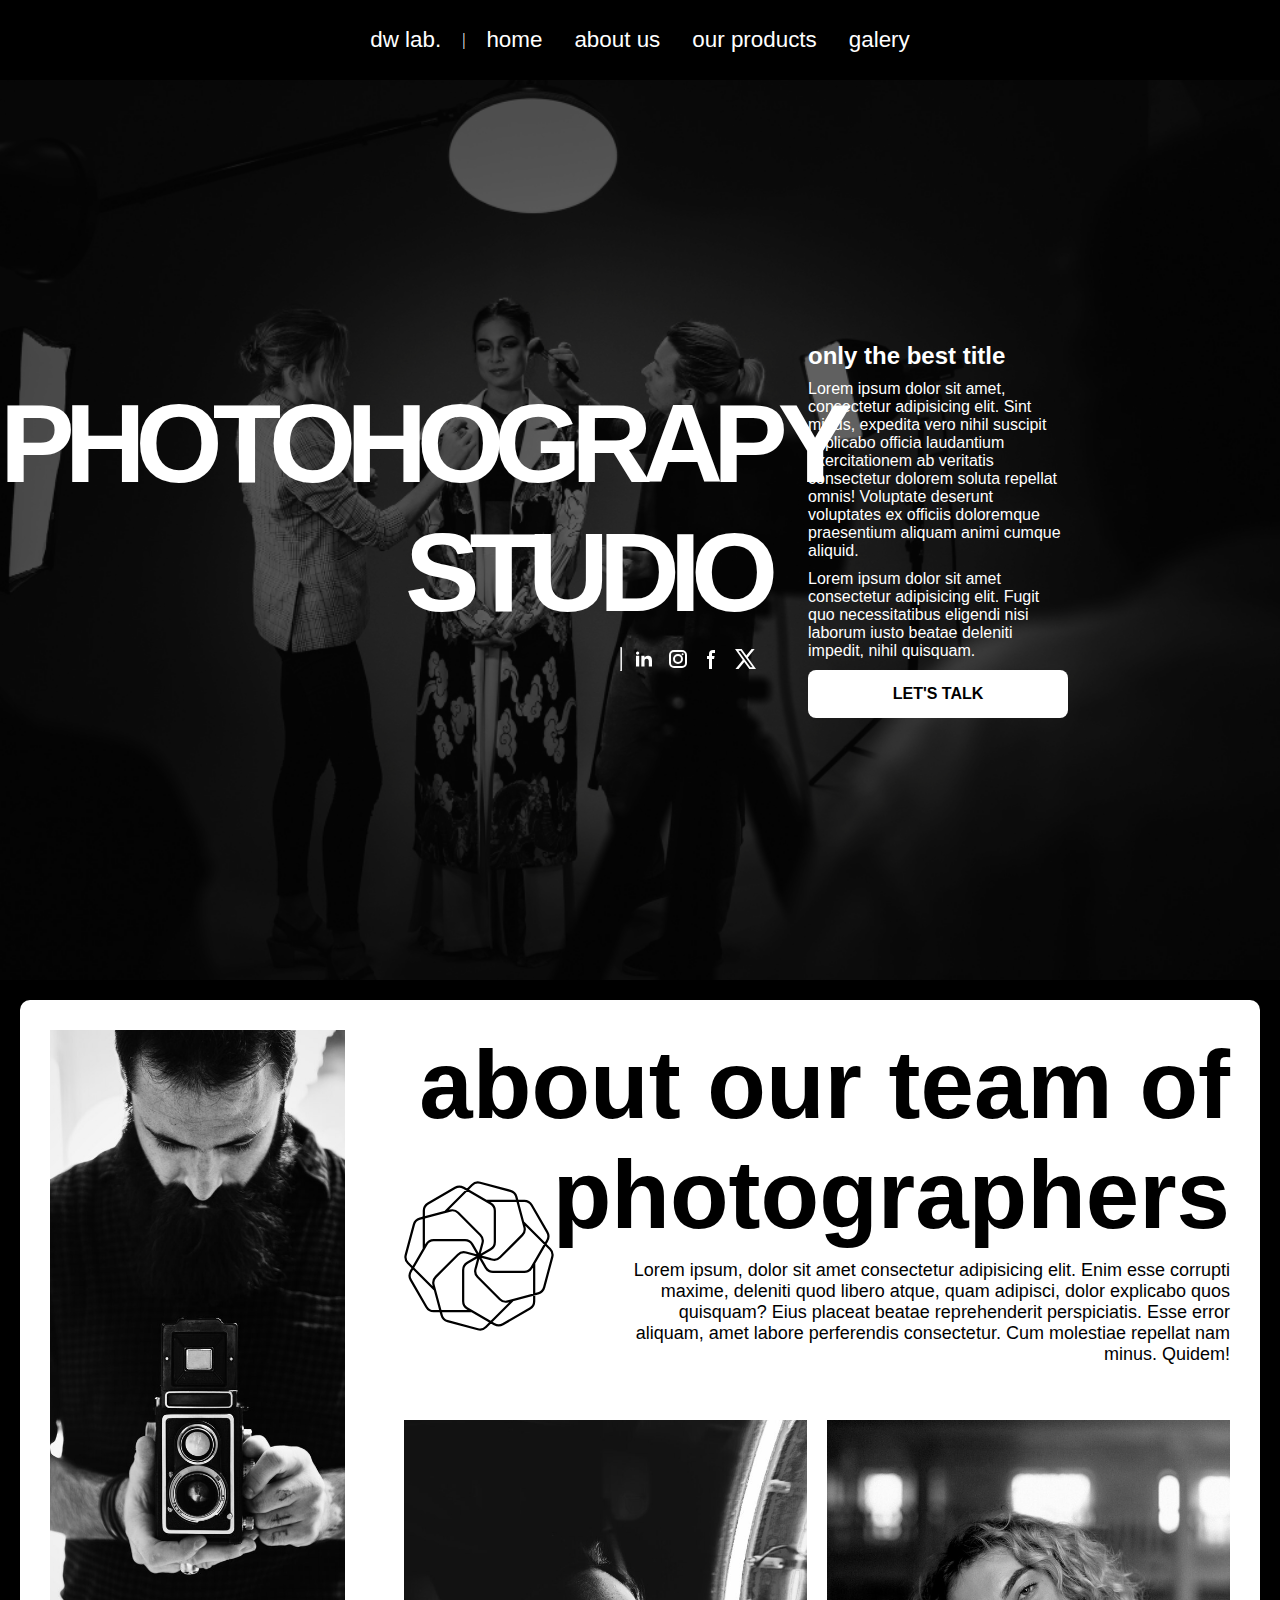
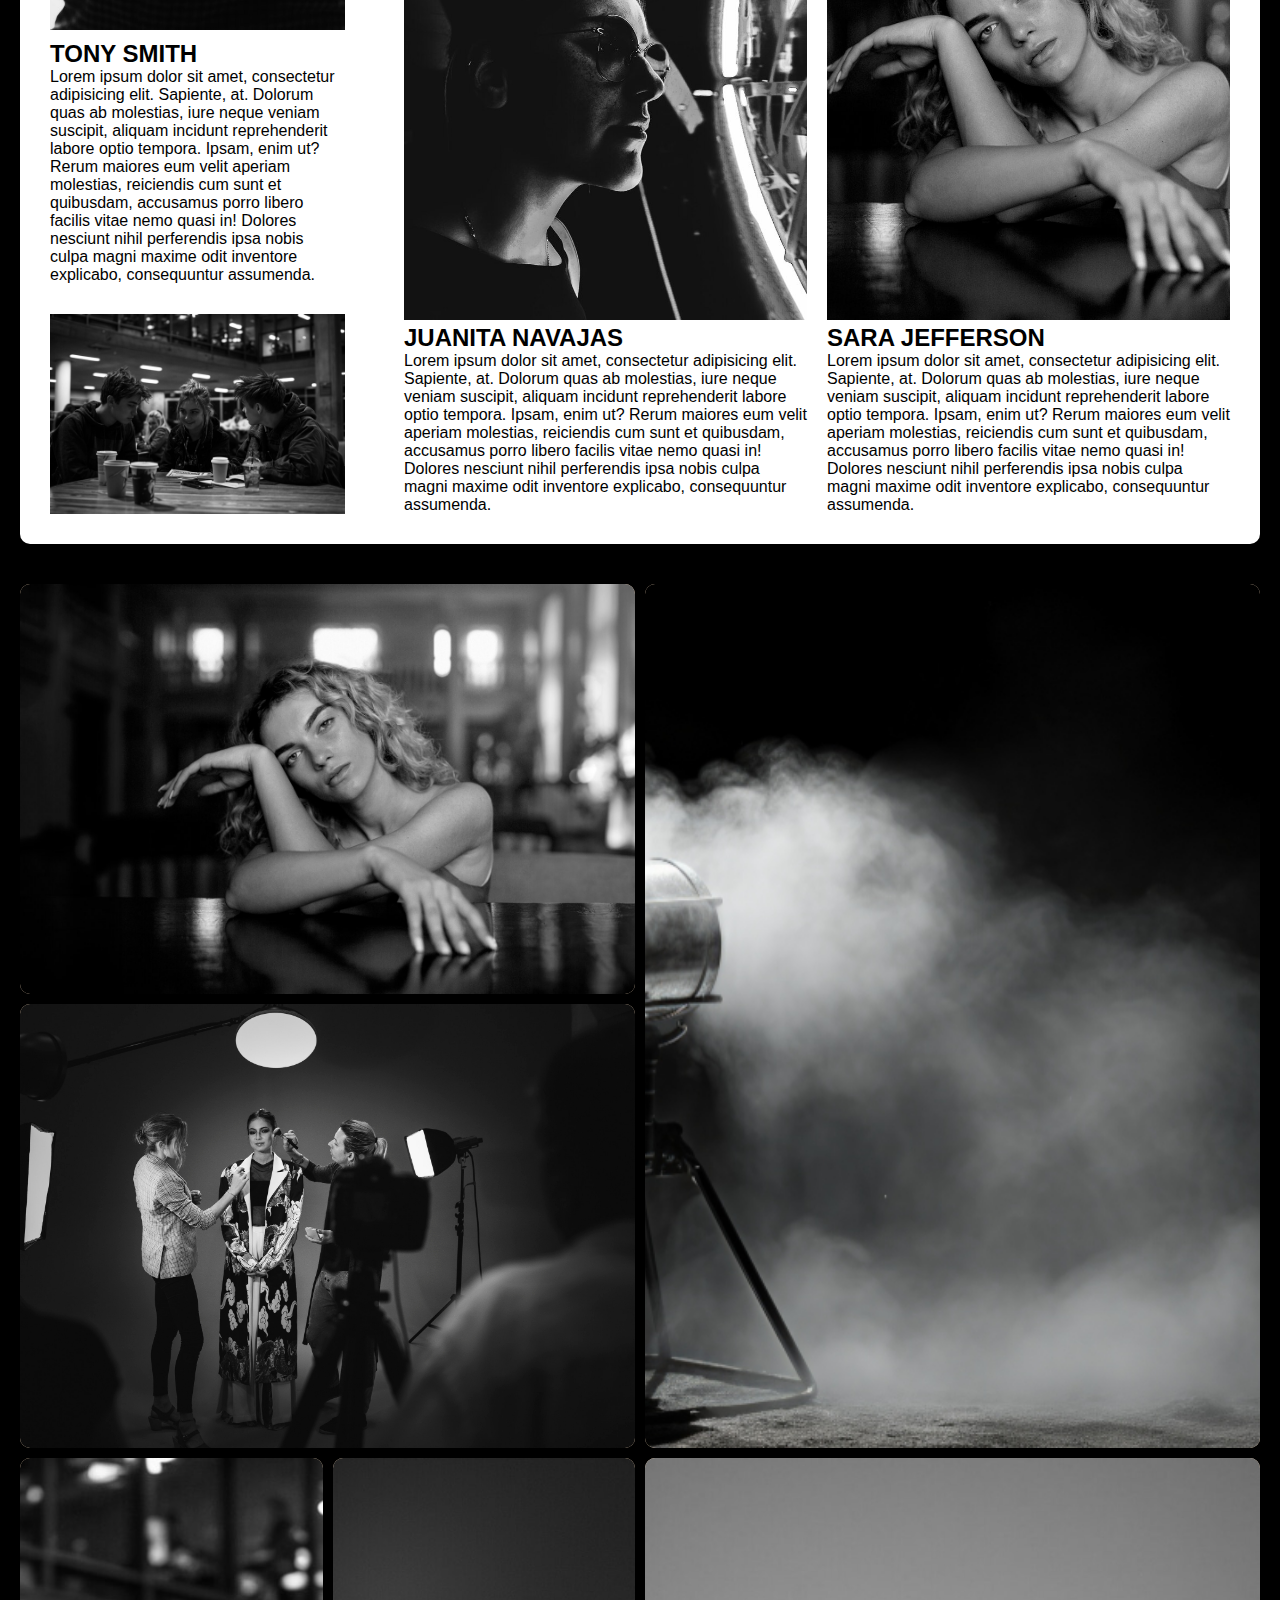
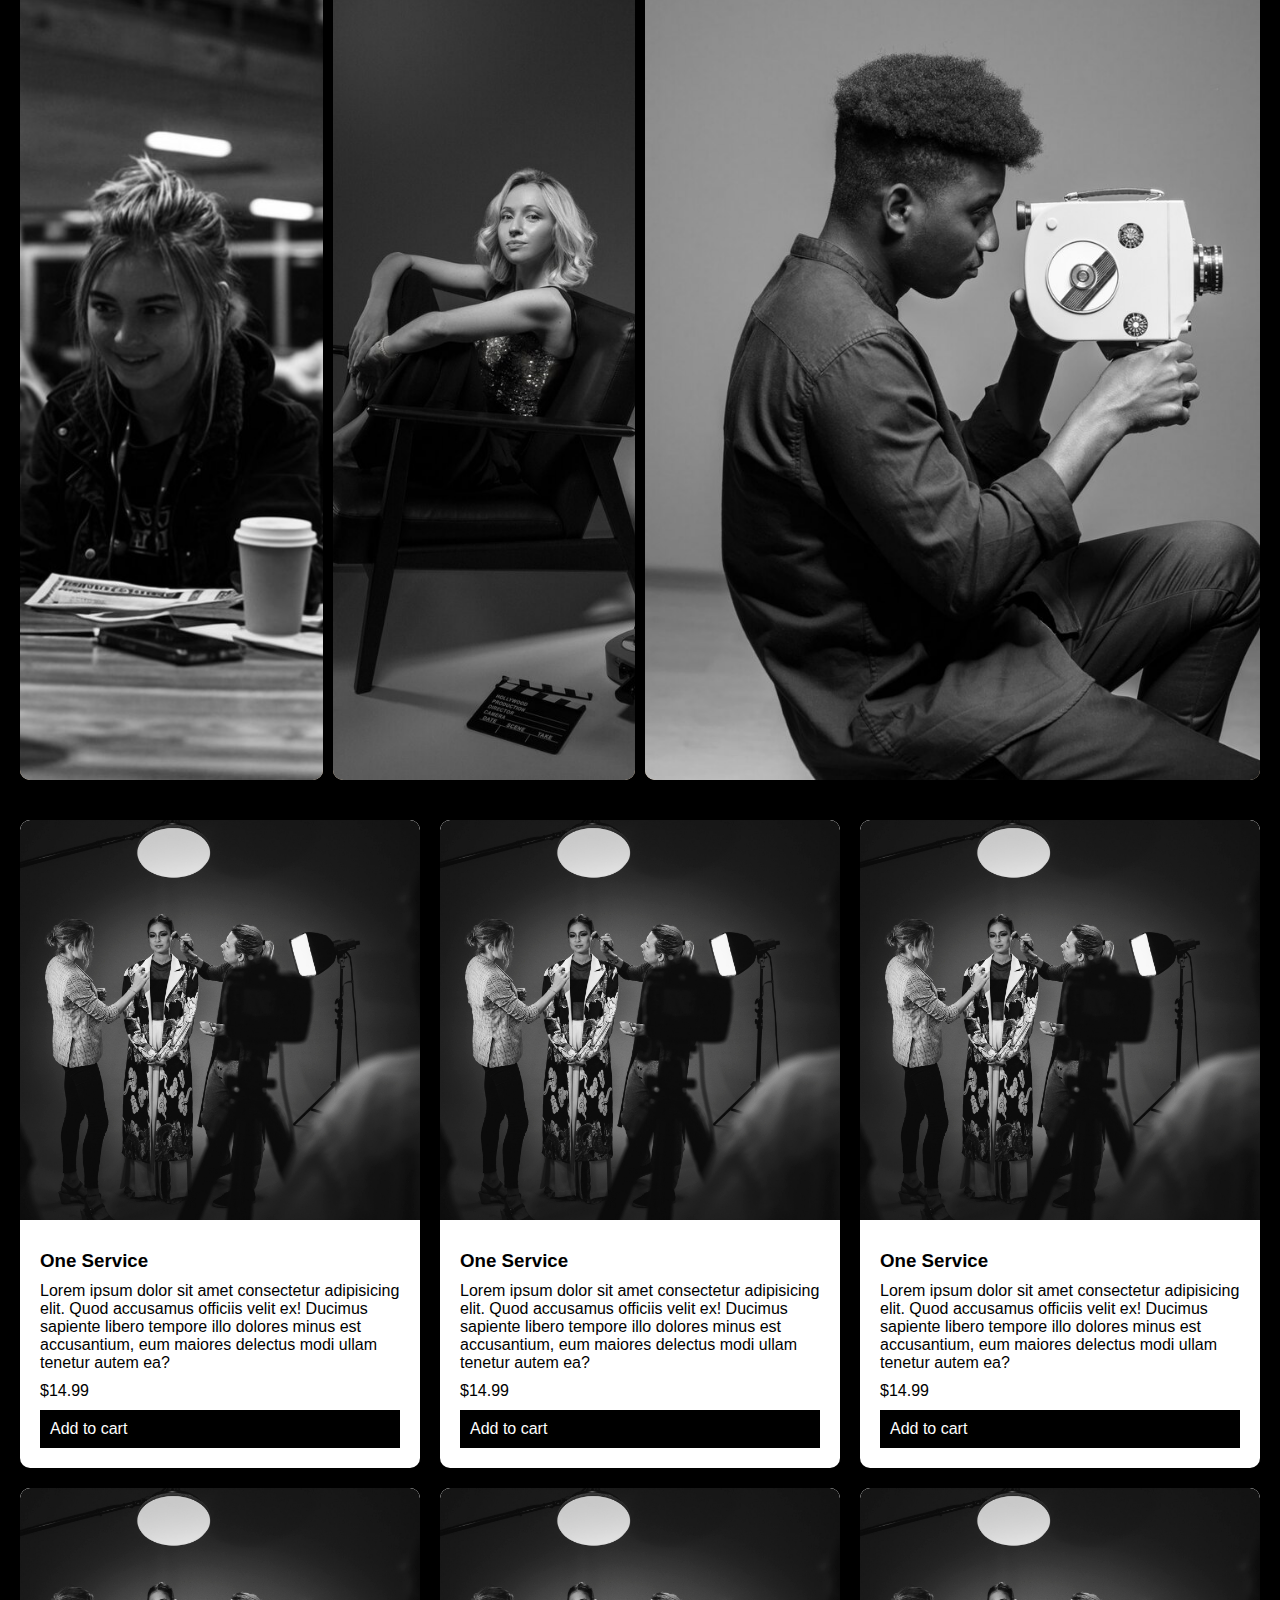
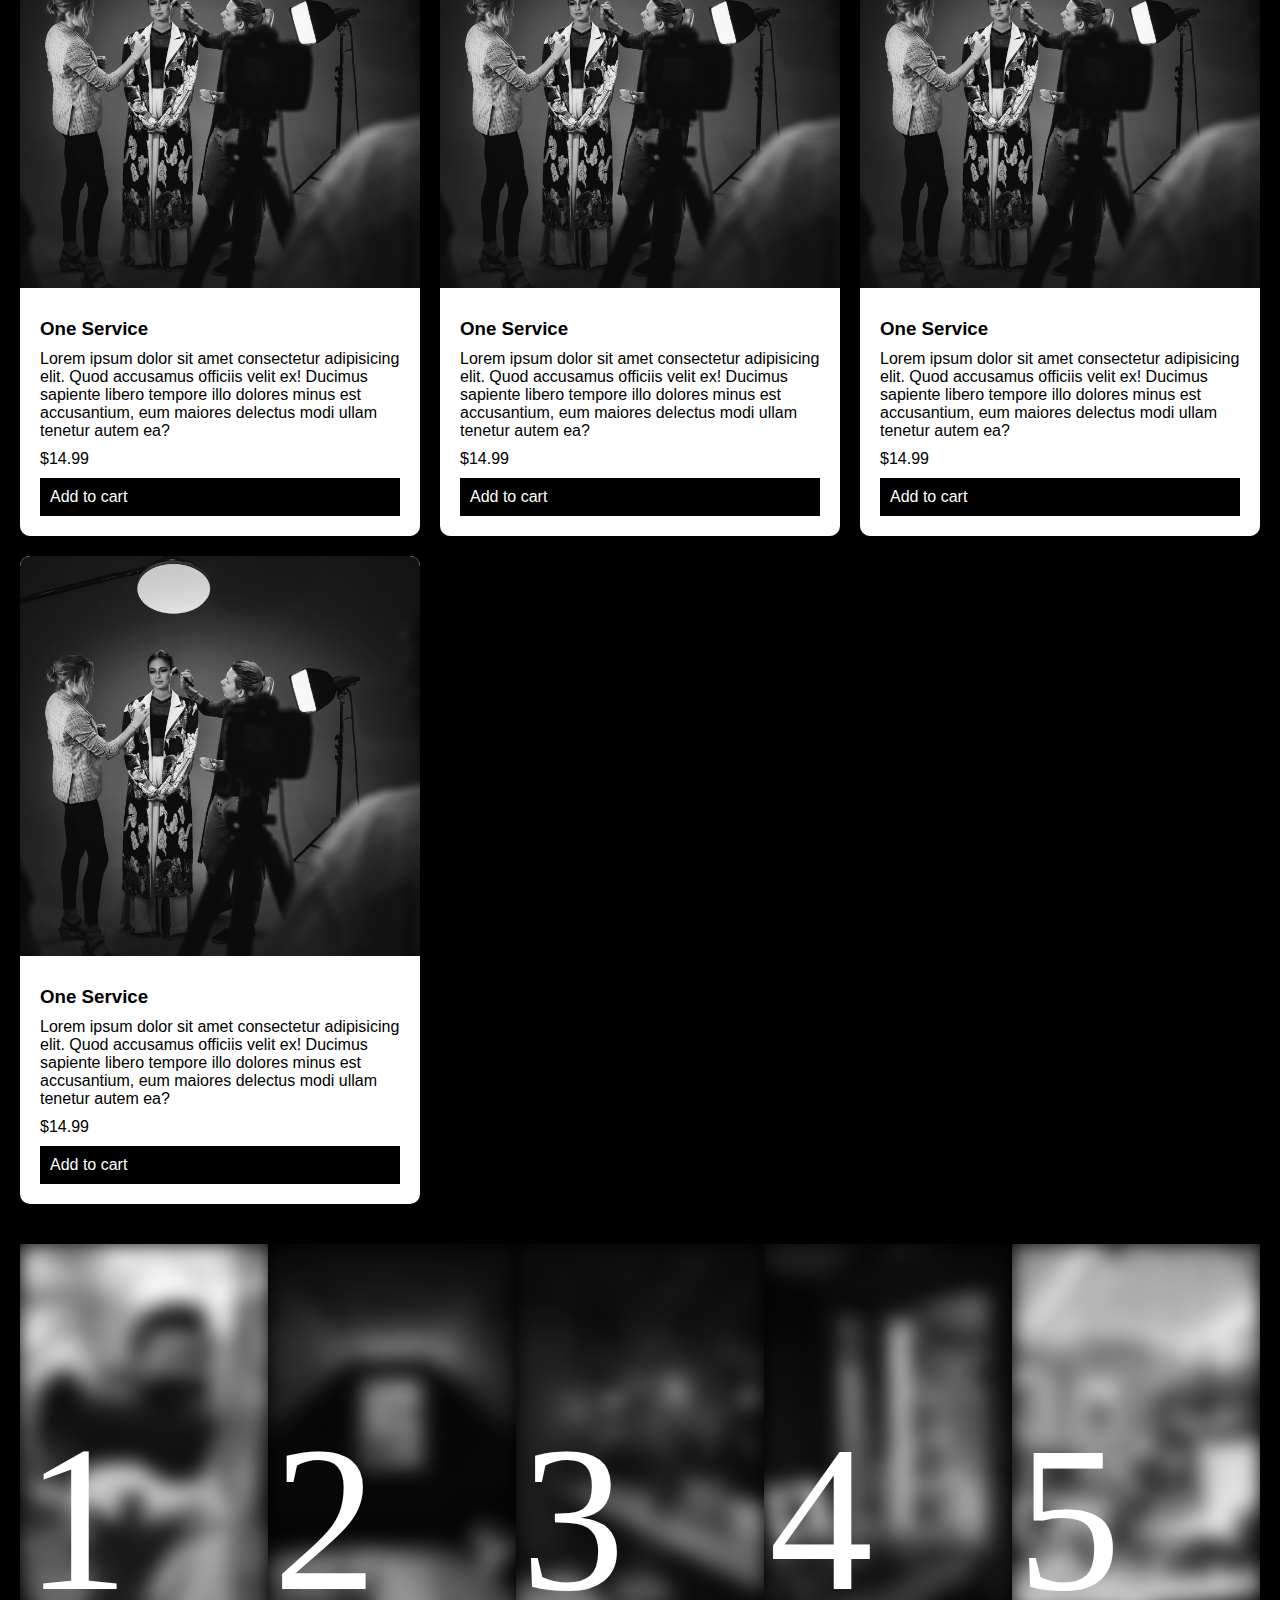
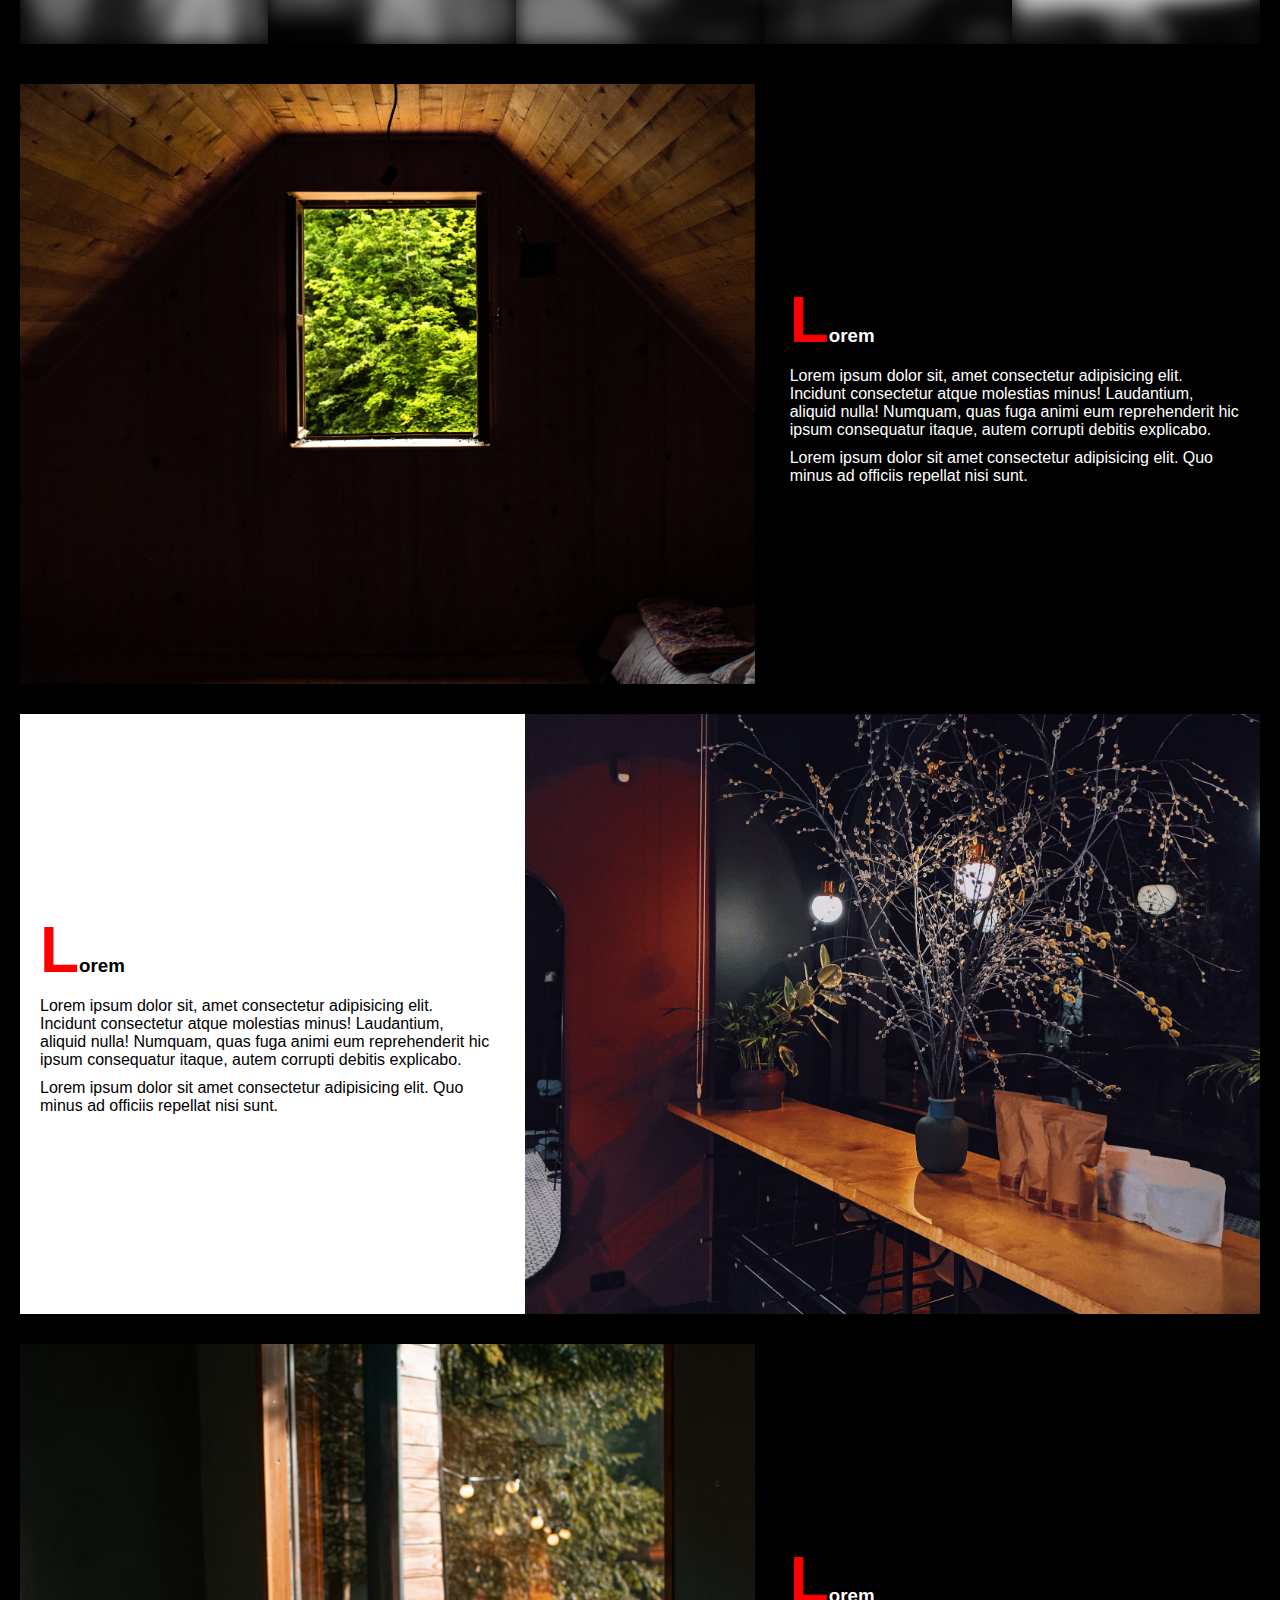
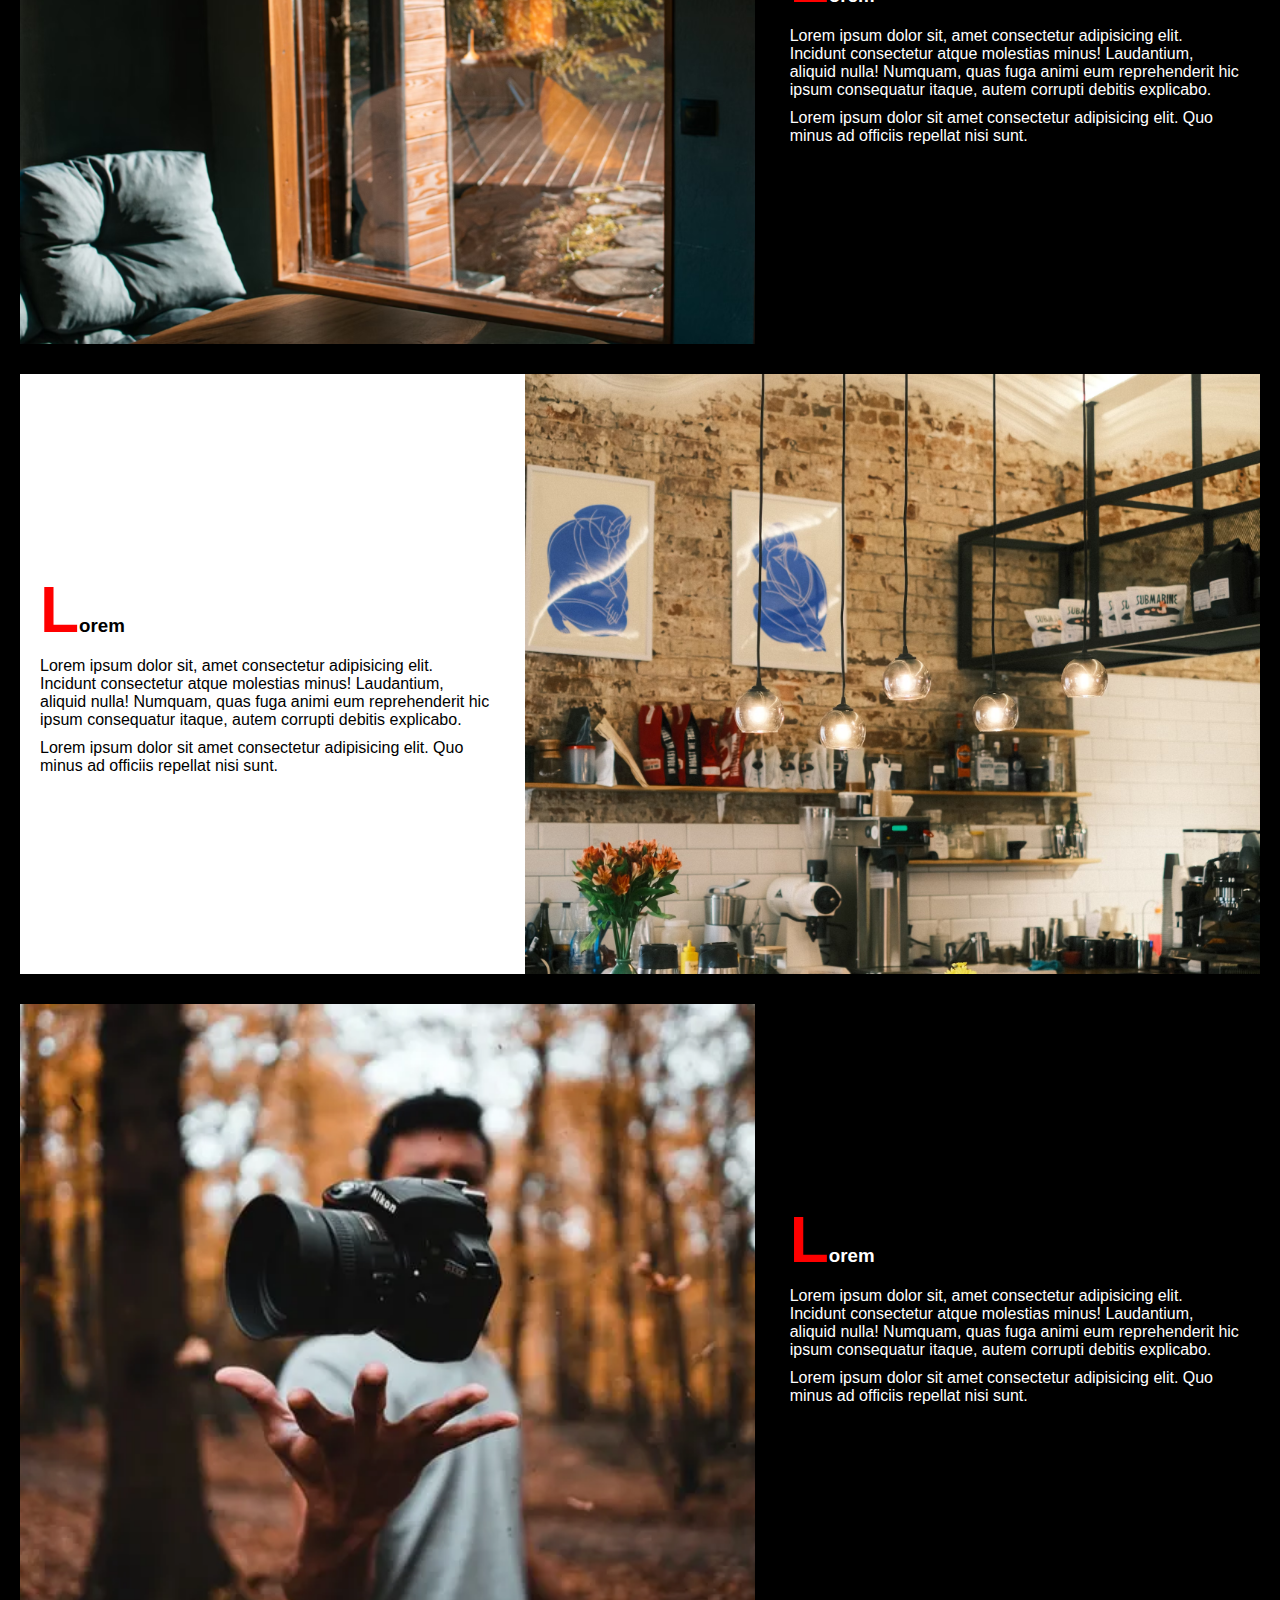
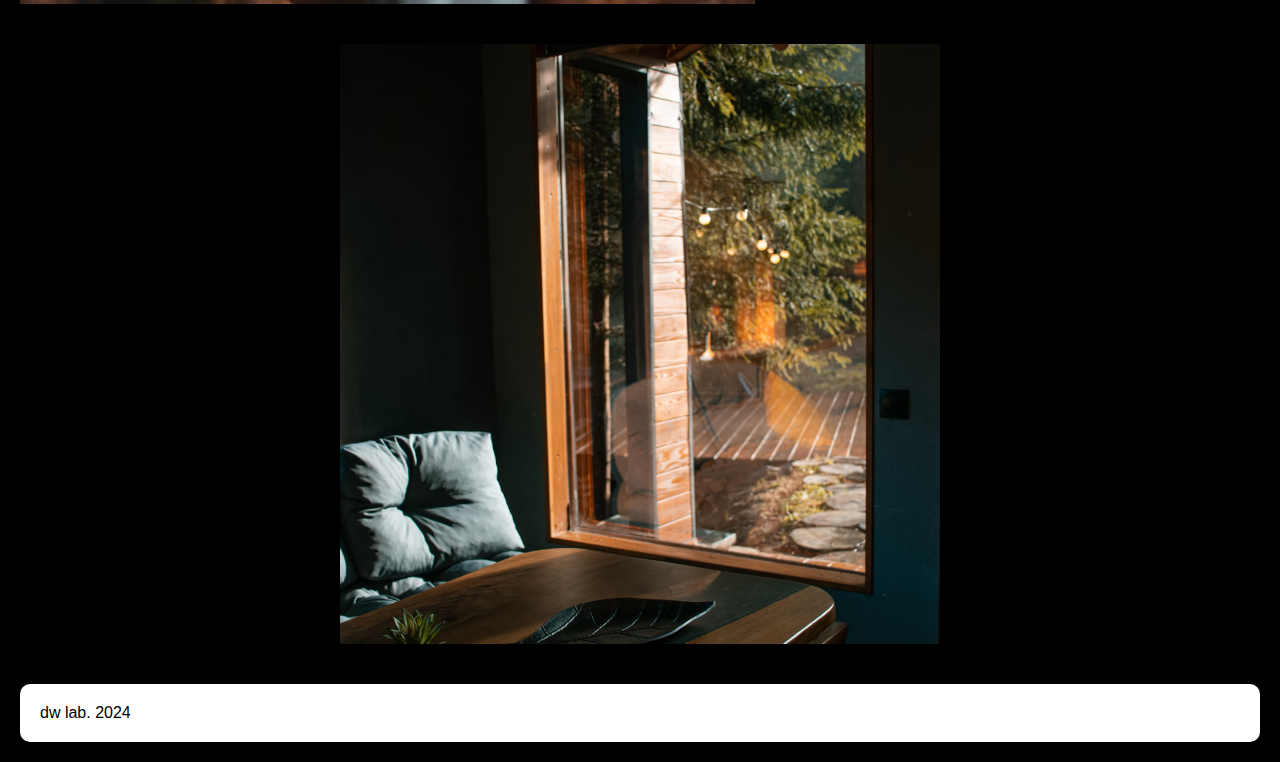
==== index.html @ c6468af7 "inicialice git en mi proyecto" ====
<!DOCTYPE html>
<html lang="en">

<head>
  <meta charset="UTF-8">
  <meta name="viewport" content="width=device-width, initial-scale=1.0">
  <!-- favicon va en el head -->
  <link rel="shortcut icon" href="images/tony.jpg" type="image/x-icon">
  <!-- link css -->
  <link rel="stylesheet" href="css/style.css">
  <title>Clase 8</title>
</head>

<body>

  <header id="top">
    <nav>
      <!-- lista desordenada -->
      <ul class="nav-list">
        <li>
          <a href="index.html" class="nav-link">dw lab.</a>
        </li>
        <li>|</li>
        <li>
          <a href="index.html" class="nav-link">home</a>
        </li>
        <li>
          <a href="#about-us" class="nav-link">about us</a>
        </li>
        <li>
          <a href="#footer" class="nav-link">our products</a>
        </li>
        <li>
          <a href="pages/galery.html" class="nav-link">galery</a>
        </li>
      </ul>
    </nav>
  </header>

  <main>

    <section id="home" class="hero">
      <article class="hero_container">

        <article id="about-us" class="hero_section">
          <h1>PHOTOHOGRAPY STUDIO</h1>
          <div class="hero_social_icons">
            <hr>
            <svg aria-hidden="true" xmlns="http://www.w3.org/2000/svg" width="24" height="24" fill="currentColor"
              viewBox="0 0 24 24">
              <path fill-rule="evenodd"
                d="M12.51 8.796v1.697a3.738 3.738 0 0 1 3.288-1.684c3.455 0 4.202 2.16 4.202 4.97V19.5h-3.2v-5.072c0-1.21-.244-2.766-2.128-2.766-1.827 0-2.139 1.317-2.139 2.676V19.5h-3.19V8.796h3.168ZM7.2 6.106a1.61 1.61 0 0 1-.988 1.483 1.595 1.595 0 0 1-1.743-.348A1.607 1.607 0 0 1 5.6 4.5a1.601 1.601 0 0 1 1.6 1.606Z"
                clip-rule="evenodd" />
              <path d="M7.2 8.809H4V19.5h3.2V8.809Z" />
            </svg>
            <svg aria-hidden="true" xmlns="http://www.w3.org/2000/svg" width="24" height="24" fill="none"
              viewBox="0 0 24 24">
              <path fill="currentColor" fill-rule="evenodd"
                d="M3 8a5 5 0 0 1 5-5h8a5 5 0 0 1 5 5v8a5 5 0 0 1-5 5H8a5 5 0 0 1-5-5V8Zm5-3a3 3 0 0 0-3 3v8a3 3 0 0 0 3 3h8a3 3 0 0 0 3-3V8a3 3 0 0 0-3-3H8Zm7.597 2.214a1 1 0 0 1 1-1h.01a1 1 0 1 1 0 2h-.01a1 1 0 0 1-1-1ZM12 9a3 3 0 1 0 0 6 3 3 0 0 0 0-6Zm-5 3a5 5 0 1 1 10 0 5 5 0 0 1-10 0Z"
                clip-rule="evenodd" />
            </svg>
            <svg aria-hidden="true" xmlns="http://www.w3.org/2000/svg" width="24" height="24" fill="currentColor"
              viewBox="0 0 24 24">
              <path fill-rule="evenodd"
                d="M13.135 6H15V3h-1.865a4.147 4.147 0 0 0-4.142 4.142V9H7v3h2v9.938h3V12h2.021l.592-3H12V6.591A.6.6 0 0 1 12.592 6h.543Z"
                clip-rule="evenodd" />
            </svg>
            <svg aria-hidden="true" xmlns="http://www.w3.org/2000/svg" width="24" height="24" fill="currentColor"
              viewBox="0 0 24 24">
              <path
                d="M13.795 10.533 20.68 2h-3.073l-5.255 6.517L7.69 2H1l7.806 10.91L1.47 22h3.074l5.705-7.07L15.31 22H22l-8.205-11.467Zm-2.38 2.95L9.97 11.464 4.36 3.627h2.31l4.528 6.317 1.443 2.02 6.018 8.409h-2.31l-4.934-6.89Z" />
            </svg>
          </div>
        </article>

        <article class="hero_about">
          <h2>only the best title</h2>
          <p>Lorem ipsum dolor sit amet, consectetur adipisicing elit. Sint minus, expedita vero nihil suscipit
            explicabo officia laudantium exercitationem ab veritatis consectetur dolorem soluta repellat omnis!
            Voluptate deserunt voluptates ex officiis doloremque praesentium aliquam animi cumque aliquid.
          </p>
          <p>Lorem ipsum dolor sit amet consectetur adipisicing elit. Fugit quo necessitatibus eligendi nisi laborum
            iusto beatae deleniti impedit, nihil quisquam.</p>
          <a href="">Let's Talk</a>
        </article>
      </article>
    </section>

    <section class="about-container">

      <article class="about-left">
        <div class="about-left-content">
          <img src="images/tony.jpg" alt="" class="about-left-img">
          <div class="about-left-text">
            <h3 class="about-subtitle">Tony Smith</h3>
            <p>Lorem ipsum dolor sit amet, consectetur adipisicing elit. Sapiente, at. Dolorum quas ab molestias, iure
              neque veniam suscipit, aliquam incidunt reprehenderit labore optio tempora. Ipsam, enim ut? Rerum maiores
              eum velit aperiam molestias, reiciendis cum sunt et quibusdam, accusamus porro libero facilis vitae nemo
              quasi in! Dolores nesciunt nihil perferendis ipsa nobis culpa magni maxime odit inventore explicabo,
              consequuntur assumenda.</p>
          </div>
        </div>

        <img src="images/team.jpg" alt="" class="about-left-team-img">
      </article>

      <article class="about-right">
        <div class="about-right-title">
          <svg fill="none" viewBox="0 0 101 101">
            <path
              d="M49.835 50.868l-7.178 4.147a5.652 5.652 0 00-2.824 4.895v21.102a5.652 5.652 0 002.824 4.894L60.869 96.43l.049.028a5.644 5.644 0 005.647 0l18.262-10.552a5.652 5.652 0 002.823-4.895V55.494m-44.139-.948l14.832-8.561a5.652 5.652 0 002.824-4.895V19.988a5.652 5.652 0 00-2.824-4.894L40.131 4.57l-.05-.028a5.645 5.645 0 00-5.647 0l-18.26 10.552a5.652 5.652 0 00-2.825 4.894v25.517M50.29 51.23l-2.143 8.009a5.652 5.652 0 001.464 5.457l14.922 14.922a5.652 5.652 0 005.457 1.464l20.319-5.437.054-.015a5.644 5.644 0 003.993-3.994l5.452-20.373a5.653 5.653 0 00-1.464-5.458L80.479 27.94M48.42 58.303l4.434-16.542a5.652 5.652 0 00-1.464-5.457L36.467 21.382a5.652 5.652 0 00-5.457-1.464L10.69 25.356l-.054.014a5.644 5.644 0 00-3.993 3.994L1.192 49.737a5.652 5.652 0 001.464 5.458L20.521 73.06m30.347-21.894l4.147 7.178a5.652 5.652 0 004.895 2.824h21.102a5.652 5.652 0 004.894-2.824L96.43 40.131l.028-.049a5.645 5.645 0 000-5.648l-10.552-18.26a5.652 5.652 0 00-4.895-2.824H55.494m-.948 44.139l-8.561-14.832a5.652 5.652 0 00-4.895-2.824H19.988a5.652 5.652 0 00-4.894 2.824L4.57 60.869l-.028.05a5.644 5.644 0 000 5.647l10.552 18.26a5.651 5.651 0 004.894 2.825h25.517M51.23 50.71l8.009 2.143a5.652 5.652 0 005.457-1.464l14.922-14.922a5.652 5.652 0 001.464-5.457L75.644 10.69l-.014-.054a5.644 5.644 0 00-3.994-3.993L51.262 1.192a5.652 5.652 0 00-5.457 1.464L27.94 20.521m30.362 32.06L41.76 48.147a5.652 5.652 0 00-5.458 1.464L21.383 64.533a5.651 5.651 0 00-1.464 5.457l5.437 20.319.015.054a5.644 5.644 0 003.993 3.993l20.374 5.452a5.653 5.653 0 005.458-1.464L73.06 80.479"
              stroke="#000" stroke-width="1.5" stroke-linecap="round"></path>
          </svg>

          <h2>about our team of photographers</h2>
          <p>Lorem ipsum, dolor sit amet consectetur adipisicing elit. Enim esse corrupti maxime, deleniti quod libero
            atque, quam adipisci, dolor explicabo quos quisquam? Eius placeat beatae reprehenderit perspiciatis. Esse
            error aliquam, amet labore perferendis consectetur. Cum molestiae repellat nam minus. Quidem!</p>
        </div>

        <div class="about-right-cards">
          <div class="about-card">
            <img src="images/lisa.jpg" alt="">
            <h3 class="about-subtitle">Juanita Navajas</h3>
            <p>Lorem ipsum dolor sit amet, consectetur adipisicing elit. Sapiente, at. Dolorum quas ab molestias, iure
              neque veniam suscipit, aliquam incidunt reprehenderit labore optio tempora. Ipsam, enim ut? Rerum maiores
              eum velit aperiam molestias, reiciendis cum sunt et quibusdam, accusamus porro libero facilis vitae nemo
              quasi in! Dolores nesciunt nihil perferendis ipsa nobis culpa magni maxime odit inventore explicabo,
              consequuntur assumenda.</p>
          </div>

          <div class="about-card">
            <img src="images/fran.jpg" alt="">
            <h3 class="about-subtitle">Sara Jefferson</h3>
            <p>Lorem ipsum dolor sit amet, consectetur adipisicing elit. Sapiente, at. Dolorum quas ab molestias, iure
              neque veniam suscipit, aliquam incidunt reprehenderit labore optio tempora. Ipsam, enim ut? Rerum maiores
              eum velit aperiam molestias, reiciendis cum sunt et quibusdam, accusamus porro libero facilis vitae nemo
              quasi in! Dolores nesciunt nihil perferendis ipsa nobis culpa magni maxime odit inventore explicabo,
              consequuntur assumenda.</p>
          </div>
        </div>

      </article>

    </section>



    <section class="gallery">
      <article class="box c1">
        <img src="images/maria1.jpg" alt="">
      </article>
      <article class="box c2">
        <img src="images/camera.jpg" alt="">
      </article>
      <article class="box c3">
        <img src="images/fran.jpg" alt="">
      </article>
      <article class="box c4">
        <img src="images/hero.jpg" alt="">
      </article>
      <article class="box c5">
        <img src="images/team.jpg" alt="">
      </article>
      <article class="box c6">
        <img src="images/sofia.jpg" alt="">
      </article>
    </section>

    <section class="services-container">

      <article class="service">
        <img src="images/hero.jpg" alt="">
        <div>
          <h3>One Service</h3>
          <p>Lorem ipsum dolor sit amet consectetur adipisicing elit. Quod accusamus officiis velit ex! Ducimus sapiente
            libero tempore illo dolores minus est accusantium, eum maiores delectus modi ullam tenetur autem ea?</p>
          <p>$14.99</p>
          <a href="">Add to cart</a>
        </div>
      </article>

      <article class="service">
        <img src="images/hero.jpg" alt="">
        <div>
          <h3>One Service</h3>
          <p>Lorem ipsum dolor sit amet consectetur adipisicing elit. Quod accusamus officiis velit ex! Ducimus sapiente
            libero tempore illo dolores minus est accusantium, eum maiores delectus modi ullam tenetur autem ea?</p>
          <p>$14.99</p>
          <a href="">Add to cart</a>
        </div>
      </article>

      <article class="service">
        <img src="images/hero.jpg" alt="">
        <div>
          <h3>One Service</h3>
          <p>Lorem ipsum dolor sit amet consectetur adipisicing elit. Quod accusamus officiis velit ex! Ducimus sapiente
            libero tempore illo dolores minus est accusantium, eum maiores delectus modi ullam tenetur autem ea?</p>
          <p>$14.99</p>
          <a href="">Add to cart</a>
        </div>
      </article>

      <article class="service">
        <img src="images/hero.jpg" alt="">
        <div>
          <h3>One Service</h3>
          <p>Lorem ipsum dolor sit amet consectetur adipisicing elit. Quod accusamus officiis velit ex! Ducimus sapiente
            libero tempore illo dolores minus est accusantium, eum maiores delectus modi ullam tenetur autem ea?</p>
          <p>$14.99</p>
          <a href="">Add to cart</a>
        </div>
      </article>

      <article class="service">
        <img src="images/hero.jpg" alt="">
        <div>
          <h3>One Service</h3>
          <p>Lorem ipsum dolor sit amet consectetur adipisicing elit. Quod accusamus officiis velit ex! Ducimus sapiente
            libero tempore illo dolores minus est accusantium, eum maiores delectus modi ullam tenetur autem ea?</p>
          <p>$14.99</p>
          <a href="">Add to cart</a>
        </div>
      </article>

      <article class="service">
        <img src="images/hero.jpg" alt="">
        <div>
          <h3>One Service</h3>
          <p>Lorem ipsum dolor sit amet consectetur adipisicing elit. Quod accusamus officiis velit ex! Ducimus sapiente
            libero tempore illo dolores minus est accusantium, eum maiores delectus modi ullam tenetur autem ea?</p>
          <p>$14.99</p>
          <a href="">Add to cart</a>
        </div>
      </article>

      <article class="service">
        <img src="images/hero.jpg" alt="">
        <div>
          <h3>One Service</h3>
          <p>Lorem ipsum dolor sit amet consectetur adipisicing elit. Quod accusamus officiis velit ex! Ducimus sapiente
            libero tempore illo dolores minus est accusantium, eum maiores delectus modi ullam tenetur autem ea?</p>
          <p>$14.99</p>
          <a href="">Add to cart</a>
        </div>
      </article>
    </section>

    <section class="pseudo-container">
      <div class="pseudo-box">
        <img src="images/foto.webp" alt="">
        <span>1</span>
        <div class="pseudo-box-content">
          <h3>Foto ONE</h3>
          <p>Lorem ipsum, dolor sit amet consectetur adipisicing elit. Quis quia aspernatur architecto consequatur.
            Consequuntur praesentium eligendi, ad dolores eveniet neque illum facilis facere reprehenderit atque! Sed
            tempore ipsa suscipit mollitia.</p>
        </div>
      </div>

      <div class=" pseudo-box">
        <img src="images/foto-1.avif" alt="">
        <span>2</span>
        <div class="pseudo-box-content">
          <h3>Foto TWO</h3>
          <p>Lorem ipsum, dolor sit amet consectetur adipisicing elit. Quis quia aspernatur architecto consequatur.
            Consequuntur praesentium eligendi, ad dolores eveniet neque illum facilis facere reprehenderit atque! Sed
            tempore ipsa suscipit mollitia.</p>
        </div>
      </div>

      <div class=" pseudo-box">
        <img src="images/foto-2.avif" alt="">
        <span>3</span>
        <div class="pseudo-box-content">
          <h3>Foto THREE</h3>
          <p>Lorem ipsum, dolor sit amet consectetur adipisicing elit. Quis quia aspernatur architecto consequatur.
            Consequuntur praesentium eligendi, ad dolores eveniet neque illum facilis facere reprehenderit atque! Sed
            tempore ipsa suscipit mollitia.</p>
        </div>
      </div>

      <div class=" pseudo-box">
        <img src="images/foto-3.avif" alt="">
        <span>4</span>
        <div class="pseudo-box-content">
          <h3>Foto FOUR</h3>
          <p>Lorem ipsum, dolor sit amet consectetur adipisicing elit. Quis quia aspernatur architecto consequatur.
            Consequuntur praesentium eligendi, ad dolores eveniet neque illum facilis facere reprehenderit atque! Sed
            tempore ipsa suscipit mollitia.</p>
        </div>
      </div>

      <div class=" pseudo-box">
        <img src="images/foto-4.avif" alt="">
        <span>5</span>
        <div class="pseudo-box-content">
          <h3>Foto FIVE</h3>
          <p>Lorem ipsum, dolor sit amet consectetur adipisicing elit. Quis quia aspernatur architecto consequatur.
            Consequuntur praesentium eligendi, ad dolores eveniet neque illum facilis facere reprehenderit atque! Sed
            tempore ipsa suscipit mollitia.</p>
        </div>
      </div>

    </section>

    <section class="blog-container">

      <article class="blog-card">
        <div class="blog-img">
          <img src="images/foto-1.avif" alt="">
        </div>
        <div class="blog-content">
          <h3>lorem</h3>
          <p>Lorem ipsum dolor sit, amet consectetur adipisicing elit. Incidunt consectetur atque molestias minus!
            Laudantium, aliquid nulla! Numquam, quas fuga animi eum reprehenderit hic ipsum consequatur itaque, autem
            corrupti debitis explicabo.</p>
          <p>Lorem ipsum dolor sit amet consectetur adipisicing elit. Quo minus ad officiis repellat nisi sunt.</p>
        </div>
      </article>

      <article class="blog-card">
        <div class="blog-img">
          <img src="images/foto-2.avif" alt="">
        </div>
        <div class="blog-content">
          <h3>lorem</h3>
          <p>Lorem ipsum dolor sit, amet consectetur adipisicing elit. Incidunt consectetur atque molestias minus!
            Laudantium, aliquid nulla! Numquam, quas fuga animi eum reprehenderit hic ipsum consequatur itaque, autem
            corrupti debitis explicabo.</p>
          <p>Lorem ipsum dolor sit amet consectetur adipisicing elit. Quo minus ad officiis repellat nisi sunt.</p>
        </div>
      </article>

      <article class="blog-card">
        <div class="blog-img">
          <img src="images/foto-3.avif" alt="">
        </div>
        <div class="blog-content">
          <h3>lorem</h3>
          <p>Lorem ipsum dolor sit, amet consectetur adipisicing elit. Incidunt consectetur atque molestias minus!
            Laudantium, aliquid nulla! Numquam, quas fuga animi eum reprehenderit hic ipsum consequatur itaque, autem
            corrupti debitis explicabo.</p>
          <p>Lorem ipsum dolor sit amet consectetur adipisicing elit. Quo minus ad officiis repellat nisi sunt.</p>
        </div>
      </article>

      <article class="blog-card">
        <div class="blog-img">
          <img src="images/foto-4.avif" alt="">
        </div>
        <div class="blog-content">
          <h3>lorem</h3>
          <p>Lorem ipsum dolor sit, amet consectetur adipisicing elit. Incidunt consectetur atque molestias minus!
            Laudantium, aliquid nulla! Numquam, quas fuga animi eum reprehenderit hic ipsum consequatur itaque, autem
            corrupti debitis explicabo.</p>
          <p>Lorem ipsum dolor sit amet consectetur adipisicing elit. Quo minus ad officiis repellat nisi sunt.</p>
        </div>
      </article>

      <article class="blog-card">
        <div class="blog-img">
          <img src="images/foto.webp" alt="">
        </div>
        <div class="blog-content">
          <h3>lorem</h3>
          <p>Lorem ipsum dolor sit, amet consectetur adipisicing elit. Incidunt consectetur atque molestias minus!
            Laudantium, aliquid nulla! Numquam, quas fuga animi eum reprehenderit hic ipsum consequatur itaque, autem
            corrupti debitis explicabo.</p>
          <p>Lorem ipsum dolor sit amet consectetur adipisicing elit. Quo minus ad officiis repellat nisi sunt.</p>
        </div>
      </article>
    </section>



    <section class="img-container">
      <div>
        <img src="images/flowers.png" alt="" class="img-1">
        <img src="images/foto-3.avif" alt="" class="img-2">
      </div>
    </section>
  </main>

  <footer id="footer">
    <!-- enlace relativo e interno -->
    <p>dw lab. 2024</p>
  </footer>
</body>

</html>
---- css/style.css ----
/* @font-face {
  font-family: "roboto-black";
  src: url("../assets/Roboto/Roboto-Black.ttf");
} */
* {
  margin: 0;
  padding: 0;
  box-sizing: border-box;
}

@import url('https://fonts.googleapis.com/css2?family=Bebas+Neue&family=Fira+Sans+Extra+Condensed:ital,wght@0,100;0,200;0,300;0,400;0,500;0,600;0,700;0,800;0,900;1,100;1,200;1,300;1,400;1,500;1,600;1,700;1,800;1,900&family=Roboto:ital,wght@0,100;0,300;0,400;0,500;0,700;0,900;1,100;1,300;1,400;1,500;1,700;1,900&display=swap');

body {
  background-color: #000;
  color: #fff;
  scroll-behavior: smooth;
}

h1 {
  font-family: "Bebas Neue", sans-serif;
}

h2,
h3,
h4,
h5,
h6 {
  font-family: "Roboto", sans-serif;
}

p,
a {
  font-family: "Fira Sans Extra Condensed", sans-serif;
}

/* nav */
header {
  background: #000;
  text-align: center;
  position: sticky;
  top: 0;
  z-index: 2;
}

nav {
  height: 80px;
  padding: 20px;
  width: 100%;
  display: flex;
  justify-content: center;
  align-items: center;
}

.nav-list {
  display: flex;
  justify-content: center;
  align-items: center;
  list-style: none;
  gap: 10px;
}

.nav-link {
  color: #fff;
  text-decoration: none;
  font-size: 1.4rem;
  padding: 10px;
  transition: 0.5s;
  border: 1px solid transparent;
}

.nav-link:hover {
  border: 1px solid #fff;
  border-radius: 10px;
}

.nav-list:hover .nav-link:not(:hover) {
  filter: blur(4px);
}

/* main */
.hero {
  background-image: url('../images/hero.jpg');
  min-height: 100vh;
  max-height: 100%;
  background-size: cover;

}

.hero_container {
  background-color: #0000009c;
  display: flex;
  flex-wrap: wrap;
  min-height: 100vh;
  max-height: 100%;
  align-items: center;
  gap: 20px;
}

.hero_section {
  width: 100%;
  height: 100%;
  display: flex;
  flex-direction: column;
  width: 60%;
  min-width: 300px;
}

.hero_section h1 {
  font-size: 7rem;
  text-align: right;
  letter-spacing: -10px;
}

.hero_social_icons {
  display: flex;
  padding: 10px;
  gap: 10px;
  justify-content: flex-end;
}

.hero_social_icons svg {
  width: 24px;
  height: 24px;
}

.hero_about {
  display: flex;
  flex-direction: column;
  gap: 10px;
  width: 20%;
  padding: 20px;
  min-width: 300px;

}

.hero_about h2 {
  font-weight: bold;
}

.hero_about a {
  background-color: #fff;
  text-decoration: none;
  color: #000;
  padding: 15px;
  text-transform: uppercase;
  font-weight: bold;
  text-align: center;
  border-radius: 8px;
}

/* main */

/* flex */
.padre-cajita {
  display: flex;
  flex-wrap: wrap;
  gap: 25px;
  padding: 10px;
  align-items: center;
  justify-content: space-around;
  height: 800px;
  background-color: rgb(151, 140, 125);
}

.cajita {
  width: 25%;
  height: 350px;
  background: #fff;
  color: #000;
  font-size: 6rem;
  display: flex;
  flex-direction: column;
  align-items: center;
  justify-content: center;
}

.cajita.uno {
  justify-content: flex-end;
}

.uno p {
  align-self: flex-end;
}


/* about */

.about-container {
  margin: 20px;
  padding: 30px;
  background-color: #fff;
  border-radius: 10px;
  display: flex;
  justify-content: space-between;
  gap: 20px;
}

/* about left */
.about-left {
  display: flex;
  flex-direction: column;
  gap: 30px;
  align-items: center;
  justify-content: space-between;
  width: 25%;
  color: #000;
}

.about-left img {
  width: 100%;
  height: 200px;
  object-fit: cover;
}

.about-left-content {
  display: flex;
  flex-direction: column;
  gap: 10px;
}

.about-left-content .about-left-img {
  height: 600px;
  object-position: top;
}

/* about right */

.about-right {
  display: flex;
  flex-direction: column;
  justify-content: space-between;
  gap: 10px;
  color: #000;
  width: 70%;
}

.about-right-cards {
  display: flex;
  gap: 20px;
}

.about-card img {
  width: 100%;
  height: 500px;
  object-fit: cover;
}

.about-right-title {
  display: flex;
  flex-direction: column;
  gap: 10px;
  align-items: flex-end;
  justify-content: flex-end;
  position: relative;
}

.about-right-title svg {
  position: absolute;
  left: 0;
  top: 45%;
  width: 150px;
  color: #000;
}

.about-right-title h2 {
  font-size: 6rem;
  text-align: right;
}

.about-right-title p {
  font-size: 18px;
  text-align: right;
  width: 600px;
}

.about-subtitle {
  font-family: "Bebas Neue", sans-serif;
  text-transform: uppercase;
  font-weight: bold;
  font-size: 24px;
}


/* grids */
.gallery {
  display: grid;
  padding: 20px;
  grid-template-columns: repeat(4, 1fr);
  grid-template-rows: auto;
  gap: 10px;
  /* place-content: center start ; */
  /* place-items: start center; */
  grid-template-areas:
    'area3 area3 area2 area2'
    'area4 area4 area2 area2'
    'area5 area1 area6 area6'
  ;
}

.box {
  min-height: 400px;
  height: 100%;
  text-align: center;
  display: flex;
  align-items: center;
  justify-content: center;
  border-radius: 10px;
}

.box img {
  width: 100%;
  height: 100%;
  object-fit: cover;
  border-radius: 10px;
}

.c1 {
  background-color: bisque;
  grid-area: area1;
}

.c2 {
  background-color: bisque;
  grid-area: area2;
}

.c3 {
  background-color: bisque;
  grid-area: area3;
}

.c4 {
  background-color: bisque;
  grid-area: area4;
}

.c5 {
  background-color: bisque;
  grid-area: area5;
}

.c6 {
  background-color: bisque;
  grid-area: area6;
}




/* service */
.services-container {
  padding: 20px;
  display: grid;
  grid-template-columns: repeat(auto-fill, minmax(300px, 1fr));
  gap: 20px;
}

.service {
  display: flex;
  flex-direction: column;
  background-color: #fff;
  gap: 10px;
  border-radius: 10px;
  overflow: hidden;
}

.service img {
  width: 100%;
  height: 400px;
  object-fit: cover;
  border-radius: 10px 10px 0 0;
}

.service div {
  display: flex;
  flex-direction: column;
  gap: 10px;
  padding: 20px;
  color: #000;
}

.service div a {
  text-decoration: none;
  background: #000;
  color: #ffff;
  padding: 10px;
}

/* mobilee */
.mobile-container {
  display: grid;
  gap: 20px;
  padding: 20px;
  background: chocolate;
  grid-template-columns: repeat(2, 1fr);
}

.mobile-container article {
  background: beige;
  color: rgb(145, 25, 145);
  font-size: 2rem;
  text-transform: uppercase;
  font-weight: bold;
  width: 100%;
  height: 300px;
  display: flex;
  align-items: center;
  justify-content: center;
  border-radius: 10px;
  border: 1px solid #000;
}


/* footer */

footer {
  padding: 20px;
}

footer p {
  background-color: #fff;
  color: #000;
  border-radius: 10px;
  padding: 20px;
}

/* pseudo clases */

.pseudo-container {
  display: flex;
  align-items: center;
  flex-wrap: wrap;
  justify-content: center;
  padding: 20px;
}

.pseudo-box {
  flex-grow: 1;
  flex-basis: 150px;
  height: 400px;
  position: relative;
  overflow: hidden;
  transition: 0.5s;
  cursor: pointer;
}

.pseudo-box:hover {
  flex-grow: 3;
}

.pseudo-box img {
  width: 100%;
  height: 100%;
  object-fit: cover;
  filter: blur(10px) grayscale(1);
  transition: 0.5s;
}

.pseudo-box span {
  position: absolute;
  bottom: 0;
  left: 0;
  font-size: 13rem;
  color: #fff;
  transition: 0.5s;
  padding: 5px;
}

.pseudo-box-content {
  position: absolute;
  bottom: 0;
  left: 0;
  padding: 10px;
  opacity: 0;
  background-color: #0000008d;
  transition: 0.5s;
}

.pseudo-box:hover .pseudo-box-content {
  opacity: 1;
}

.pseudo-box:hover span {
  font-size: 4rem;
  bottom: 0;
  left: -100%;
}

.pseudo-box:hover img {
  filter: blur(0);
}

/* blog */
.blog-container {
  padding: 20px;
  gap: 30px;
  display: flex;
  align-items: center;
  flex-direction: column;
}

.blog-card {
  display: flex;
  align-items: center;
  justify-content: space-between;
  width: 100%;
  gap: 15px;
  background-color: #000;
  transition: 0.5s;
}

.blog-card:nth-child(even) {
  background-color: #ffff;
  flex-direction: row-reverse;
  color: #000;
  transition: 0.5s;
}

.blog-card:hover {
  box-shadow: 3px 0px 15px 3px #4c4c4c3a;
}

.blog-card:hover .blog-img img {
  width: 900px;
  height: 900px;
}

.blog-img {
  flex-grow: 1;
  height: 600px;
  width: 60%;
  transition: 0.5s;
  overflow: hidden;
}

.blog-img img {
  width: 100%;
  height: 100%;
  object-fit: cover;
  transition: 0.5s;
}

.blog-content {
  flex-grow: 1;
  width: 40%;
  display: flex;
  flex-direction: column;
  padding: 20px;
  gap: 10px;
  transition: 0.5s;
}

.blog-content h3::first-letter {
  text-transform: uppercase;
  font-size: 4rem;
  color: red;
}



.img-container {
  width: 100%;
  display: flex;
  align-items: center;
  justify-content: center;
  padding: 20px;
}

.img-container div {
  width: 600px;
  height: 600px;
  position: relative;
  background-color: #fff;
}

.img-1,
.img-2 {
  width: 100%;
  height: 100%;
  object-fit: cover;
  position: absolute;
  transition: 0.5s;
}


.img-2:hover {
  opacity: 0;
}

*::selection {
  background-color: #000;
  color: #fff;
}


/* }bootstrap */

.carousel-inner,
.carousel-item {
  width: 100%;
  height: 600px;
}

.carousel-item img {
  width: 100%;
  height: 100%;
  object-fit: cover;
}

/* mediaqueries */

/* desktop first */

@media (max-width: 1200px) {
  .hero_container {
    flex-direction: column;
    justify-content: center;
    align-items: center;
    background-color: #000000de;
  }

  .hero_section {
    width: 80%;
    justify-content: center;
    align-items: center;
  }

  .hero_section h1 {
    font-size: 5rem;
    text-align: center;
    letter-spacing: -10px;
  }

  .hero_about {
    width: 80%;
    text-align: center;
    justify-content: center;
    align-items: center;
  }

  .hero_about a {
    background-color: #fff;
    text-decoration: none;
    color: #000;
    padding: 15px 30px;
    width: max-content;
    text-transform: uppercase;
    font-weight: bold;
    text-align: center;
    border-radius: 8px;
  }

  .about-container {
    flex-direction: column-reverse;
  }

  .about-right {
    width: 100%;
  }

  .about-right-title h2 {
    font-size: 5rem;
  }

  .about-right-title svg {
    top: 0;
  }

  .about-left {
    width: 100%;
    flex-direction: row;
  }

  .about-left-content {
    display: flex;
    flex-direction: row;
  }

  .about-left-text {
    flex-direction: column;
  }

  .about-left-team-img {
    display: none;
  }

  .about-left-content .about-left-img {
    height: 400px;
    width: 70%;
  }

  .about-left-text {
    width: 70%;
  }


}

@media (max-width: 768px) {
  .mobile-container {
    display: flex;
    flex-direction: column;
  }

  .hero_section h1 {
    font-size: 3rem;
    letter-spacing: 0;
  }

  .mobile-container article {
    background-color: rgb(125, 38, 7);
  }

  .about-right-cards,
  .about-left-content {
    flex-direction: column;
    width: 100%;
  }

  .about-left-content .about-left-img,
  .about-left-text,
  .about-right-title p {
    width: 100%;
  }

  .about-right-title h2 {
    font-size: 4rem;
    text-align: center;
  }

  .about-right-title p {
    text-align: center;
  }


  .gallery {
    grid-template-columns: repeat(2, 1fr);
    grid-template-rows: auto;
    grid-template-areas:
      'area4 area4'
      'area2 area1'
      'area3 area5'
      'area6 area5'
    ;
  }
}

@media (max-width:480px) {

  nav {
    height: 100%;
  }

  nav ul {
    display: flex;
    flex-direction: column;
  }

  .hero_section h1 {
    font-size: 2rem;
  }

  .about-right-title h2 {
    font-size: 1.5rem;
    text-align: center;
  }

  .about-right-title p {
    font-size: 1.1rem;
    text-align: center;
  }

  .about-right-title svg {
    display: none;
  }

  .gallery {
    display: flex;
    flex-direction: column;
  }

  .box img {
    height: 400px;
  }
}
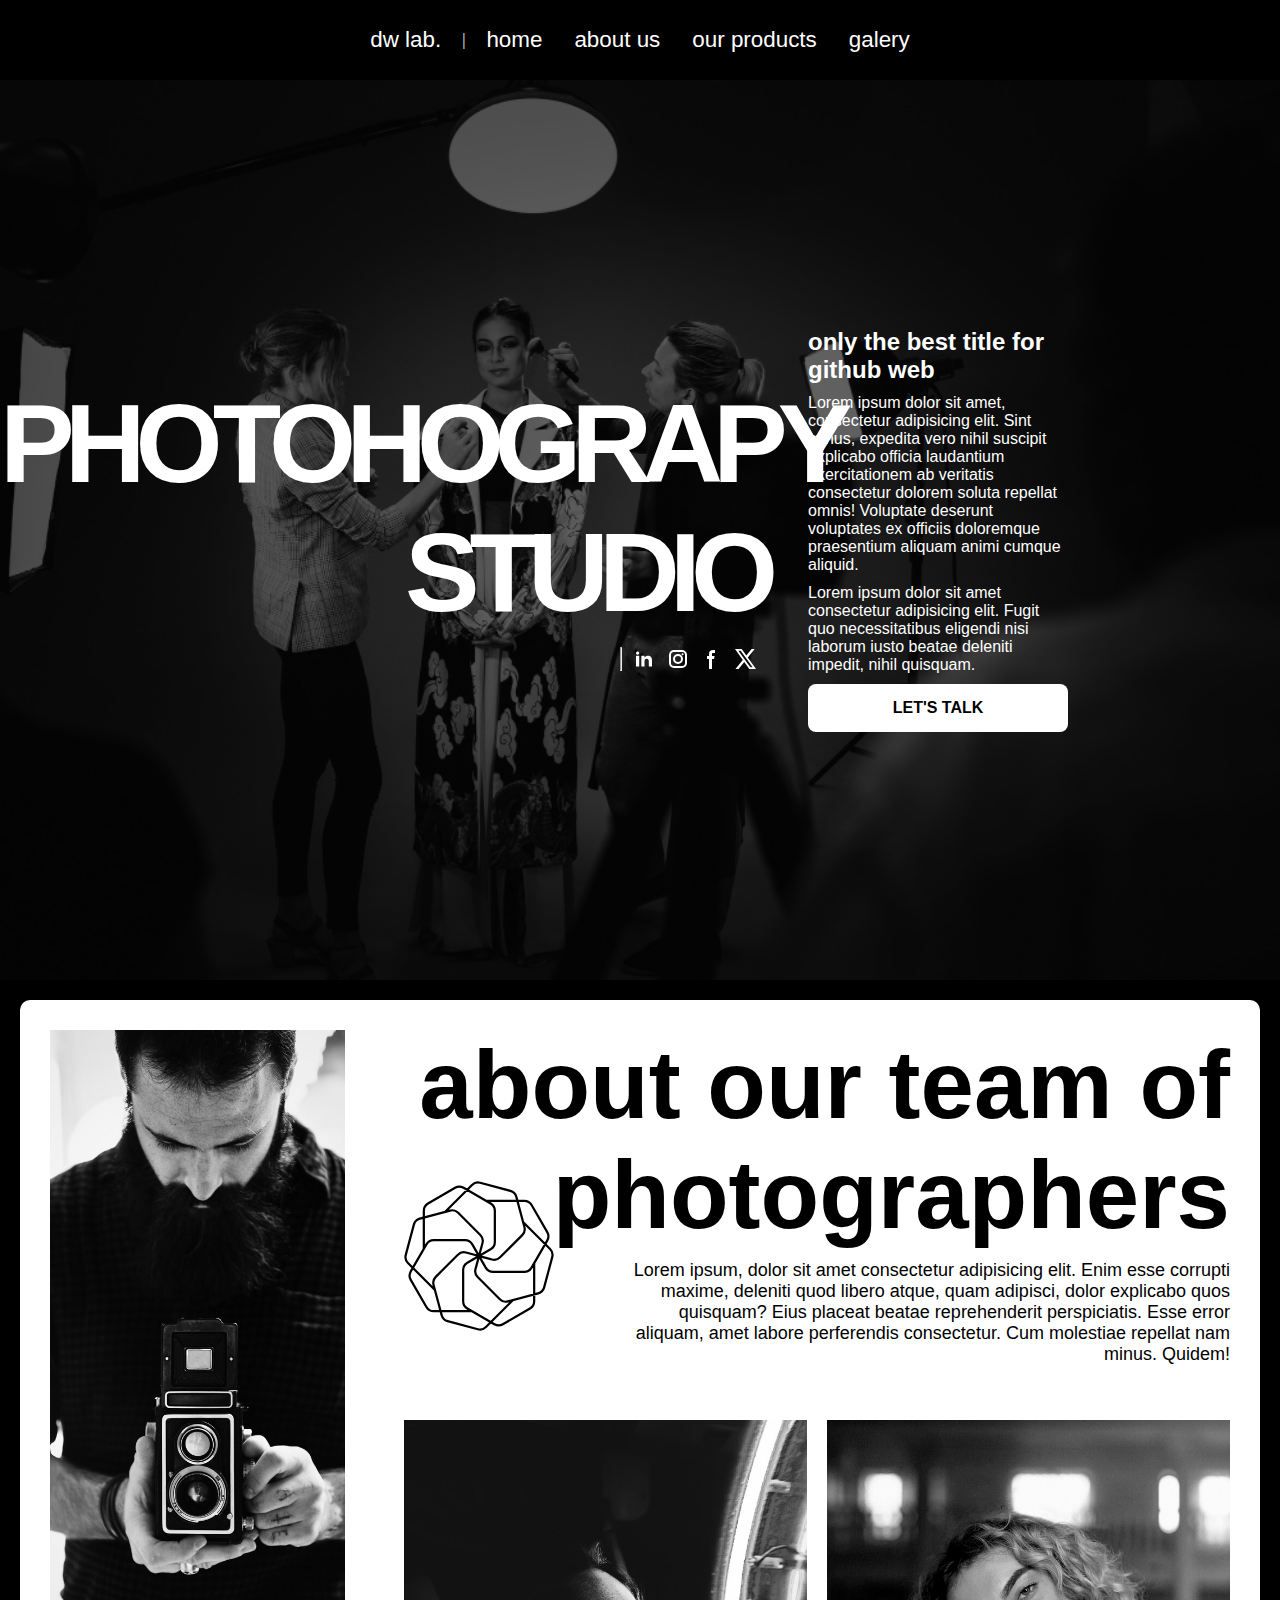
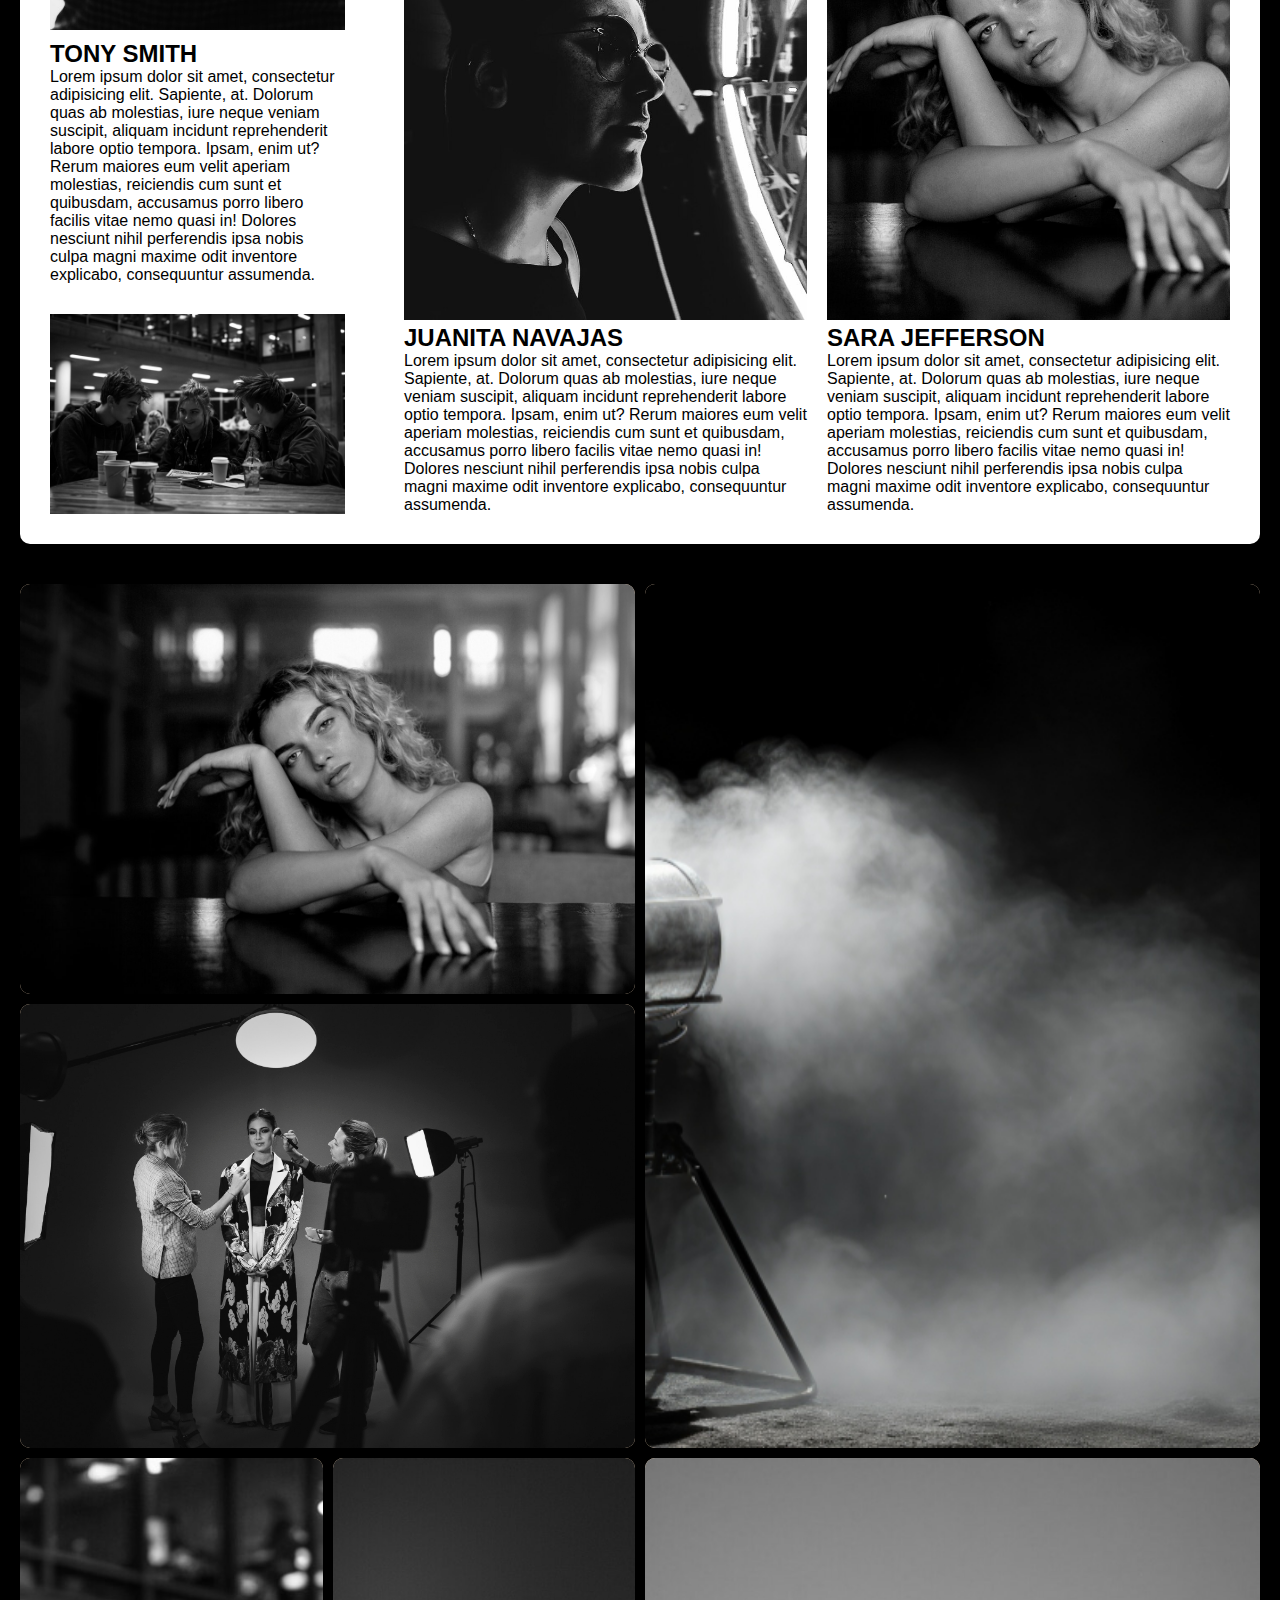
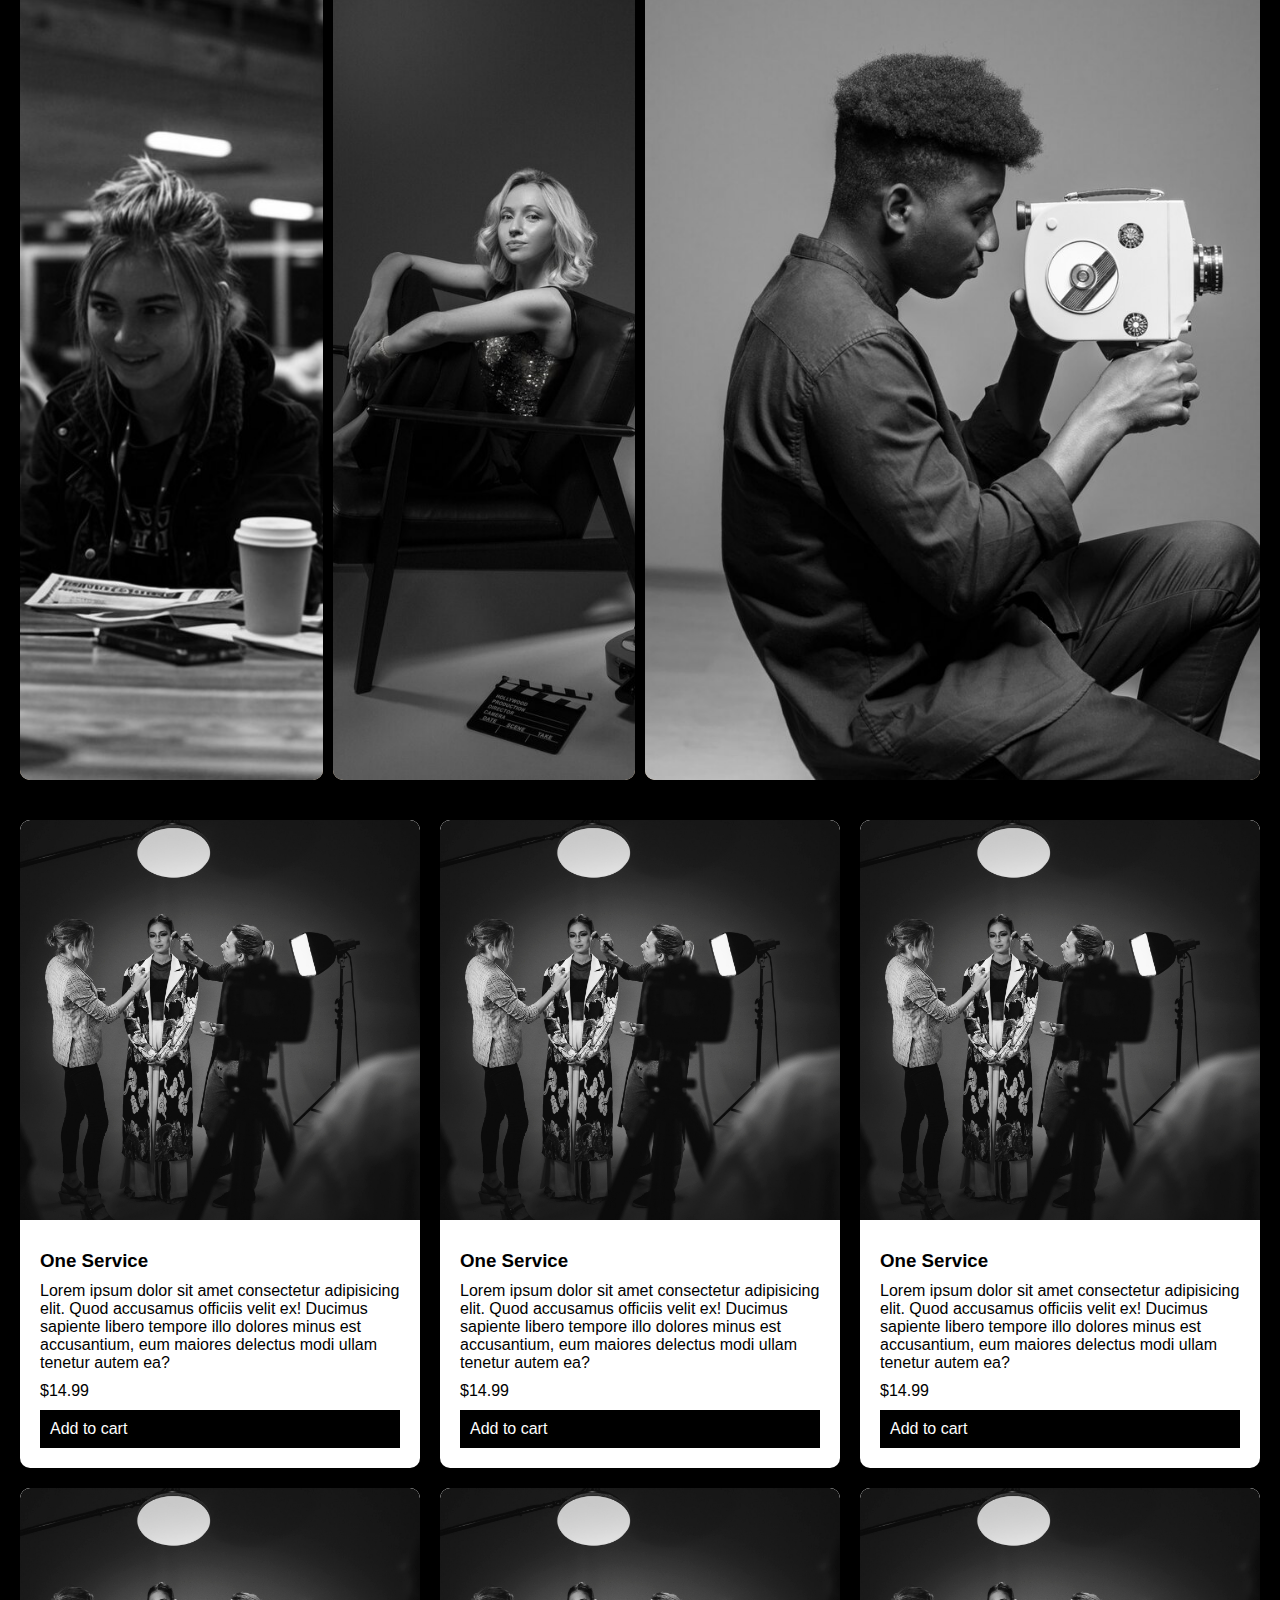
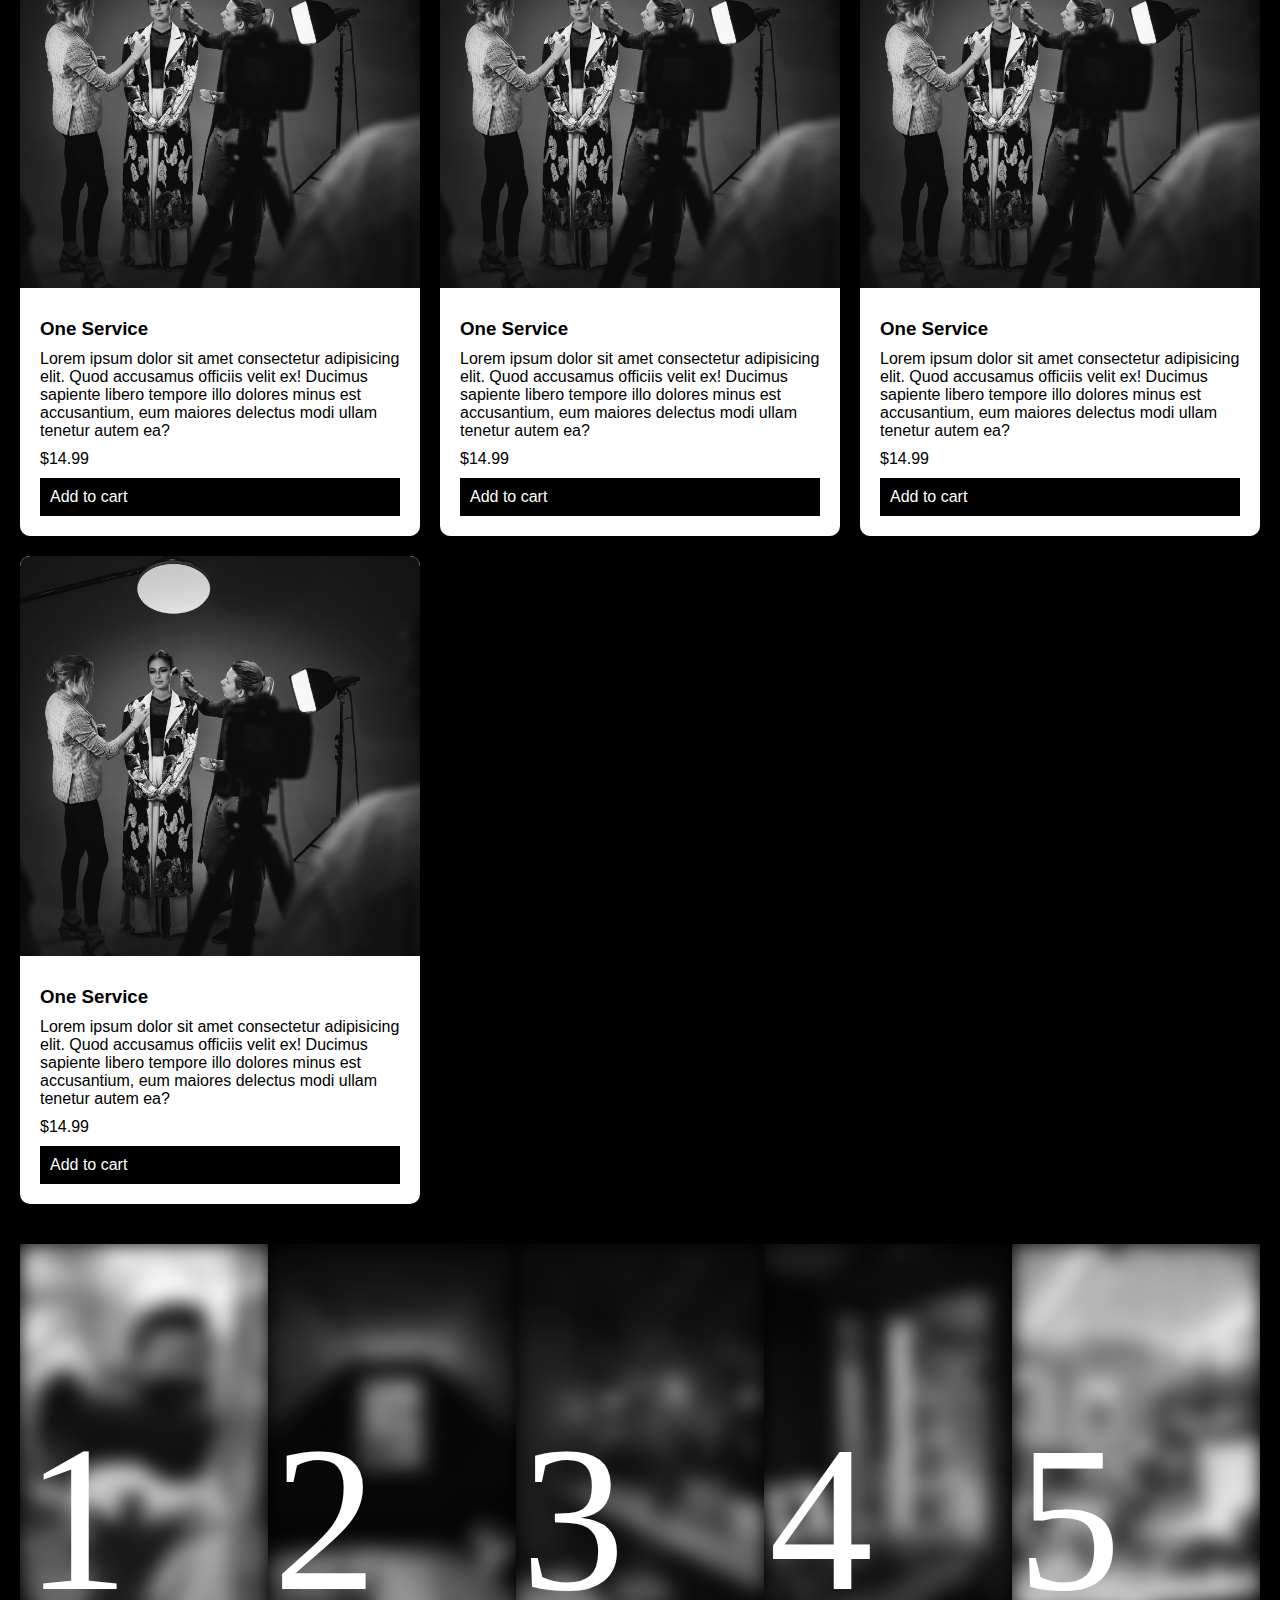
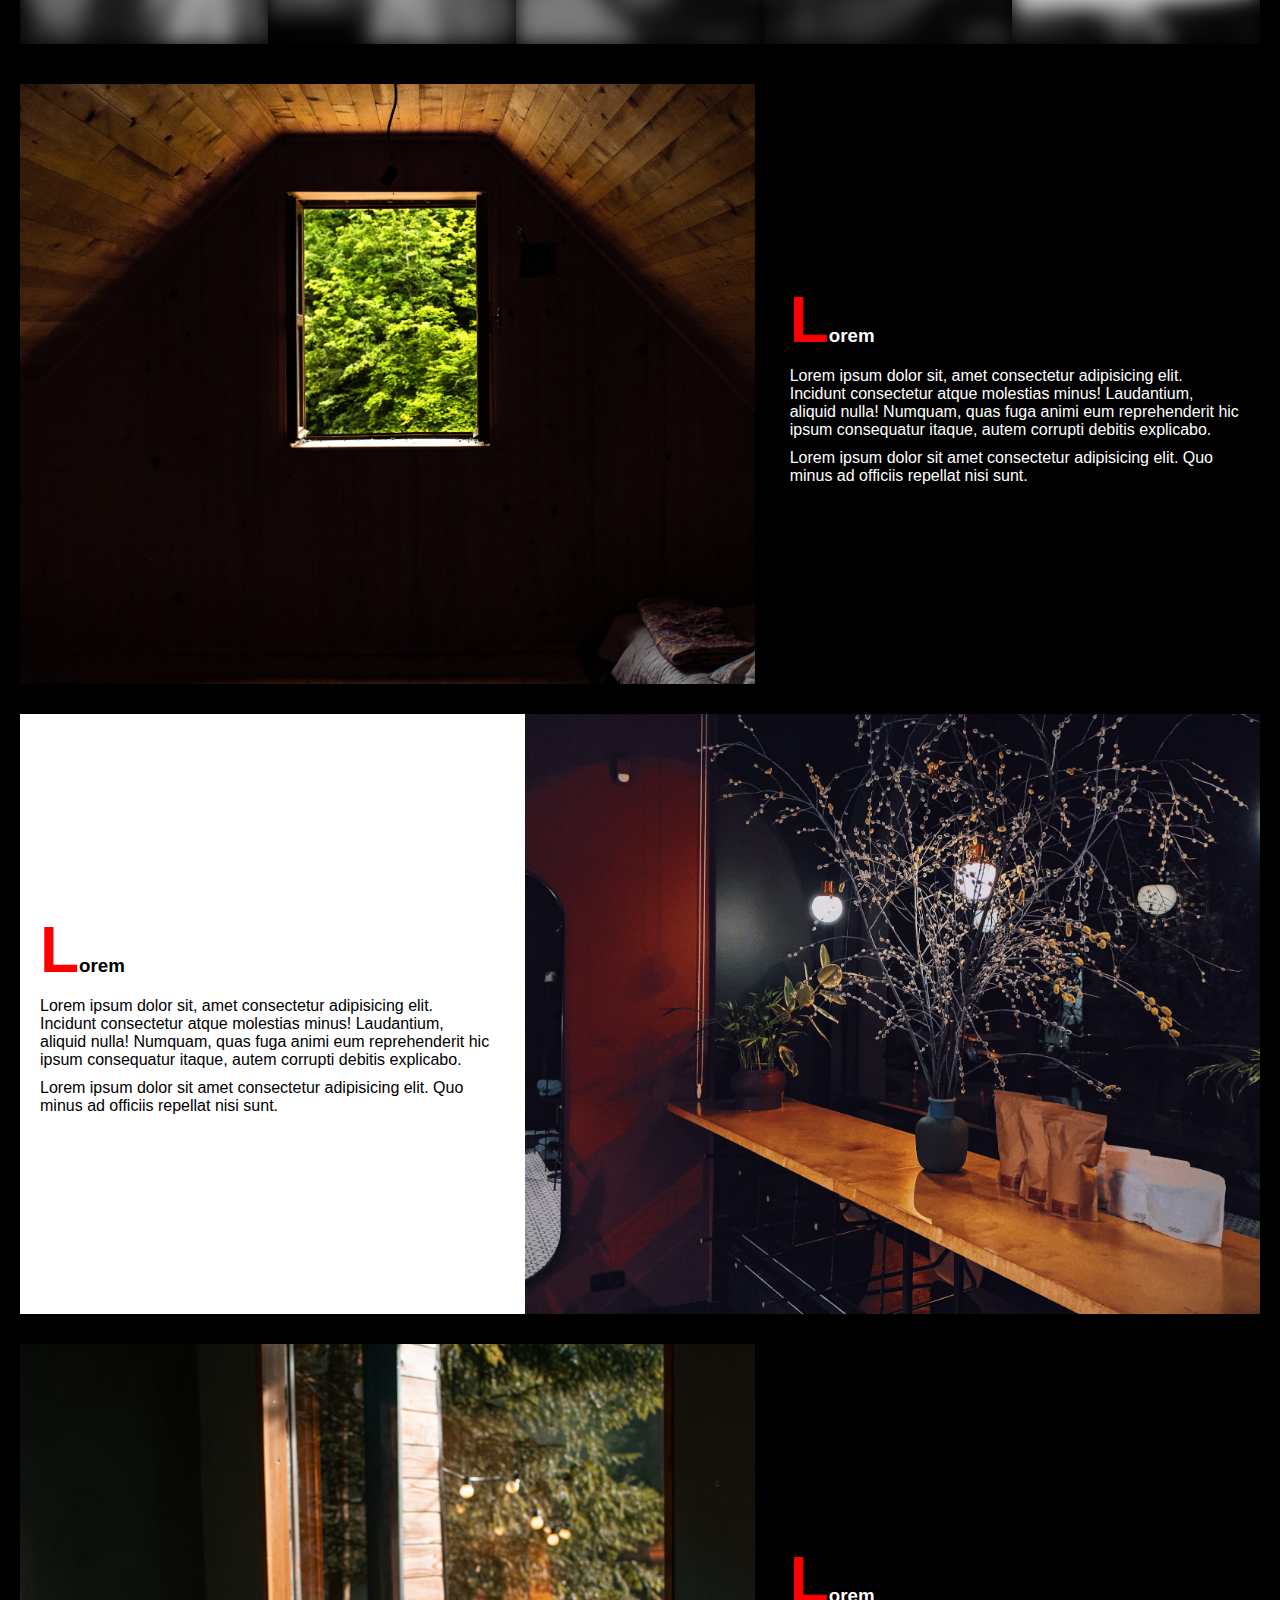
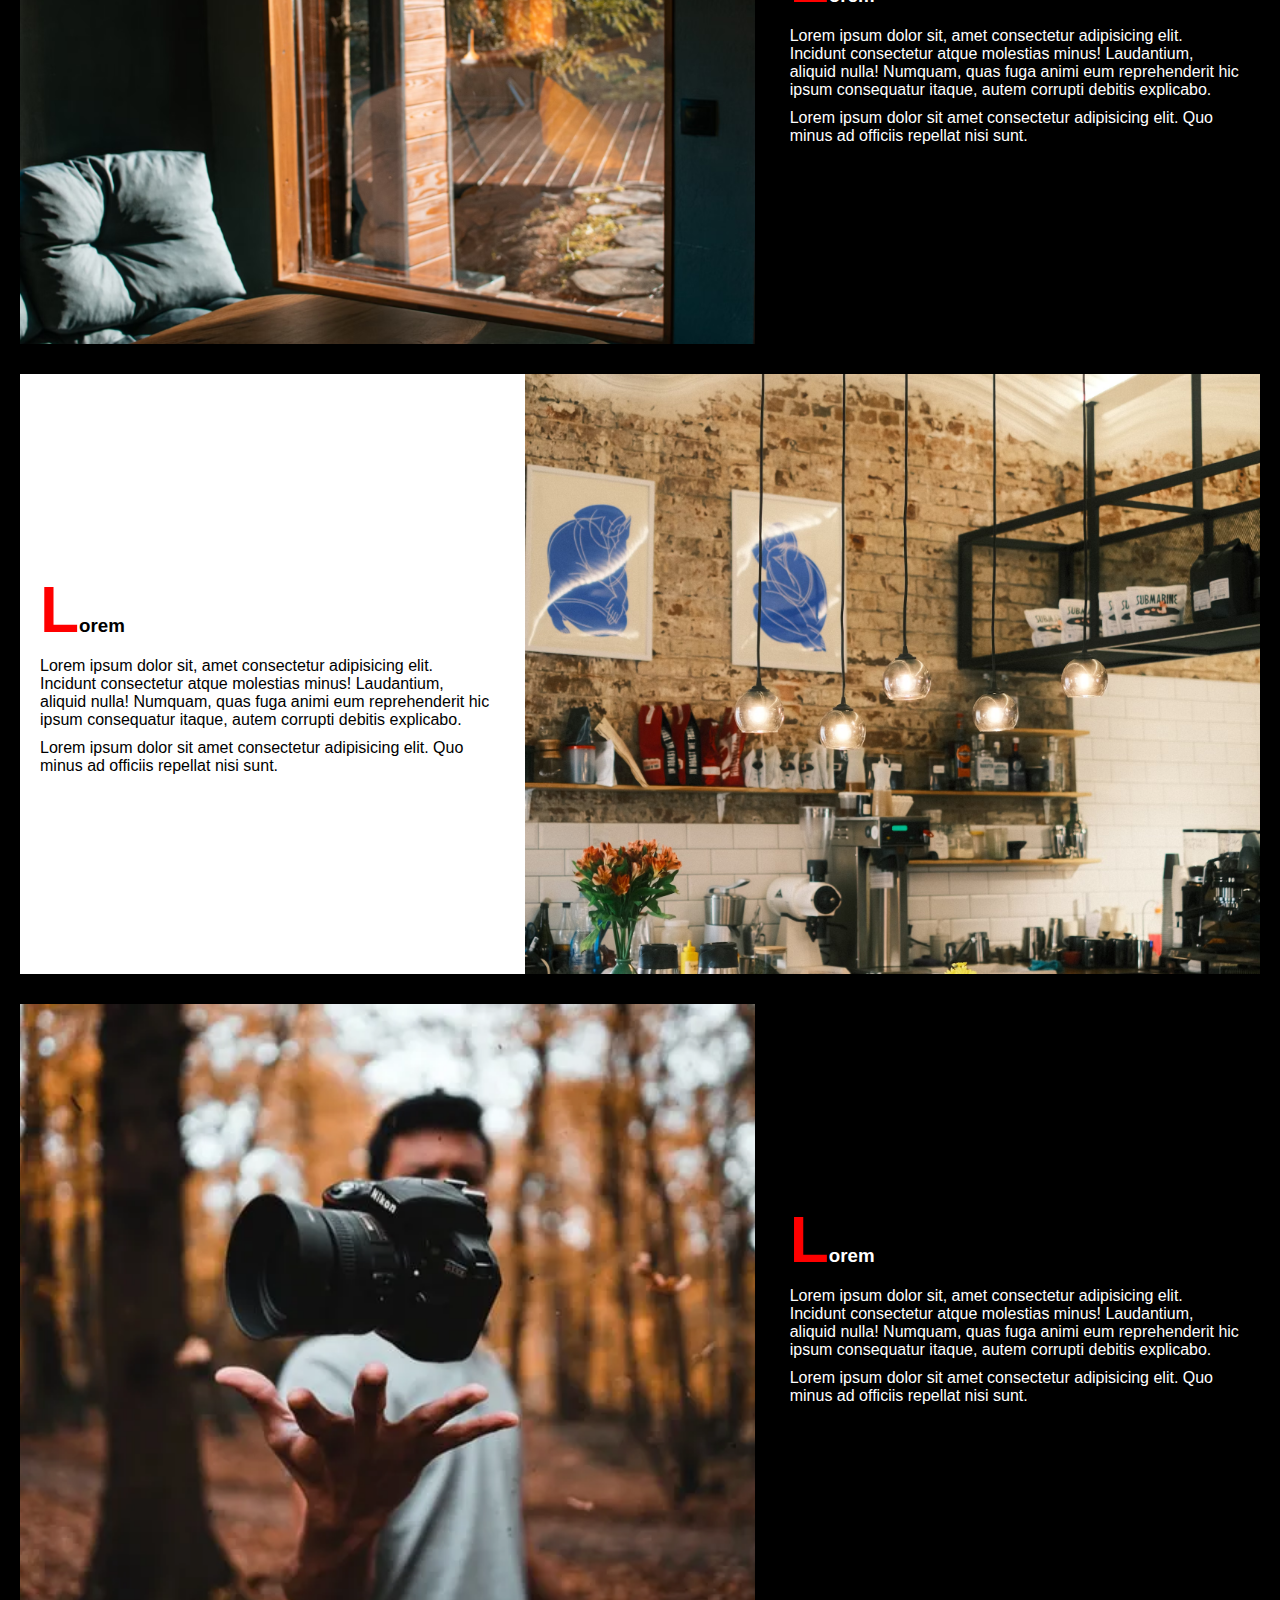
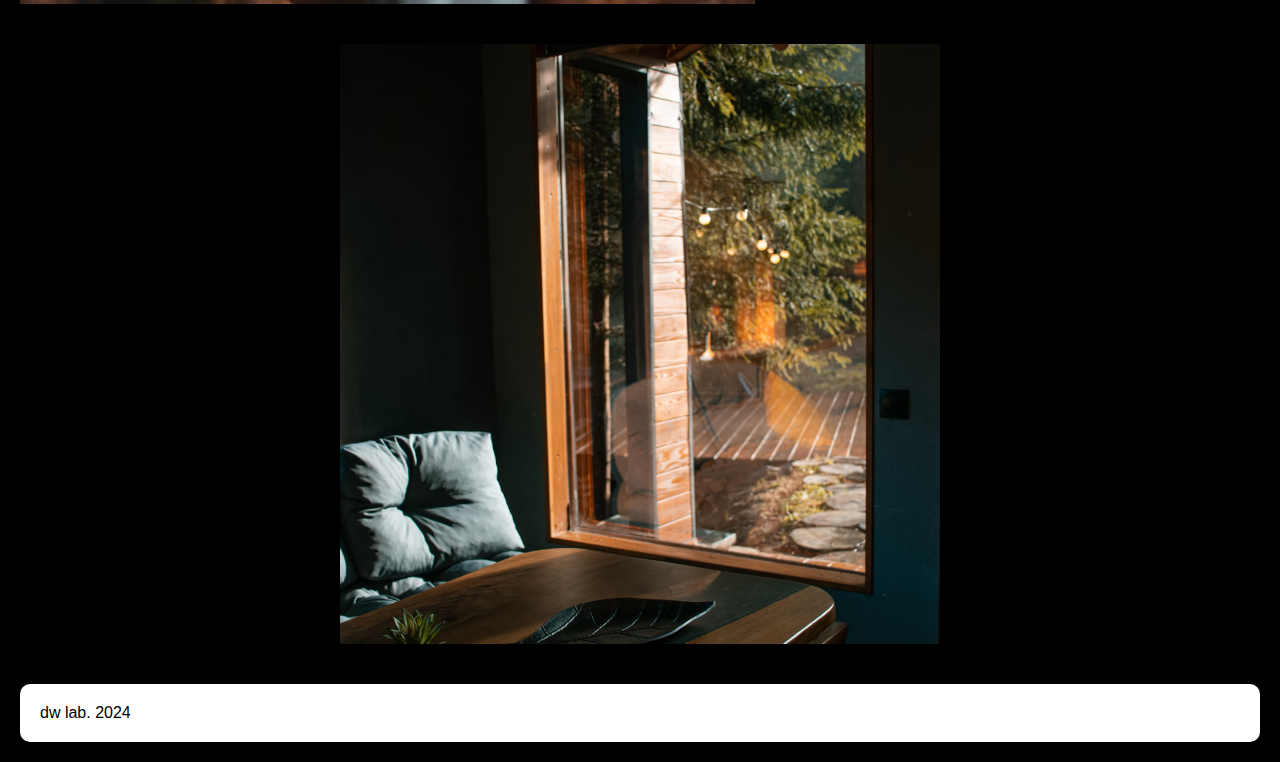
==== commit d2e5dc11: "cambie el titulo en about" ====
--- a/index.html
+++ b/index.html
@@ -74,7 +74,7 @@
         </article>
 
         <article class="hero_about">
-          <h2>only the best title</h2>
+          <h2>only the best title for github web</h2>
           <p>Lorem ipsum dolor sit amet, consectetur adipisicing elit. Sint minus, expedita vero nihil suscipit
             explicabo officia laudantium exercitationem ab veritatis consectetur dolorem soluta repellat omnis!
             Voluptate deserunt voluptates ex officiis doloremque praesentium aliquam animi cumque aliquid.
--- a/css/style.css
+++ b/css/style.css
@@ -605,6 +605,45 @@
   width: 100%;
   height: 100%;
   object-fit: cover;
+}
+
+
+/* git */
+.git-container {
+  background-color: beige;
+  display: flex;
+  flex-direction: column;
+  justify-content: center;
+  align-items: center;
+  min-height: 100vh;
+  max-height: 100%;
+}
+
+.git-container ul {
+  list-style-type: none;
+  border-radius: 10px;
+  border: 1px solid grey;
+  overflow: hidden;
+}
+
+.git-container ul li code {
+  background-color: grey;
+  padding: 5px;
+  border-radius: 10px;
+  color: #ffffff;
+  font-size: 2rem;
+}
+
+.git-container ul li {
+  color: #000;
+  font-family: "Fira Sans Extra Condensed", sans-serif;
+  font-size: 2rem;
+  border-bottom: 1px solid grey;
+  padding: 20px;
+}
+
+.git-container ul li:nth-child(odd) {
+  background-color: azure;
 }
 
 /* mediaqueries */
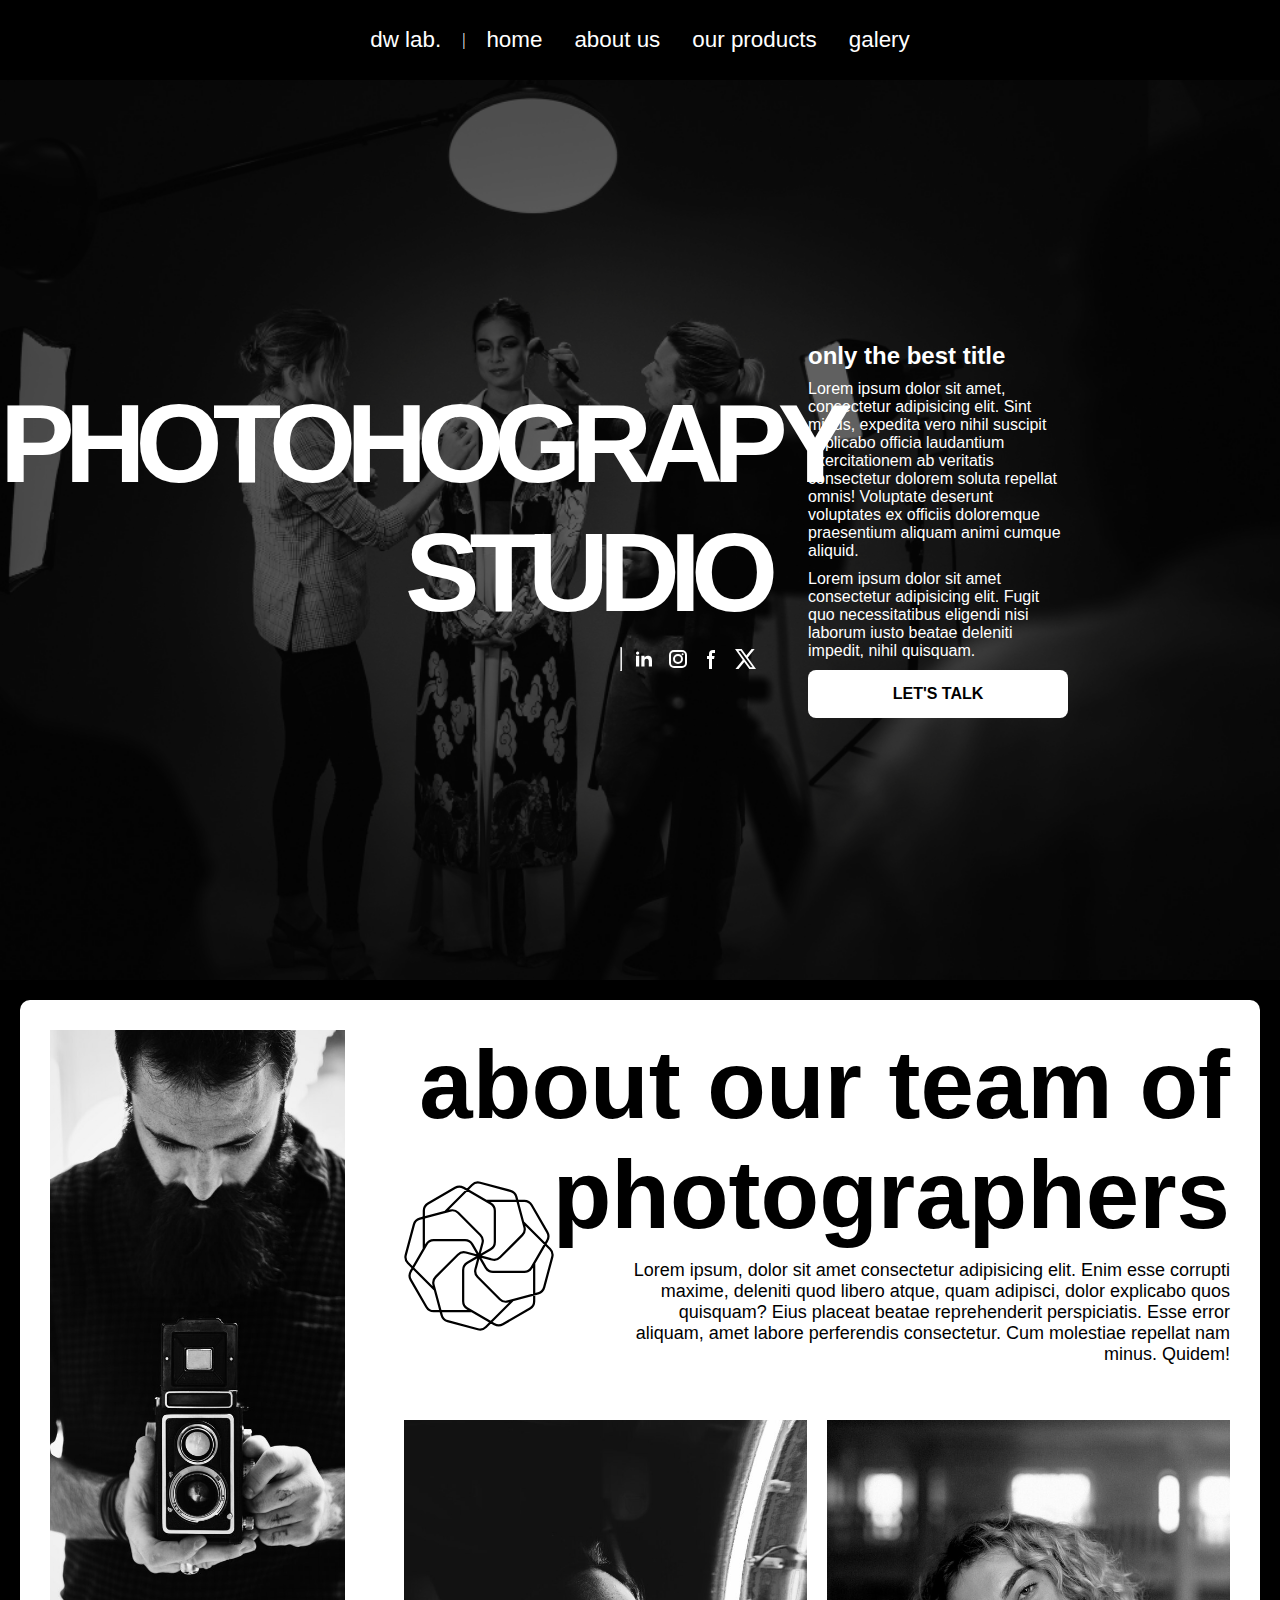
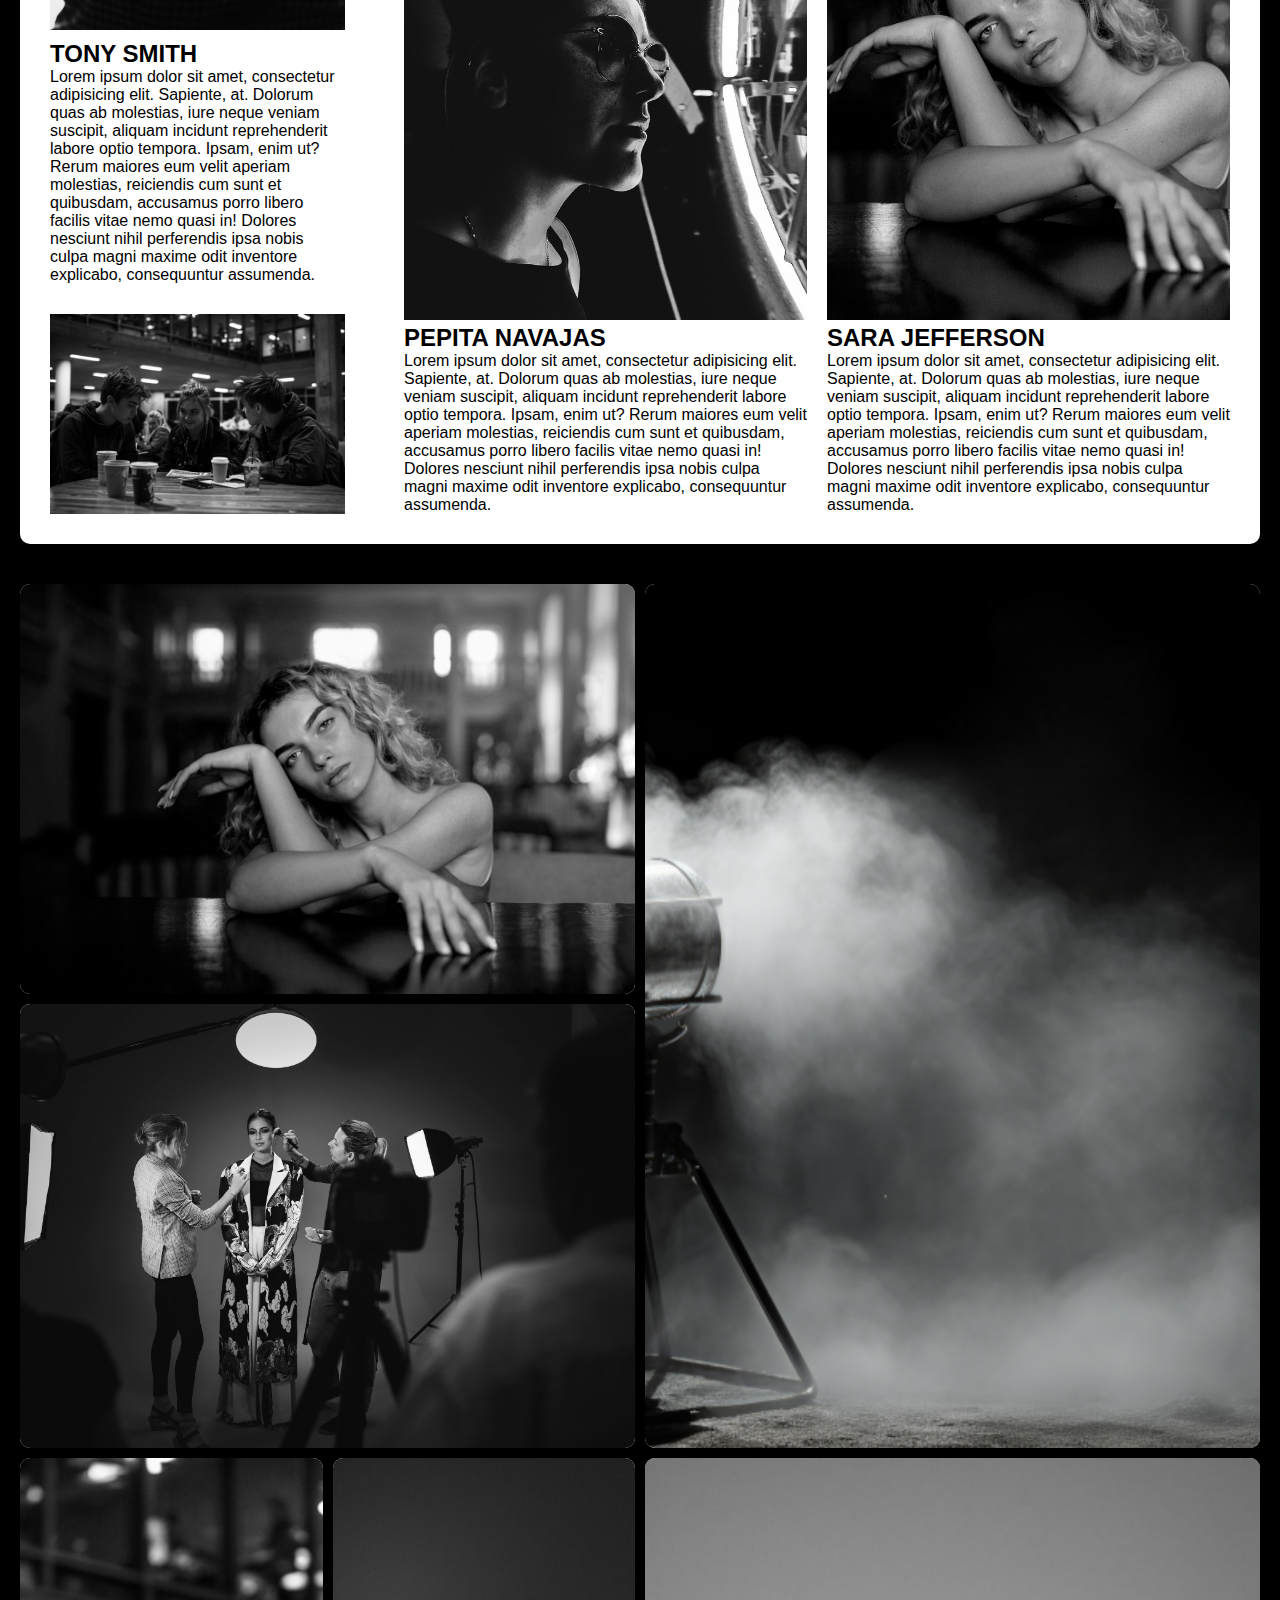
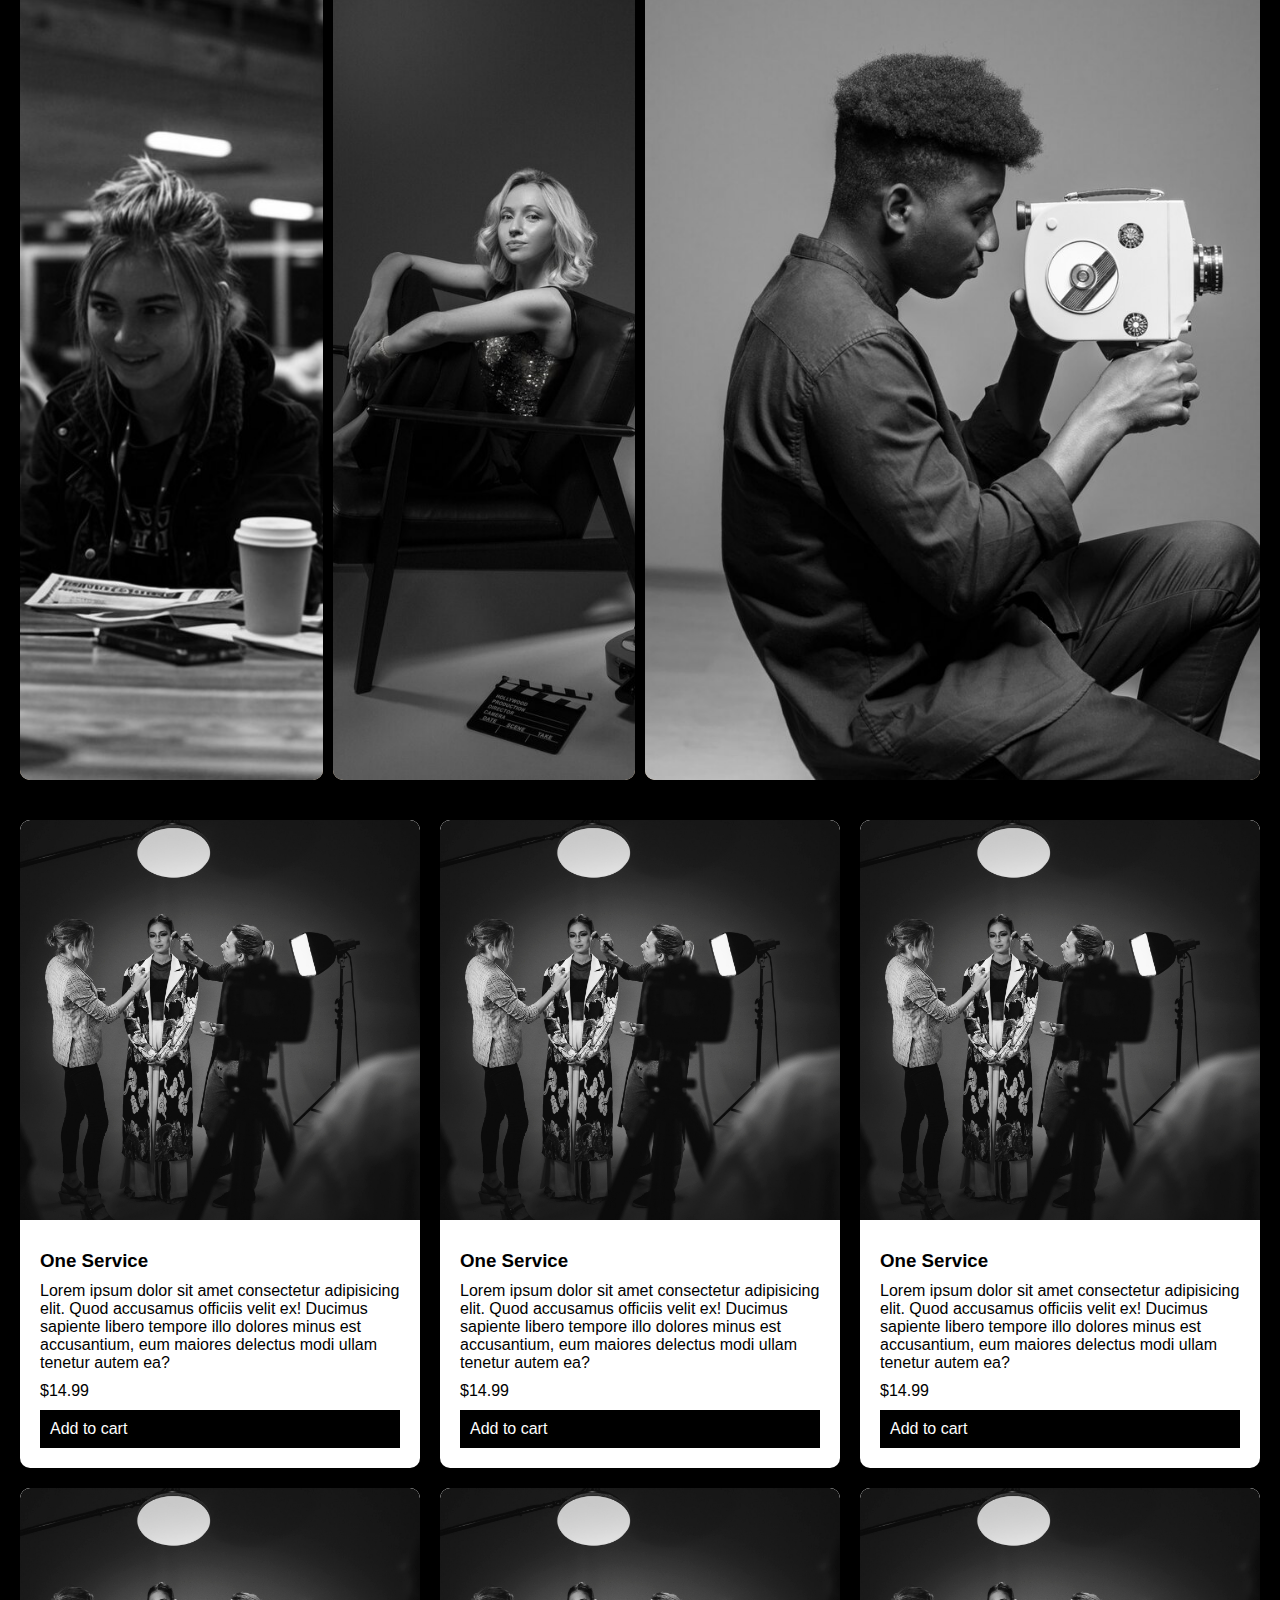
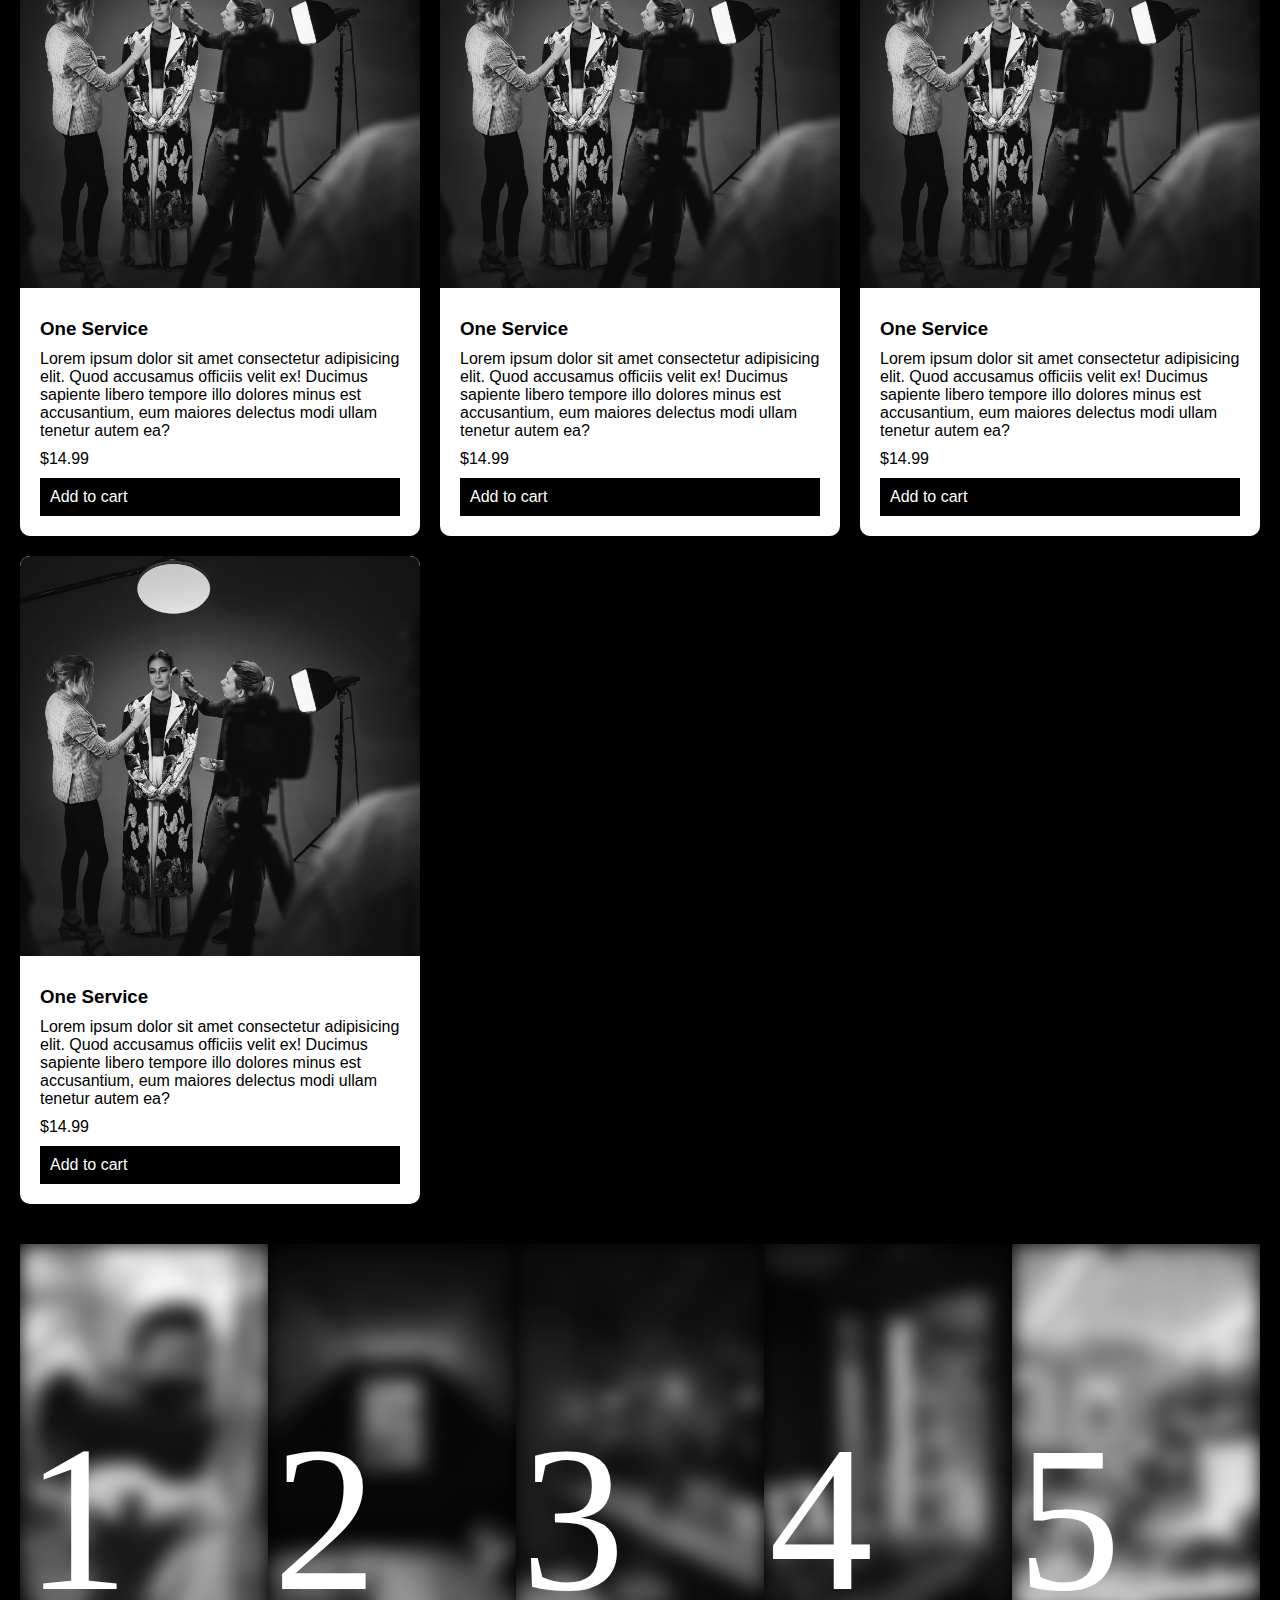
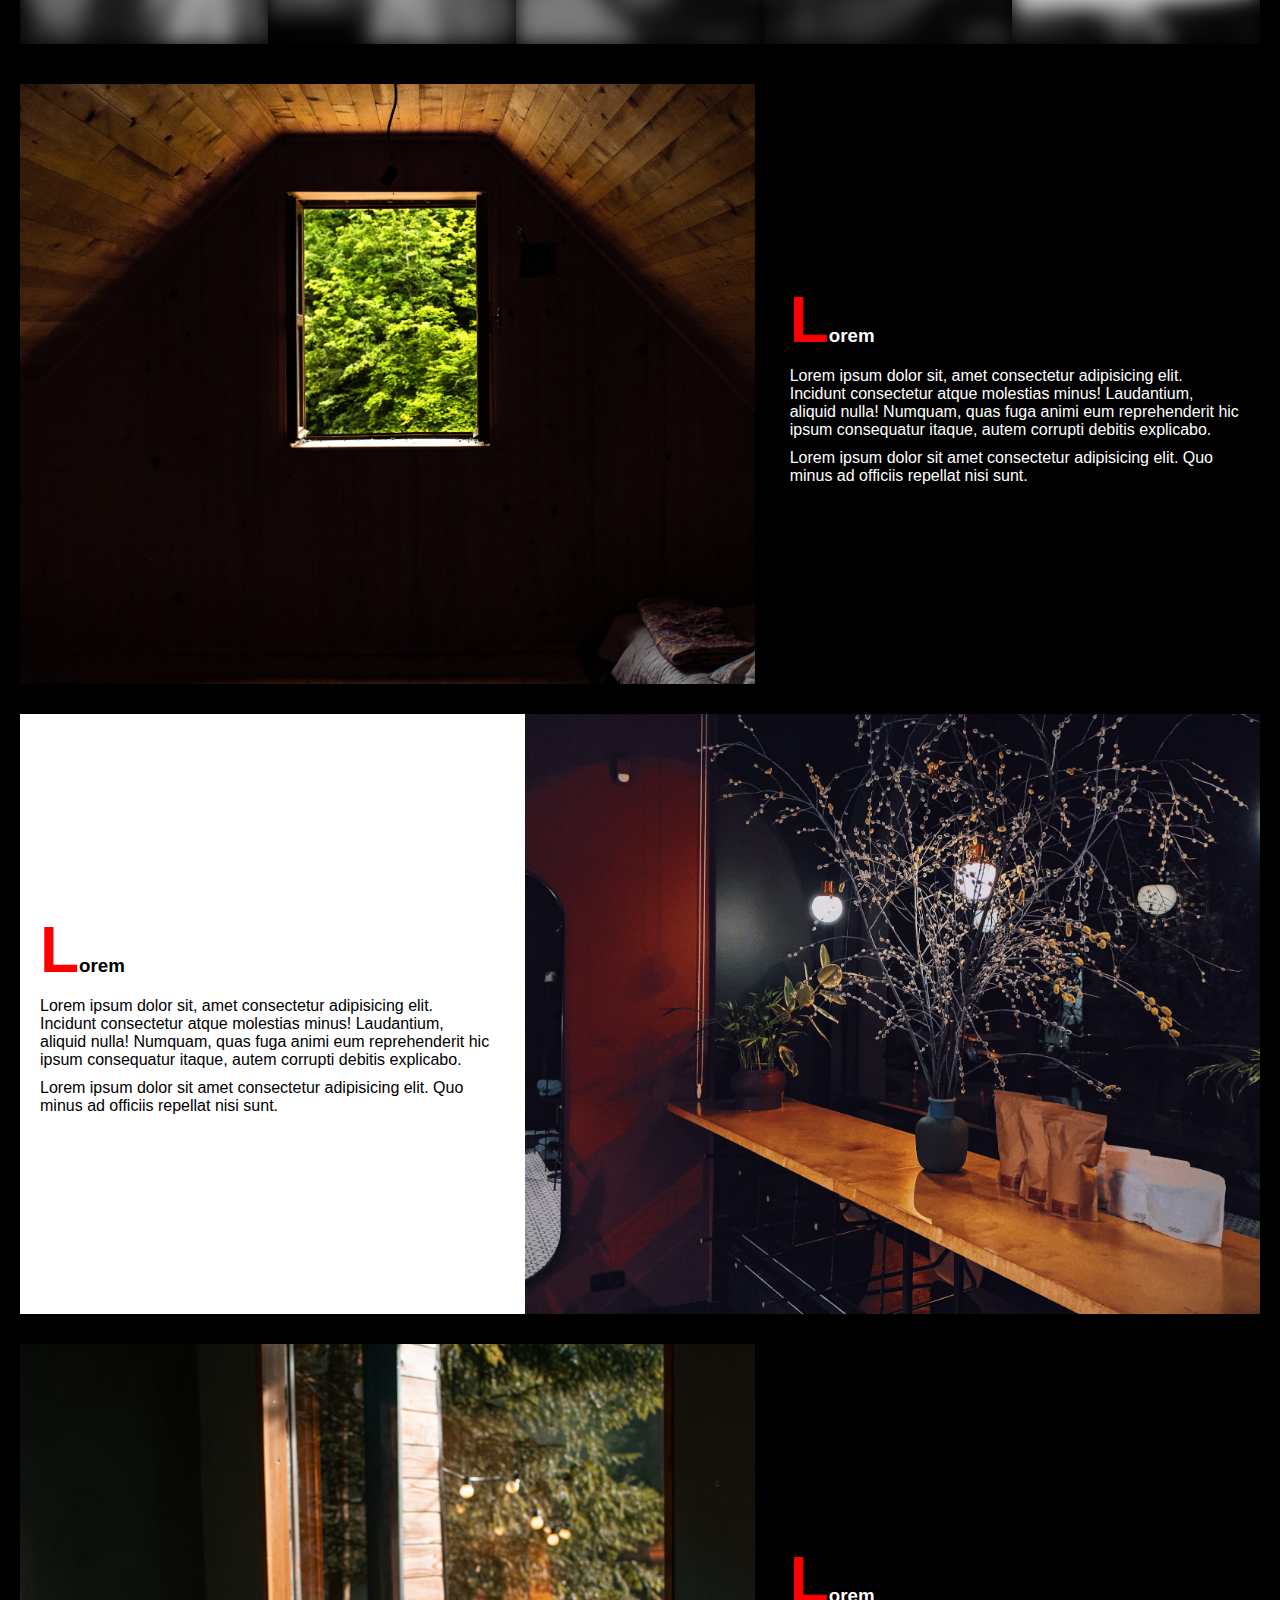
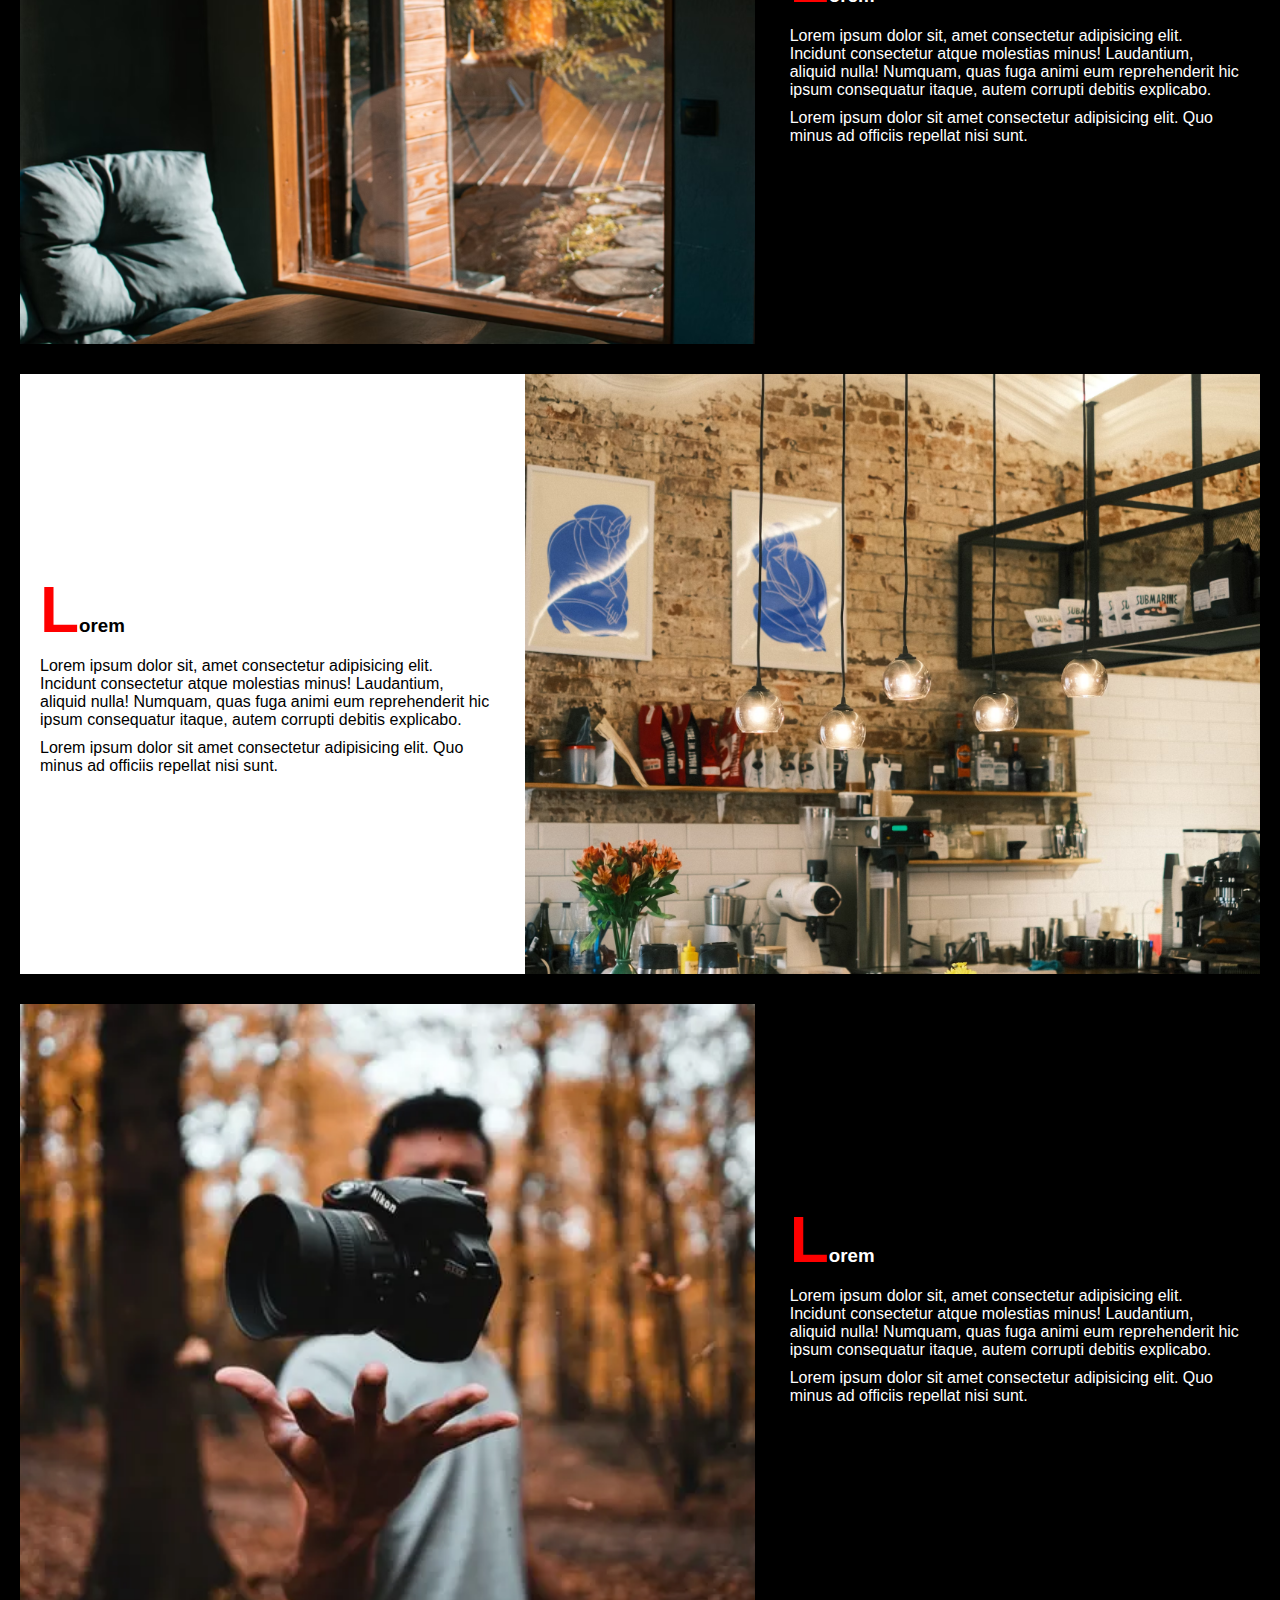
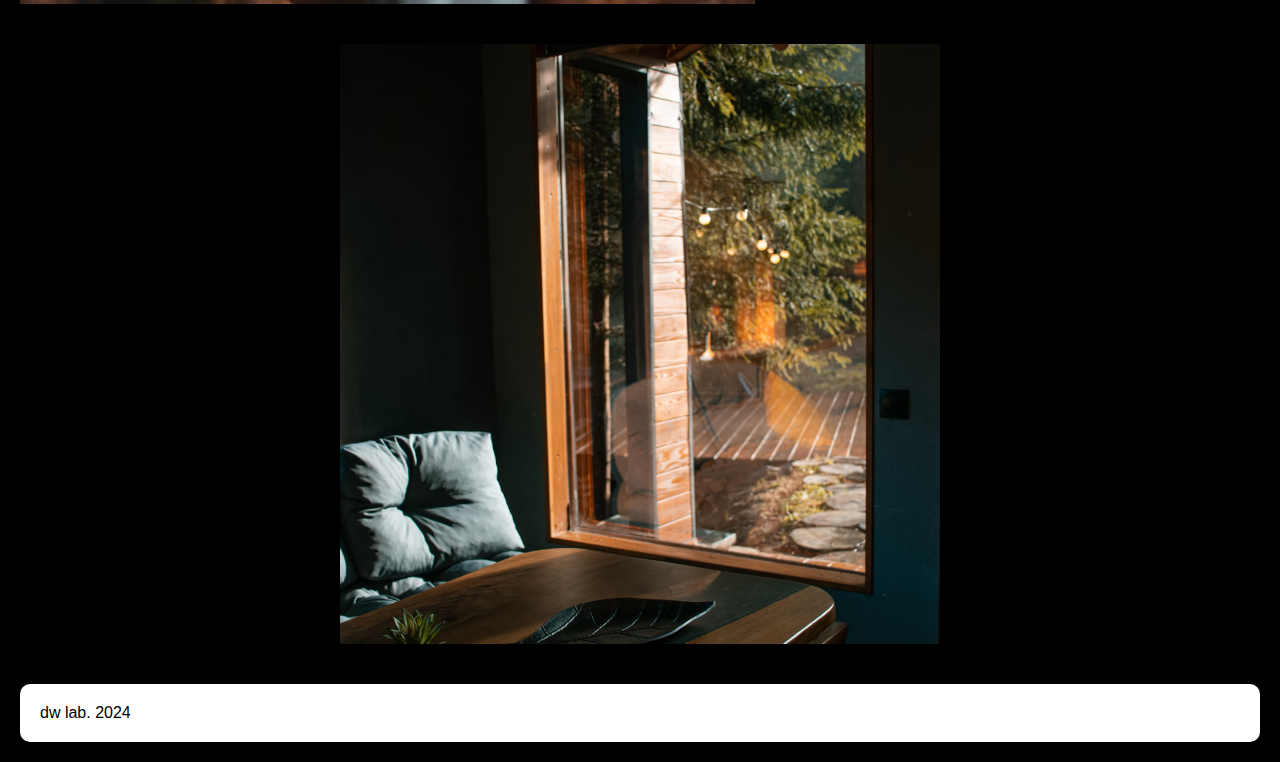
==== commit aaedaafe: "cambie el nomrbe de juana a pepita" ====
--- a/index.html
+++ b/index.html
@@ -74,7 +74,7 @@
         </article>
 
         <article class="hero_about">
-          <h2>only the best title for github web</h2>
+          <h2>only the best title</h2>
           <p>Lorem ipsum dolor sit amet, consectetur adipisicing elit. Sint minus, expedita vero nihil suscipit
             explicabo officia laudantium exercitationem ab veritatis consectetur dolorem soluta repellat omnis!
             Voluptate deserunt voluptates ex officiis doloremque praesentium aliquam animi cumque aliquid.
@@ -121,7 +121,7 @@
         <div class="about-right-cards">
           <div class="about-card">
             <img src="images/lisa.jpg" alt="">
-            <h3 class="about-subtitle">Juanita Navajas</h3>
+            <h3 class="about-subtitle">Pepita Navajas</h3>
             <p>Lorem ipsum dolor sit amet, consectetur adipisicing elit. Sapiente, at. Dolorum quas ab molestias, iure
               neque veniam suscipit, aliquam incidunt reprehenderit labore optio tempora. Ipsam, enim ut? Rerum maiores
               eum velit aperiam molestias, reiciendis cum sunt et quibusdam, accusamus porro libero facilis vitae nemo
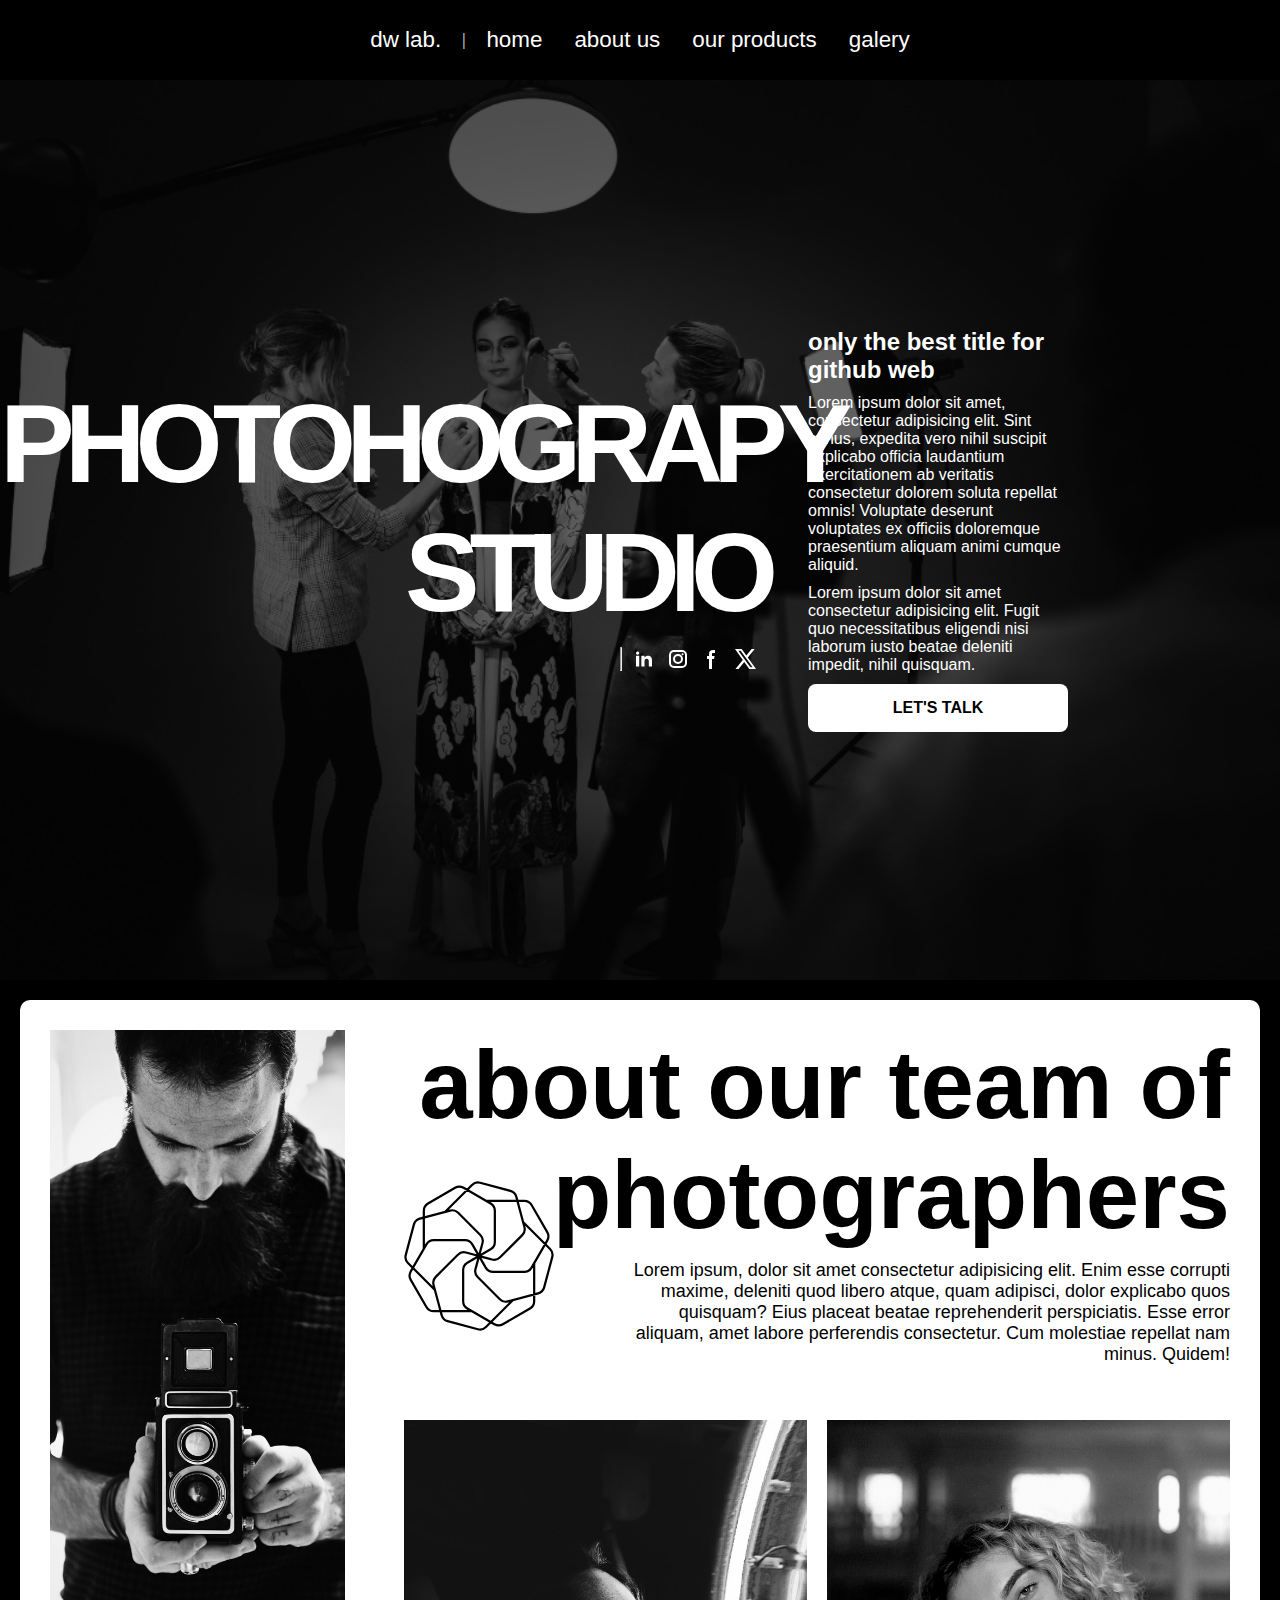
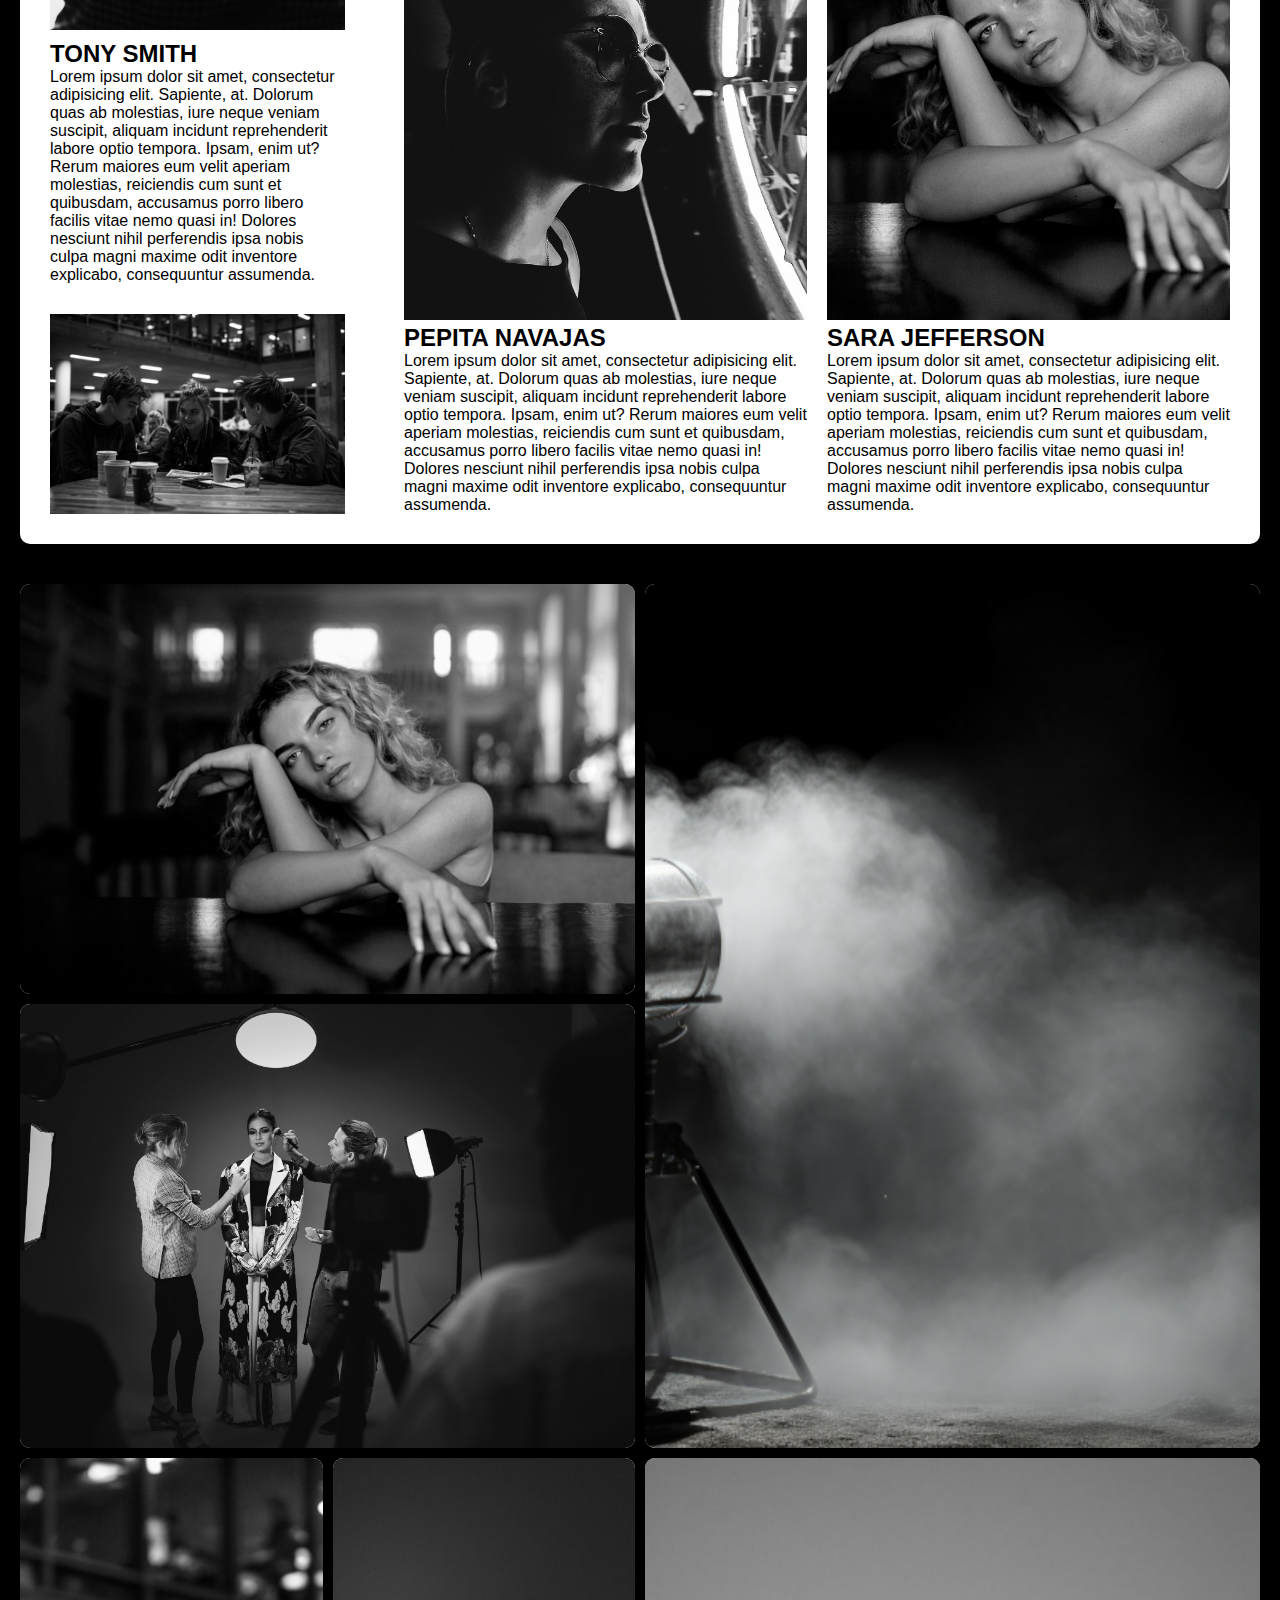
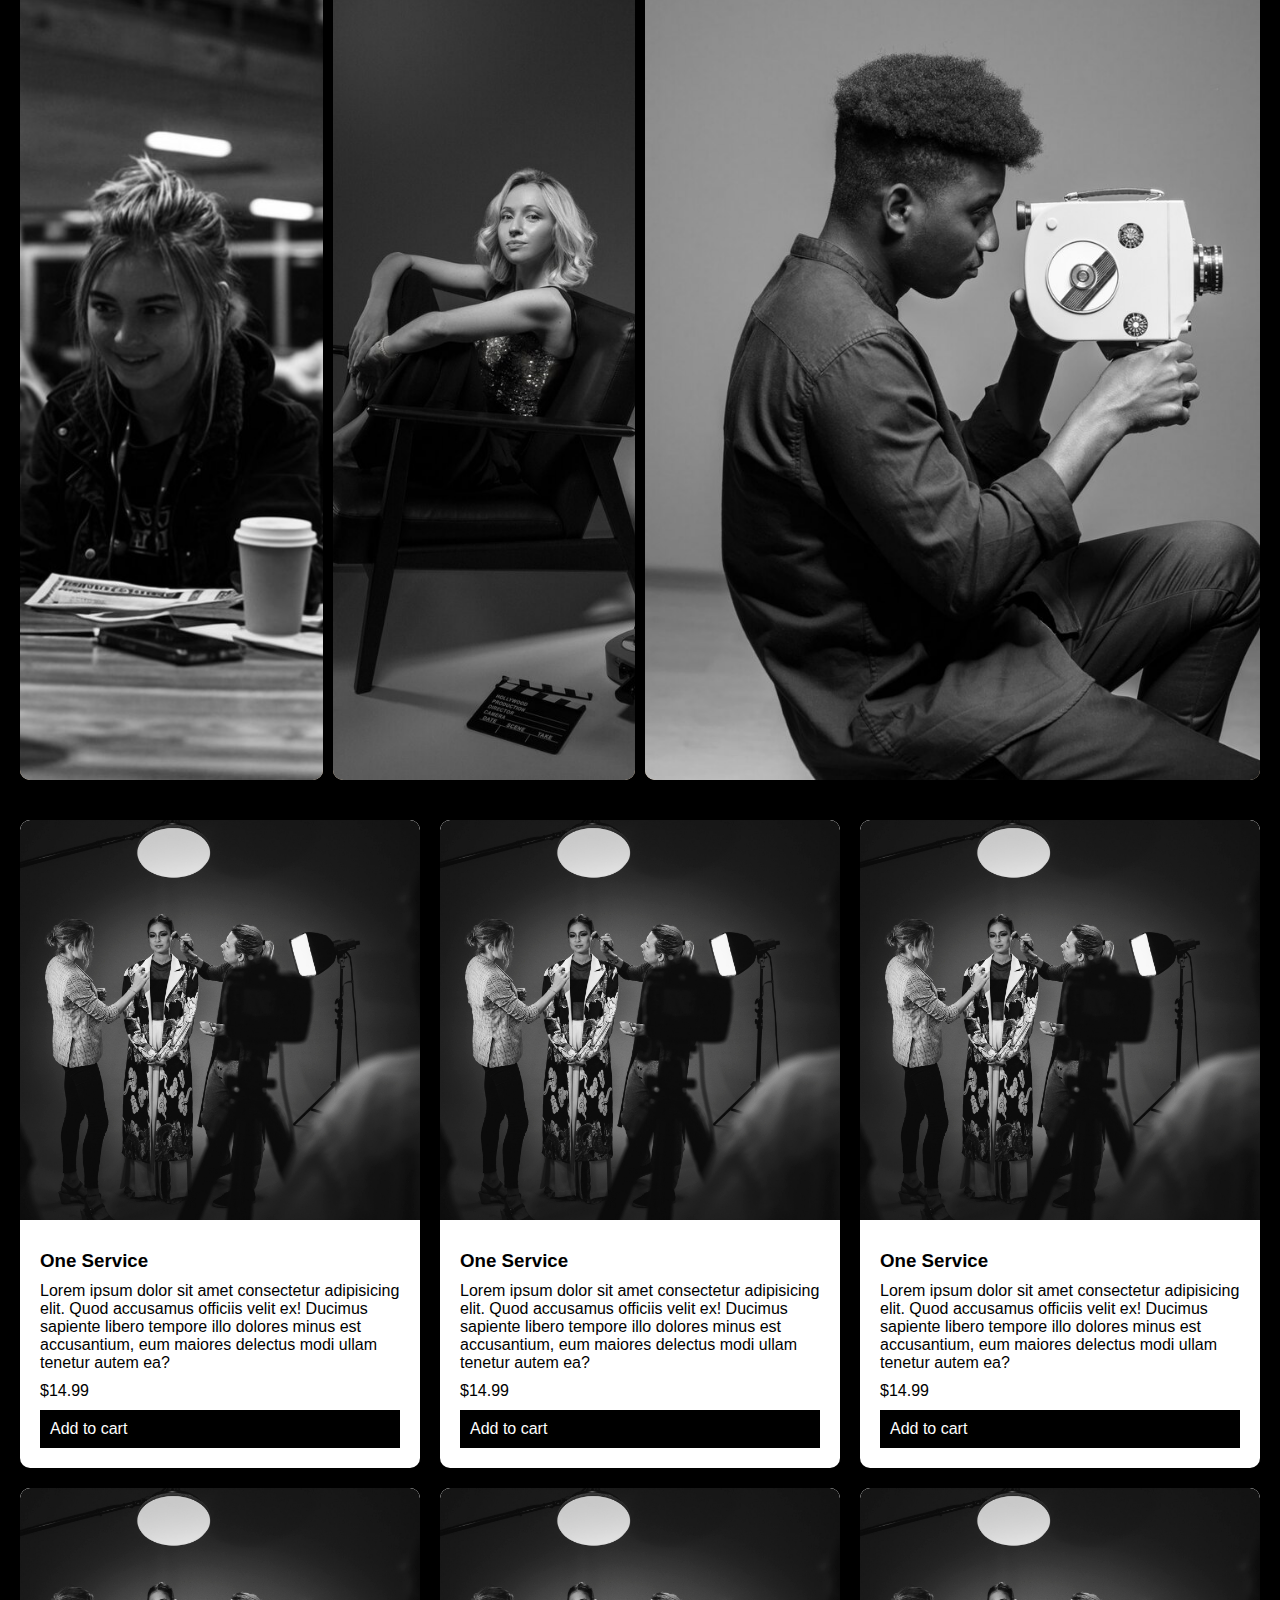
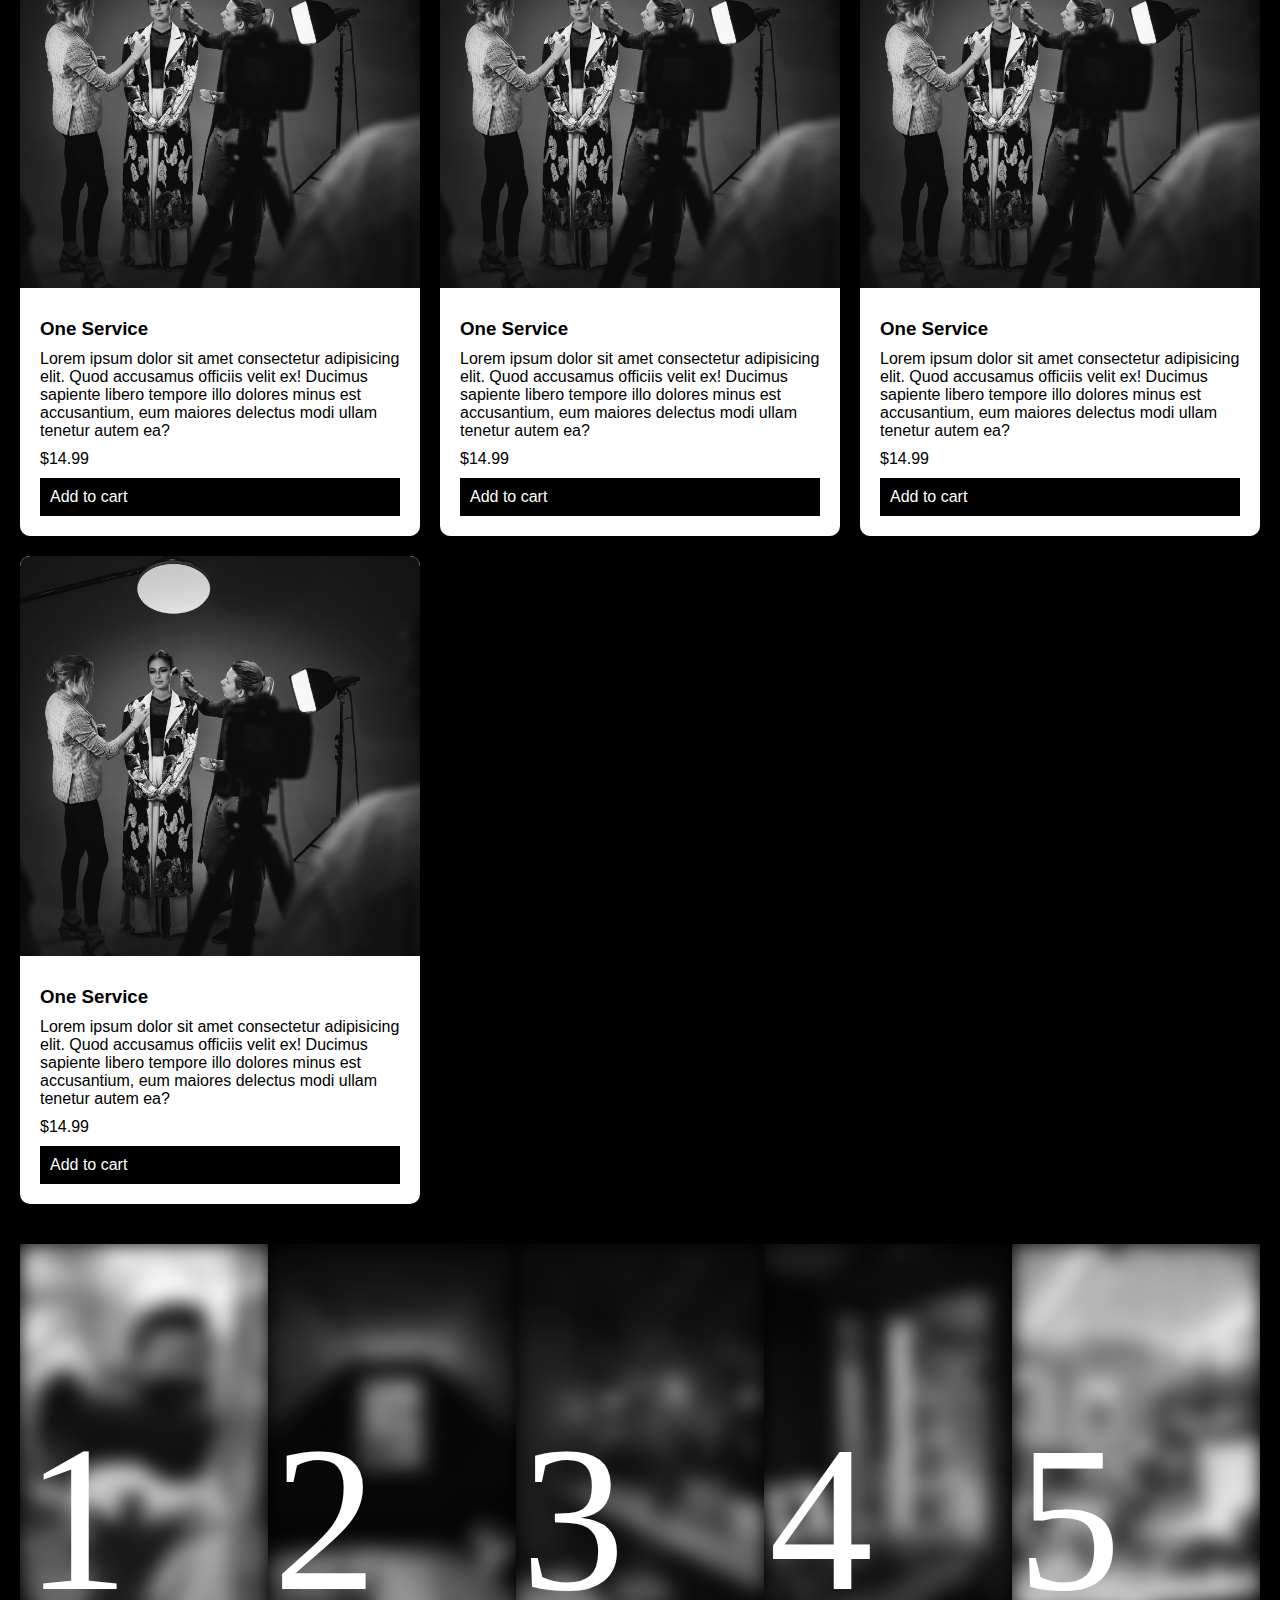
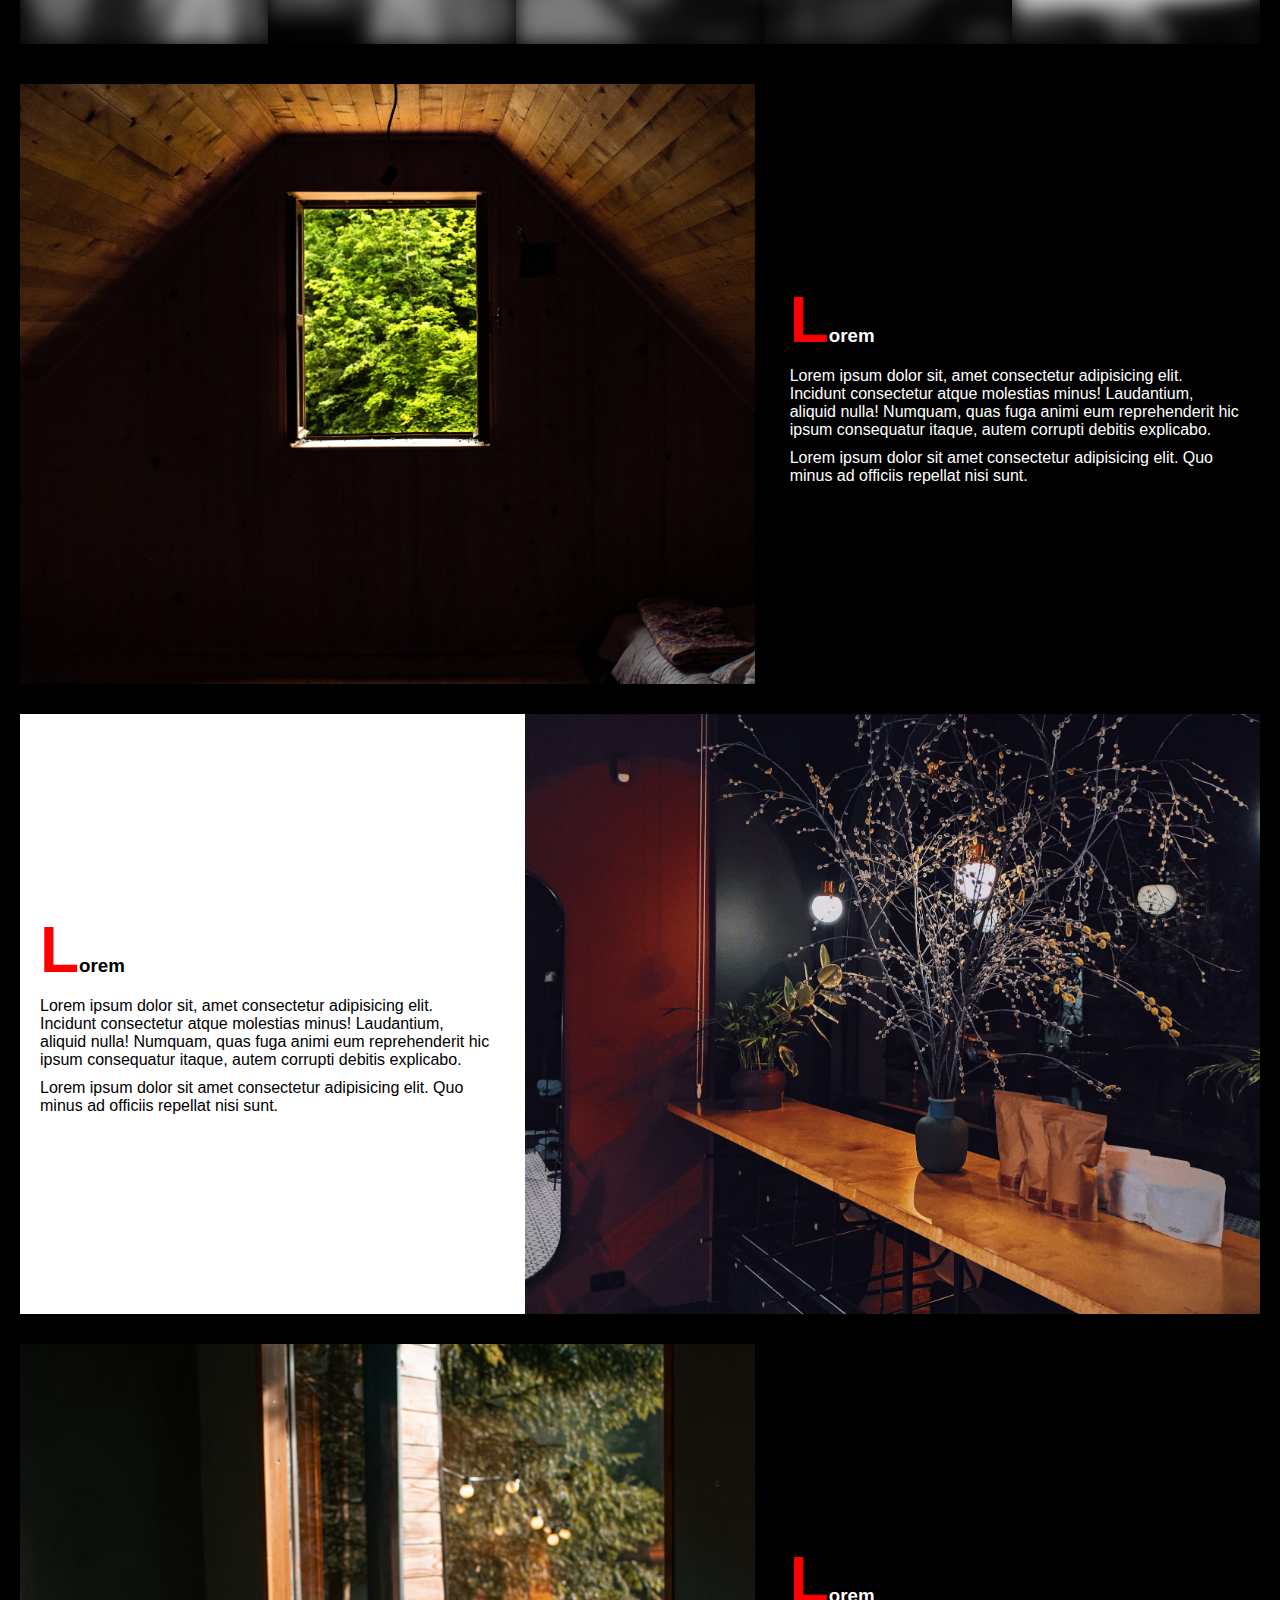
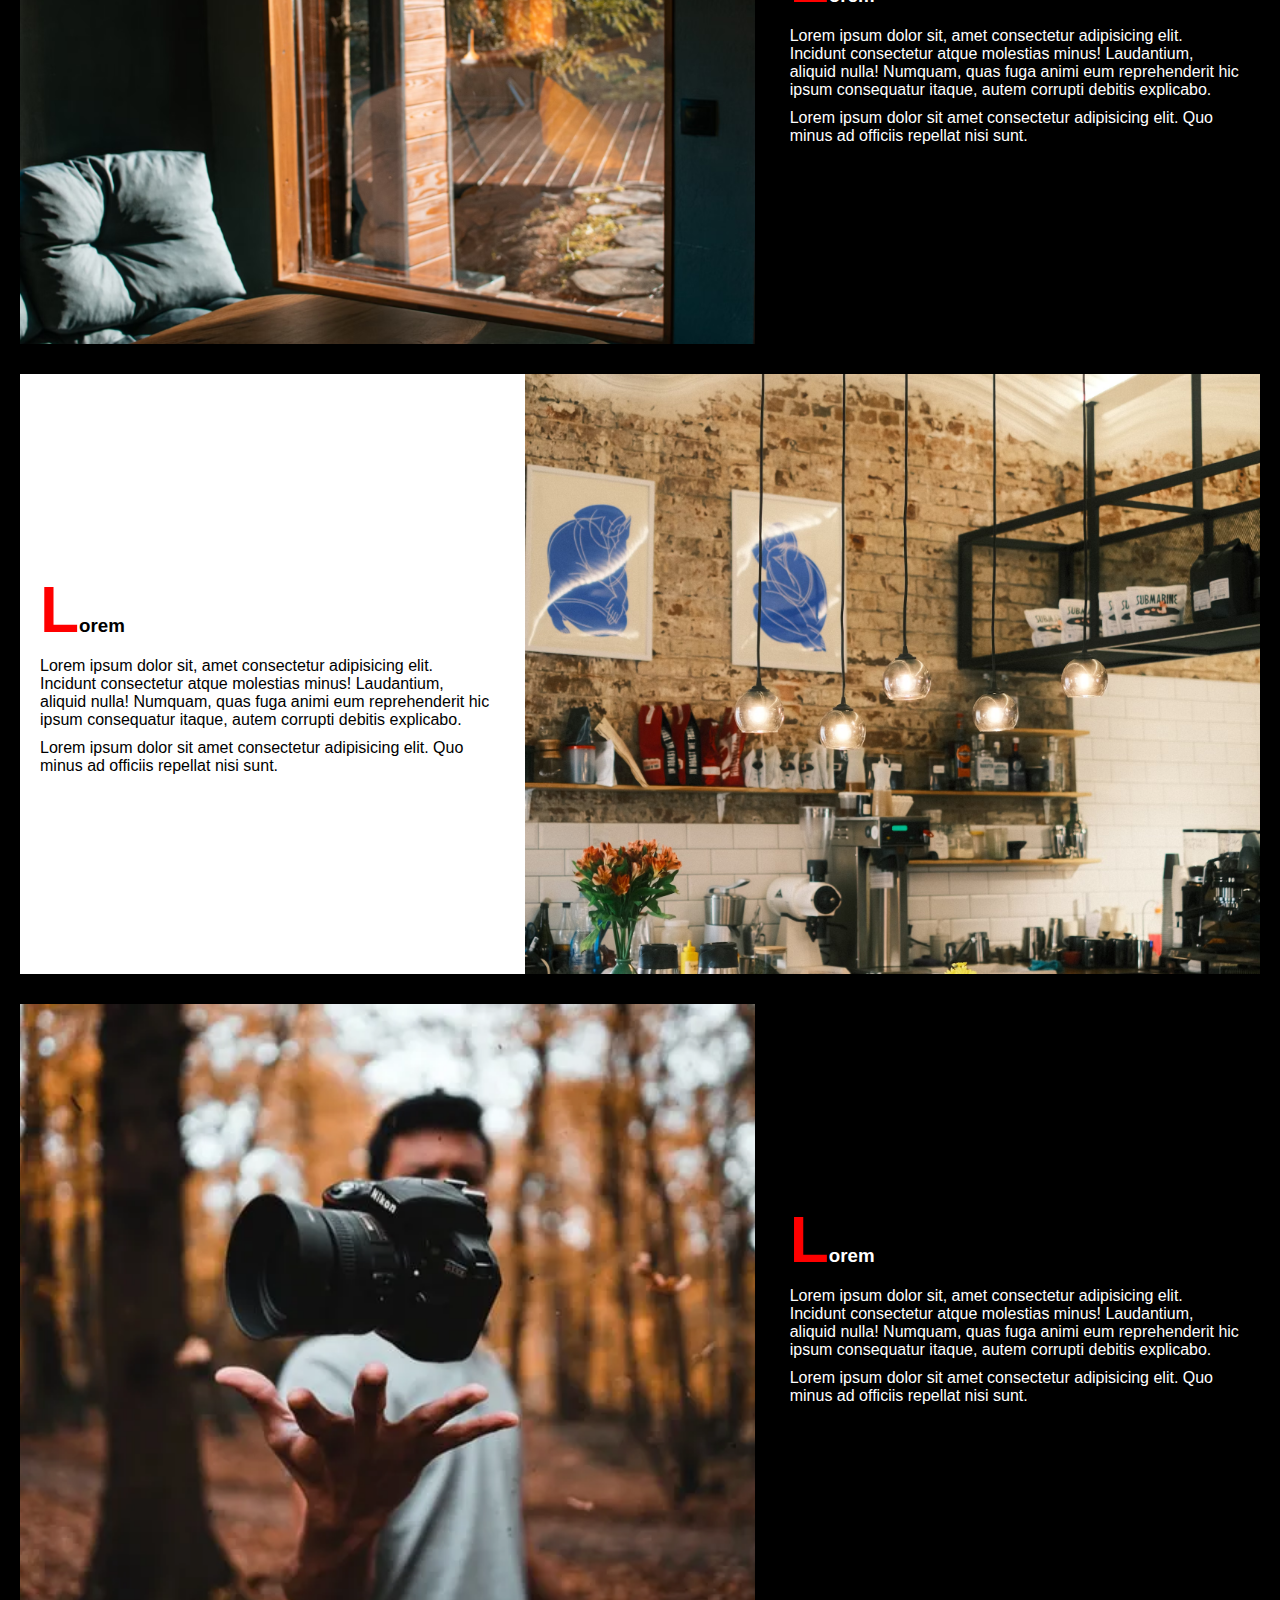
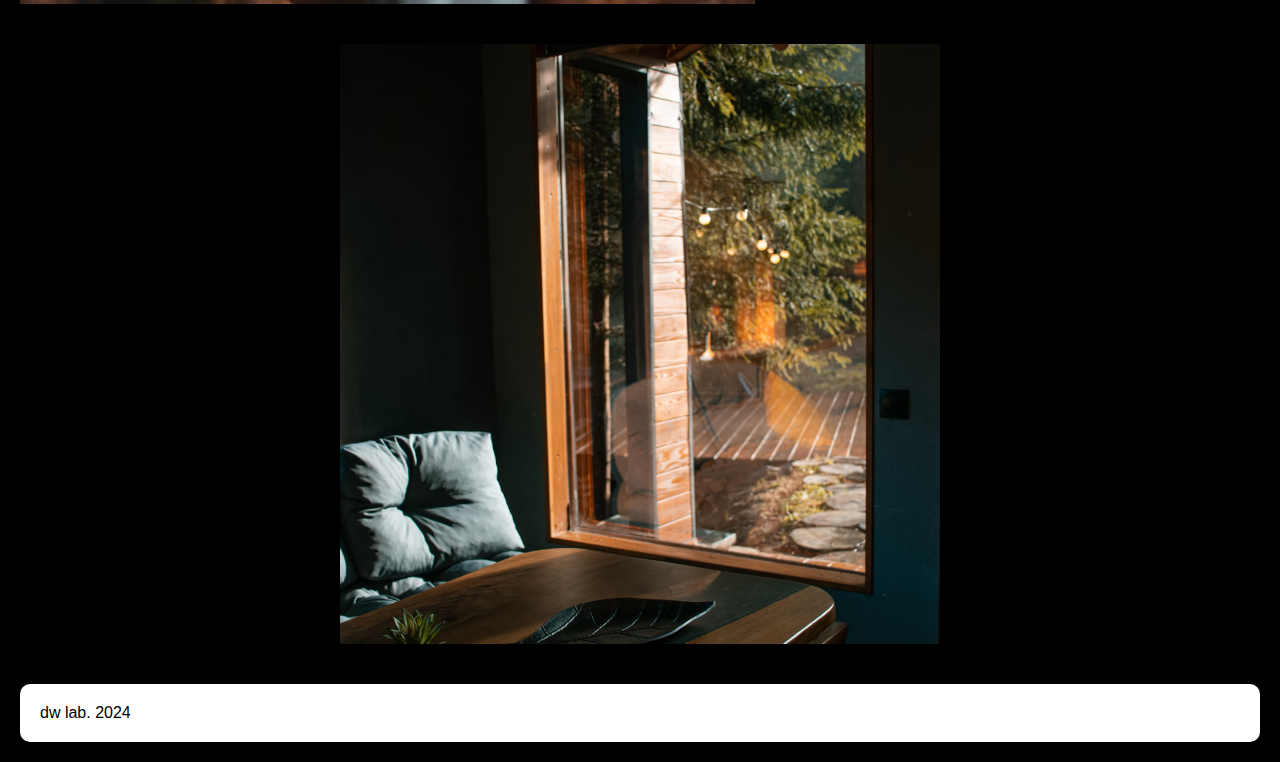
==== commit c7785f72: "Merge branch 'master' of https://github.com/feralarcon1995/github-clase-11" ====
--- a/index.html
+++ b/index.html
@@ -74,7 +74,7 @@
         </article>
 
         <article class="hero_about">
-          <h2>only the best title</h2>
+          <h2>only the best title for github web</h2>
           <p>Lorem ipsum dolor sit amet, consectetur adipisicing elit. Sint minus, expedita vero nihil suscipit
             explicabo officia laudantium exercitationem ab veritatis consectetur dolorem soluta repellat omnis!
             Voluptate deserunt voluptates ex officiis doloremque praesentium aliquam animi cumque aliquid.
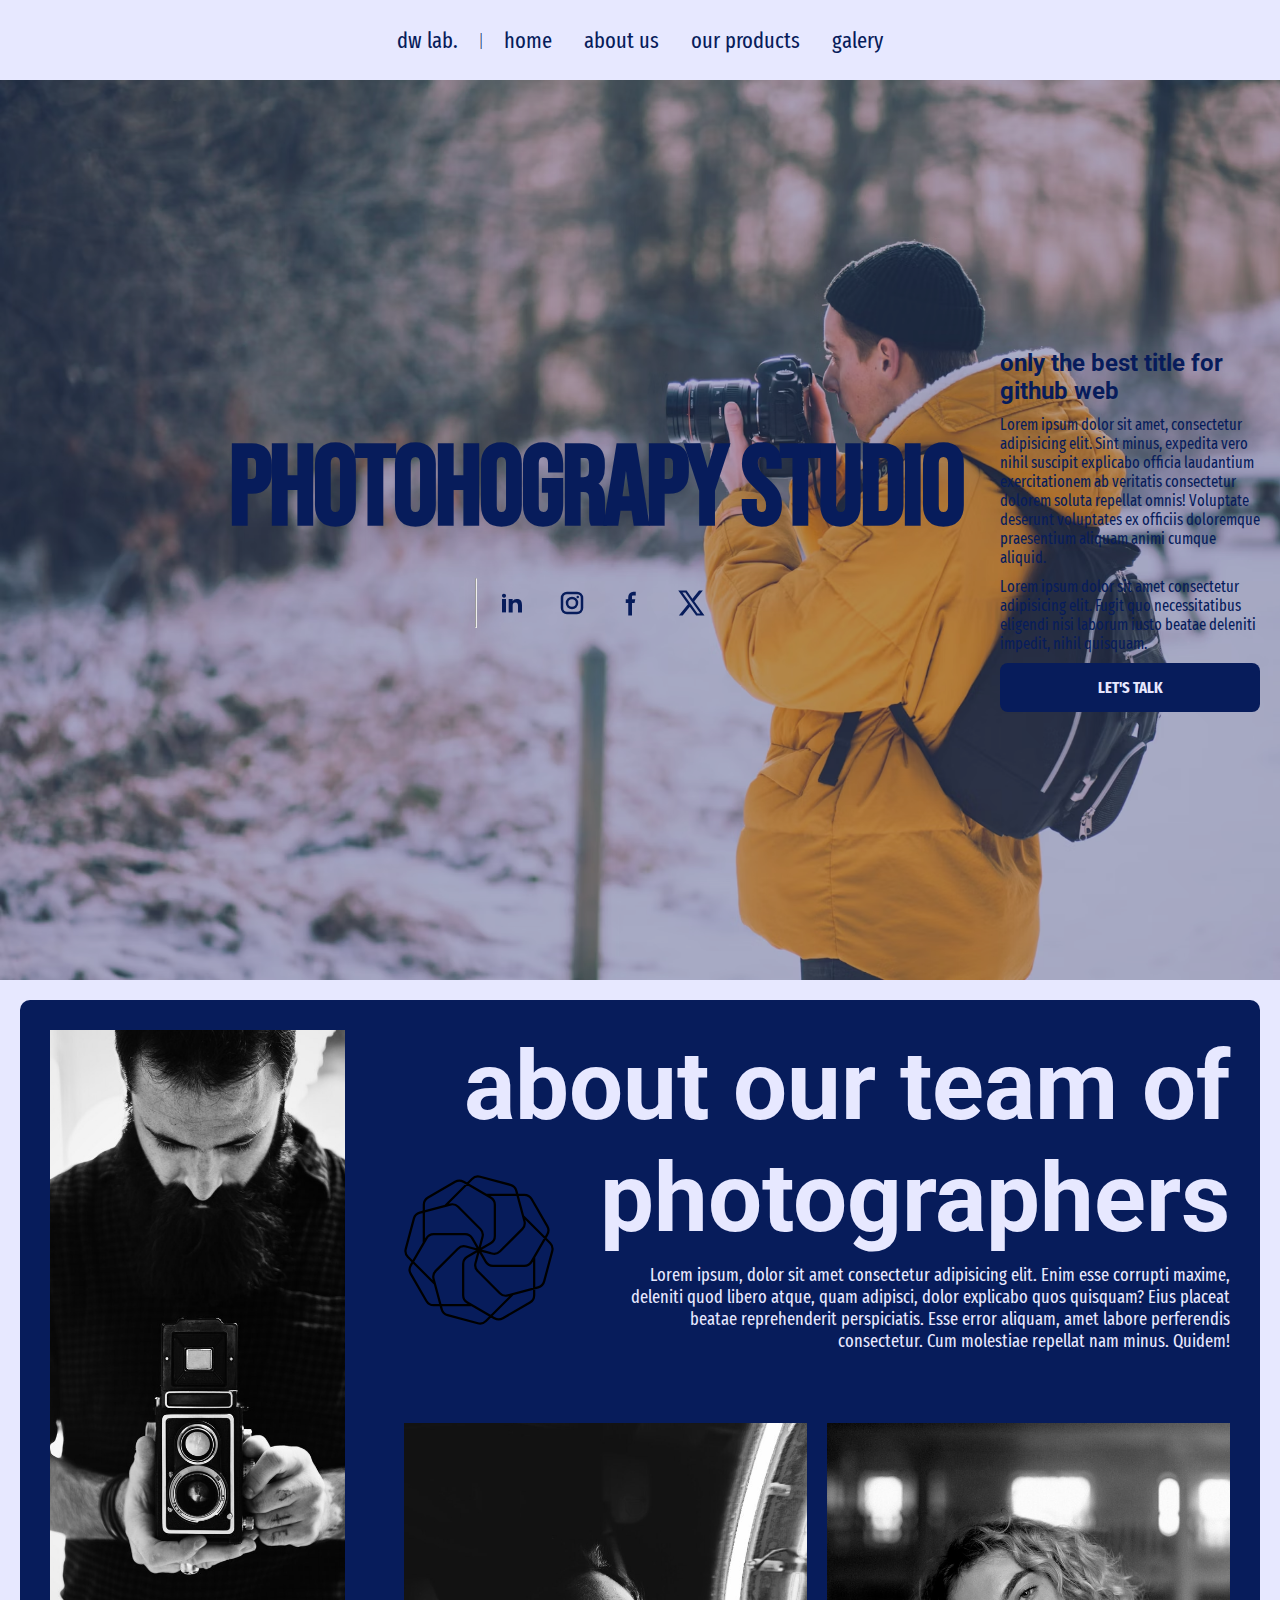
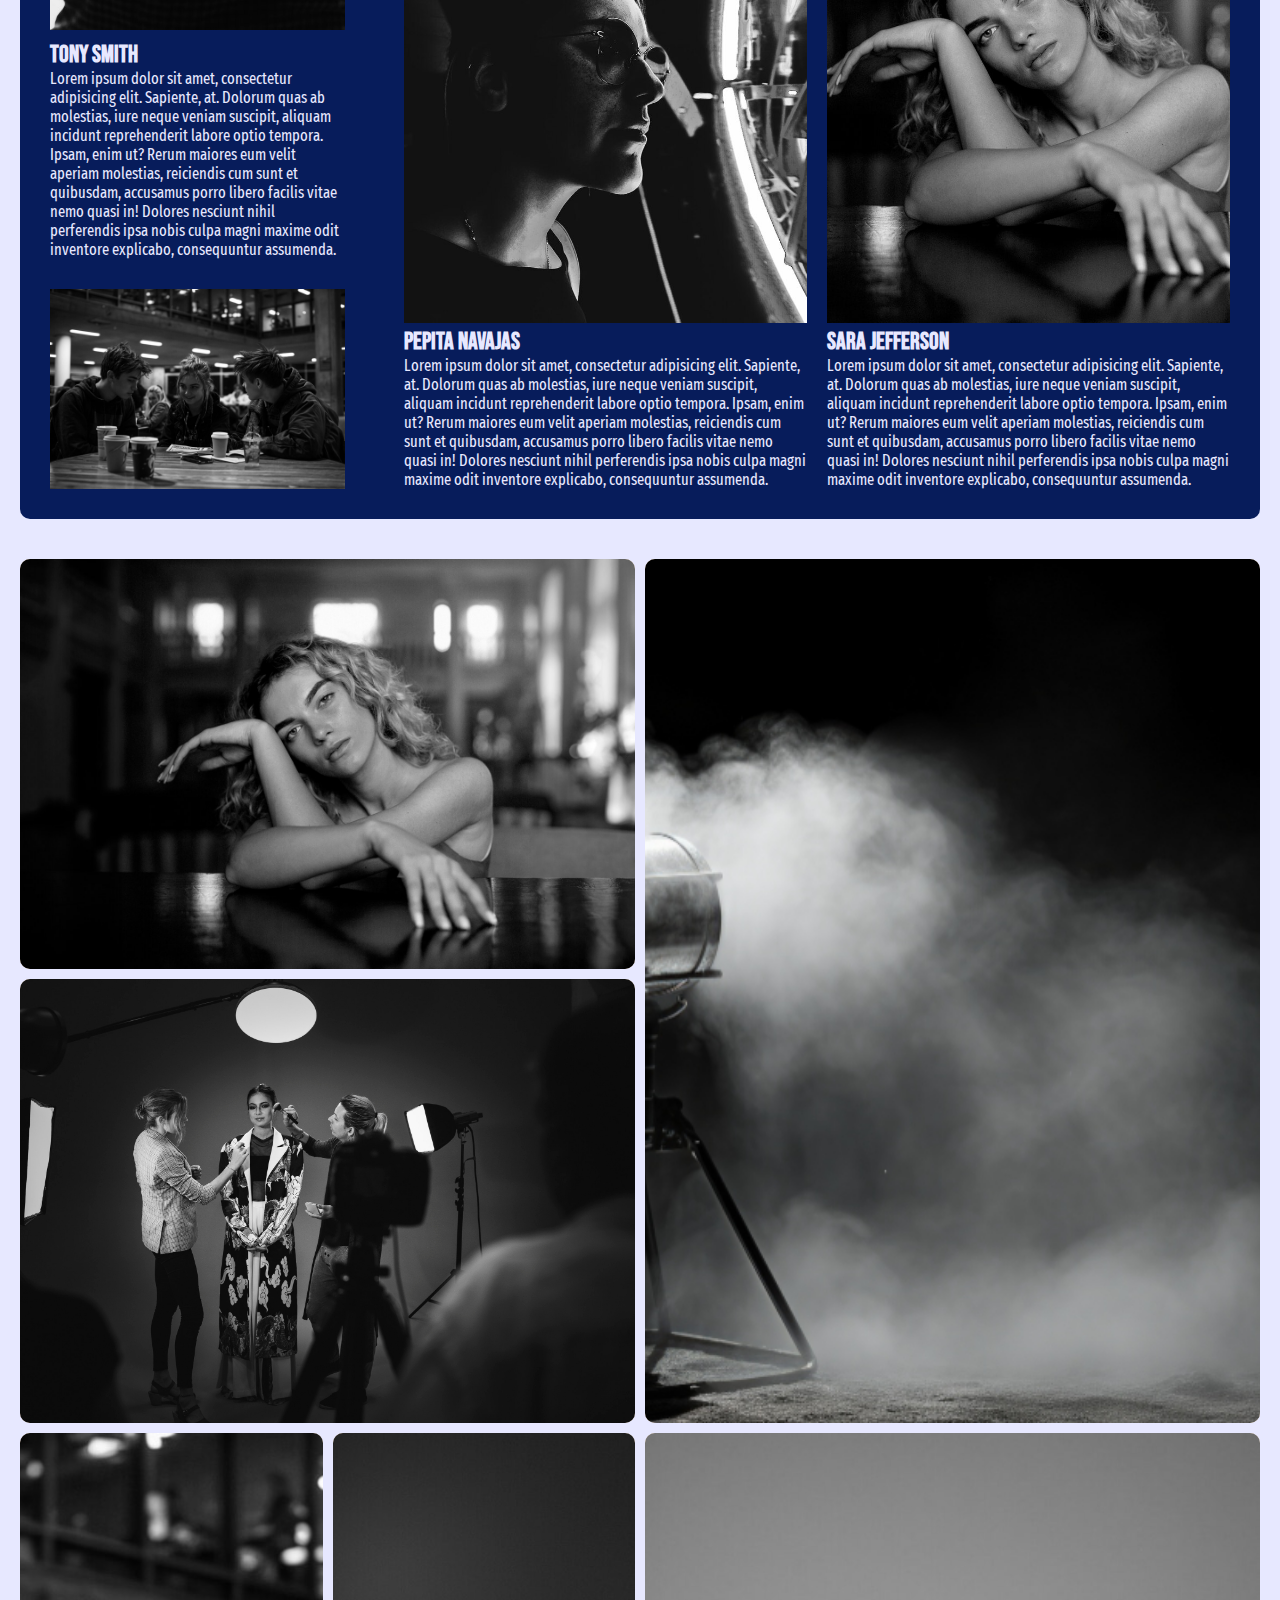
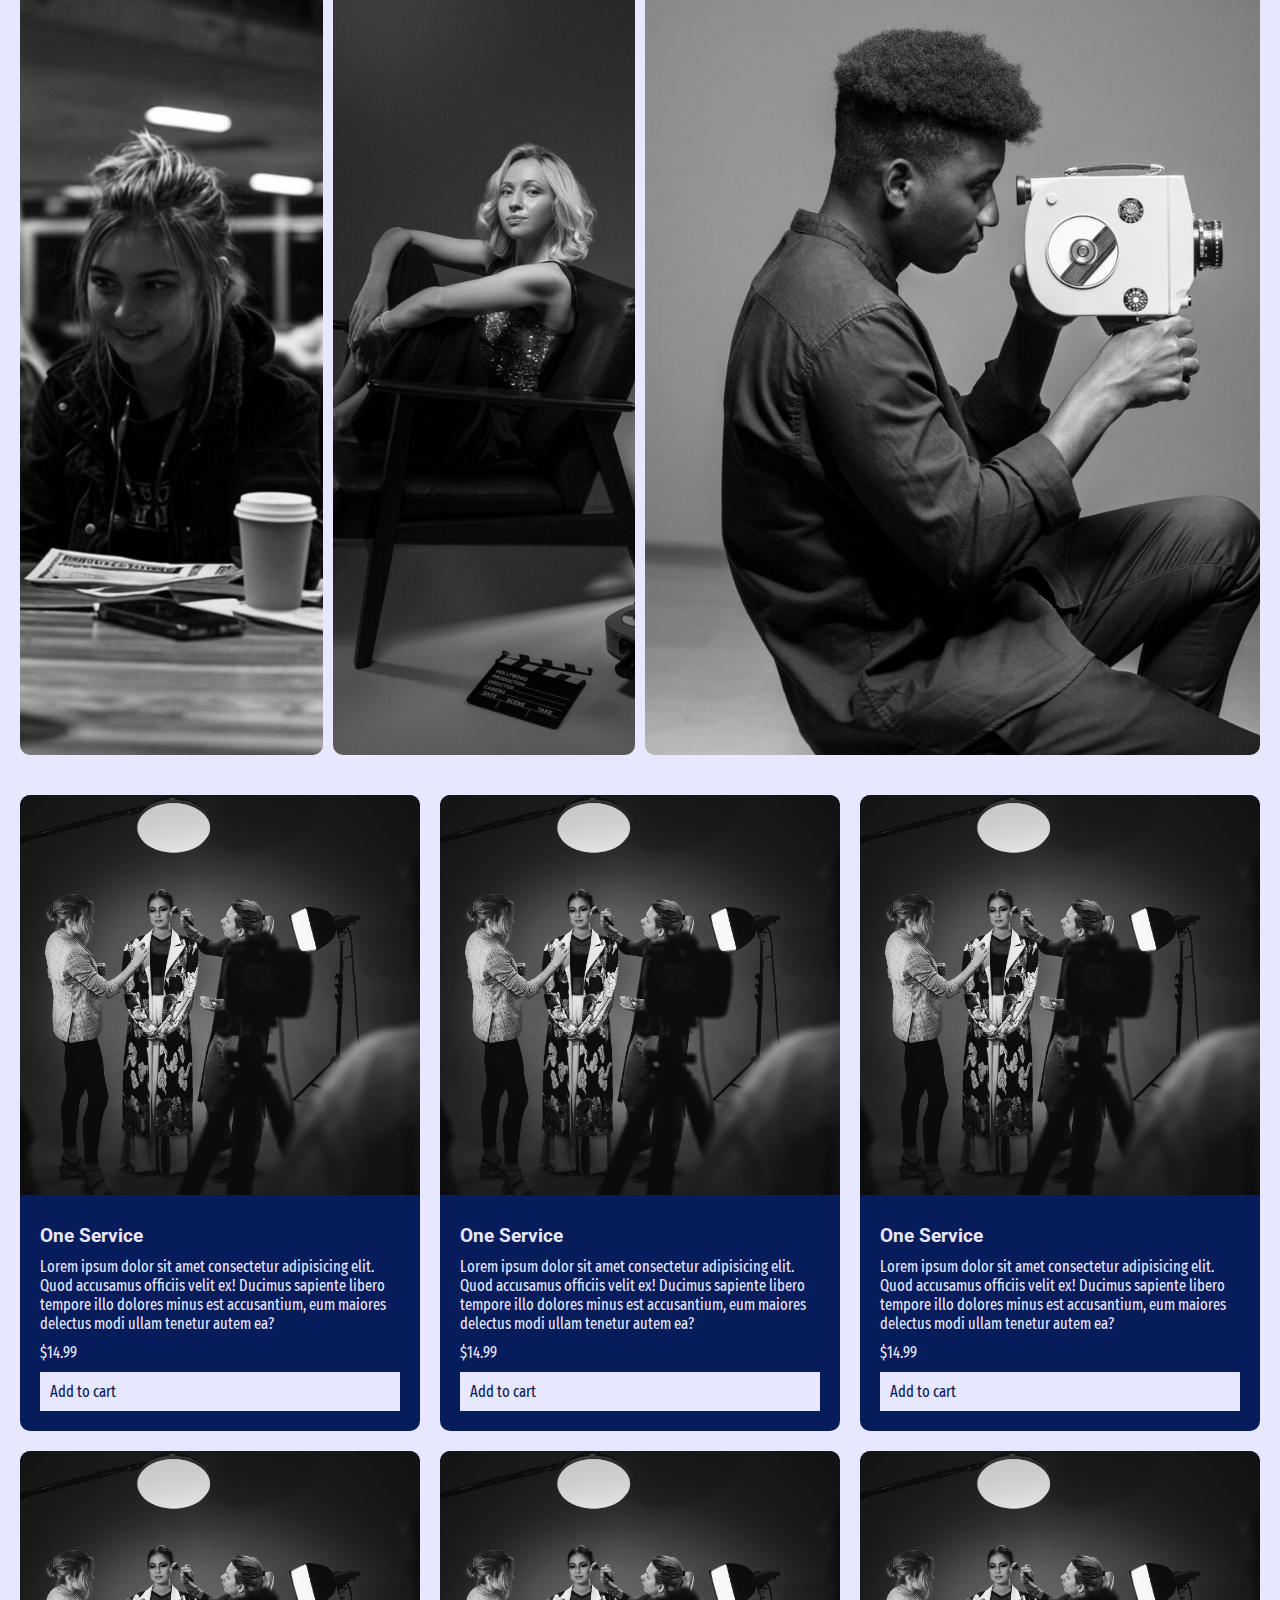
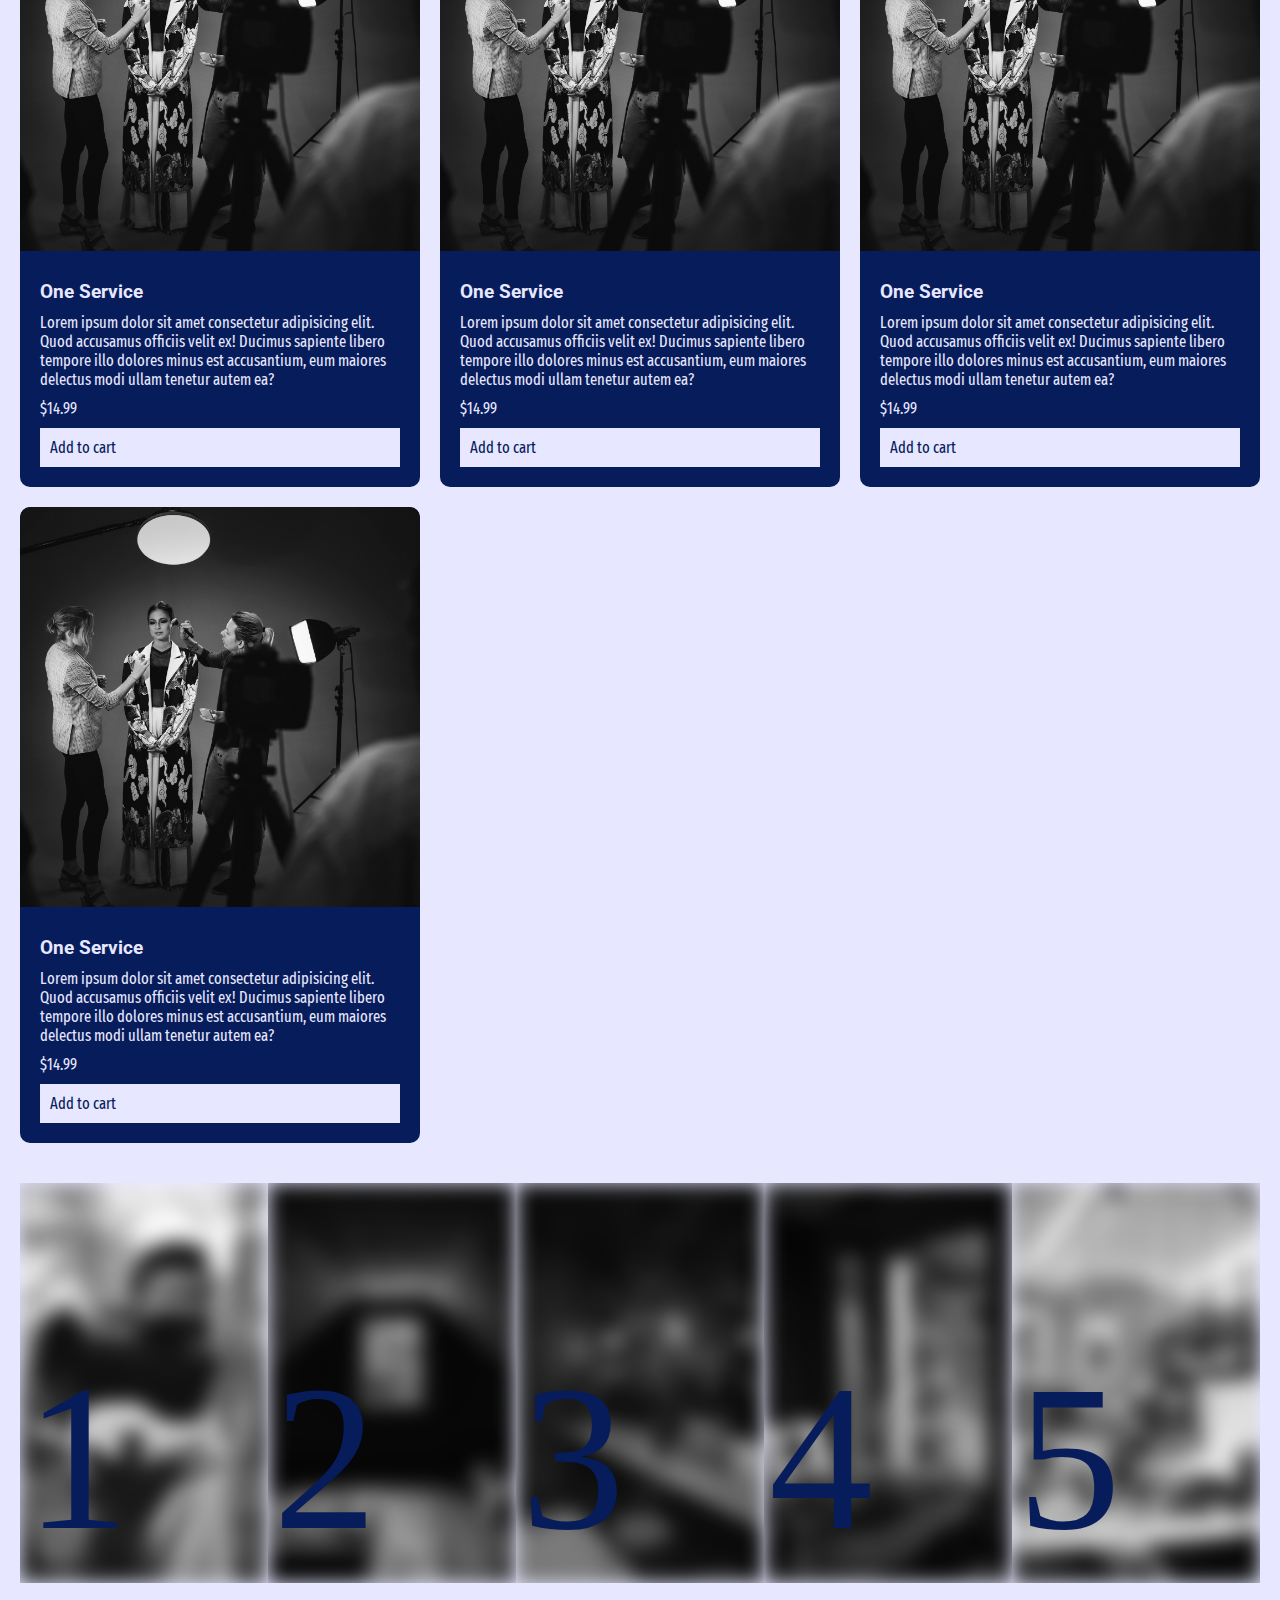
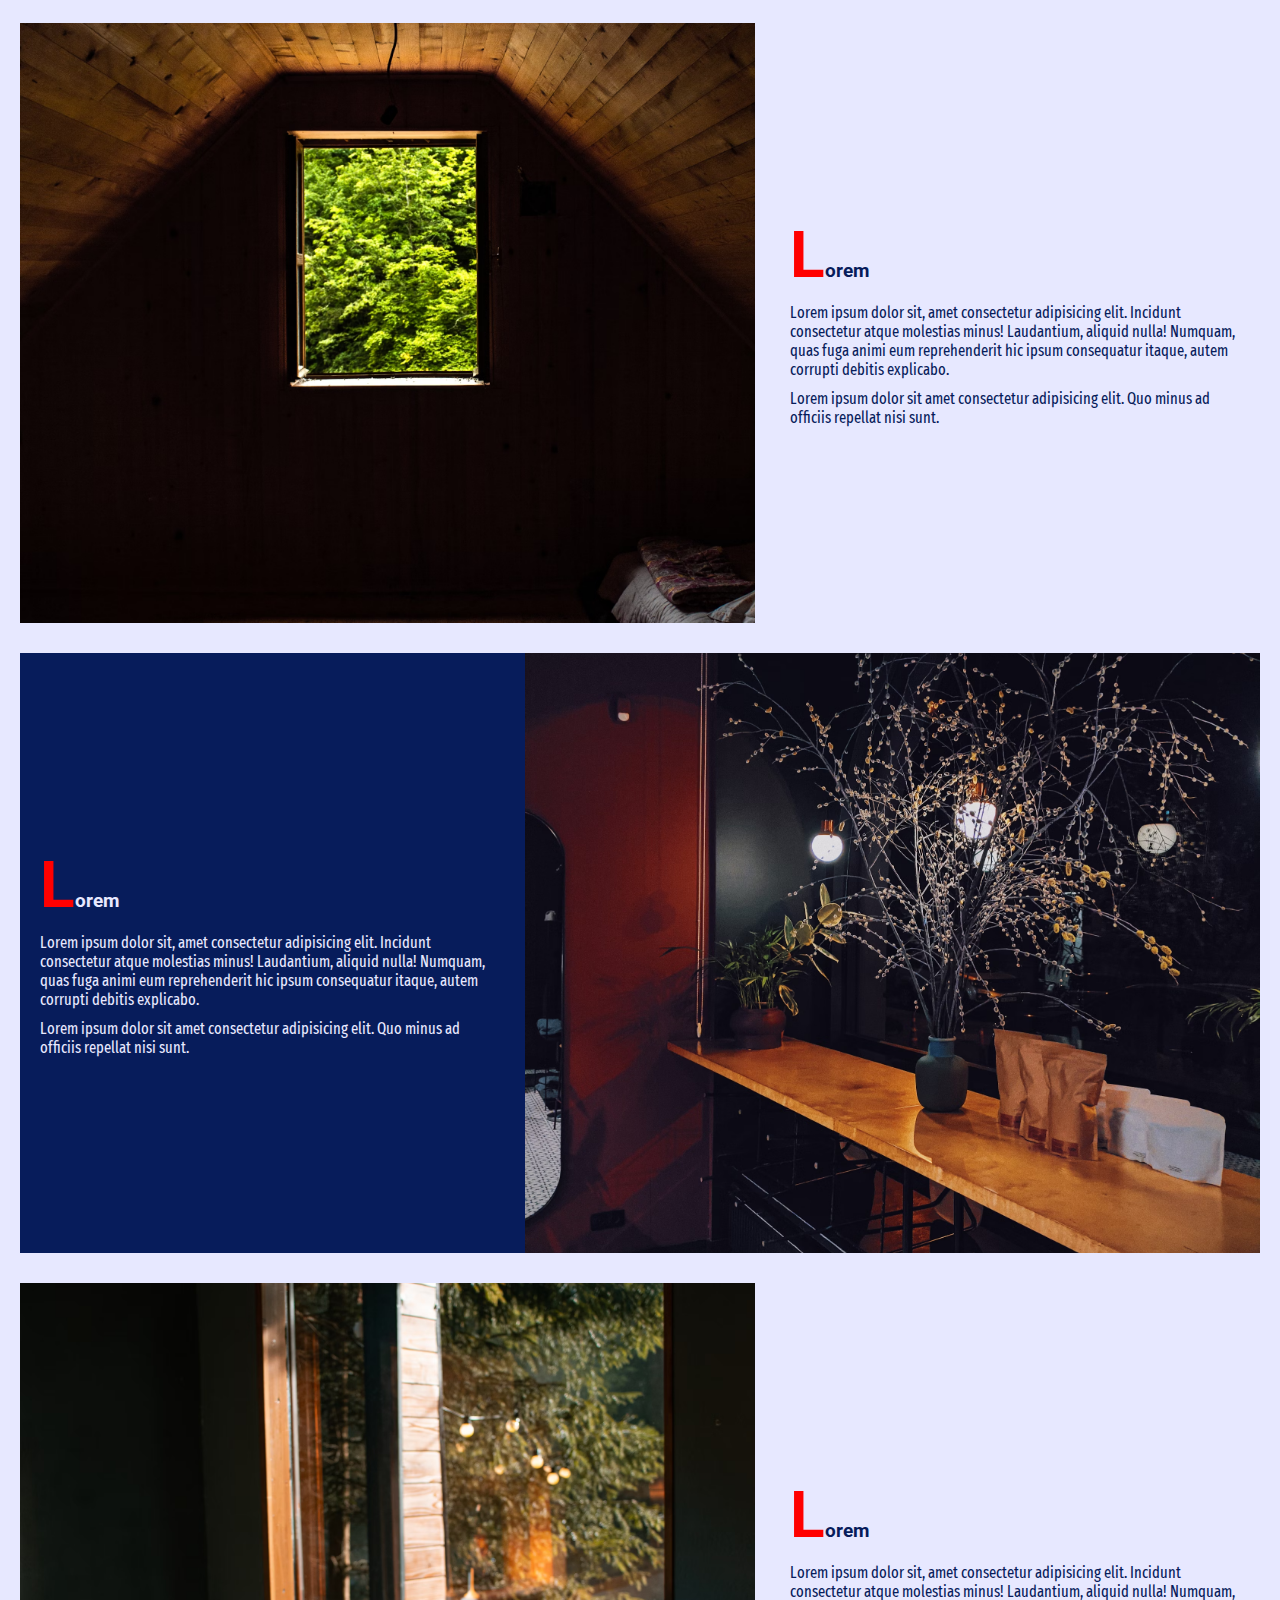
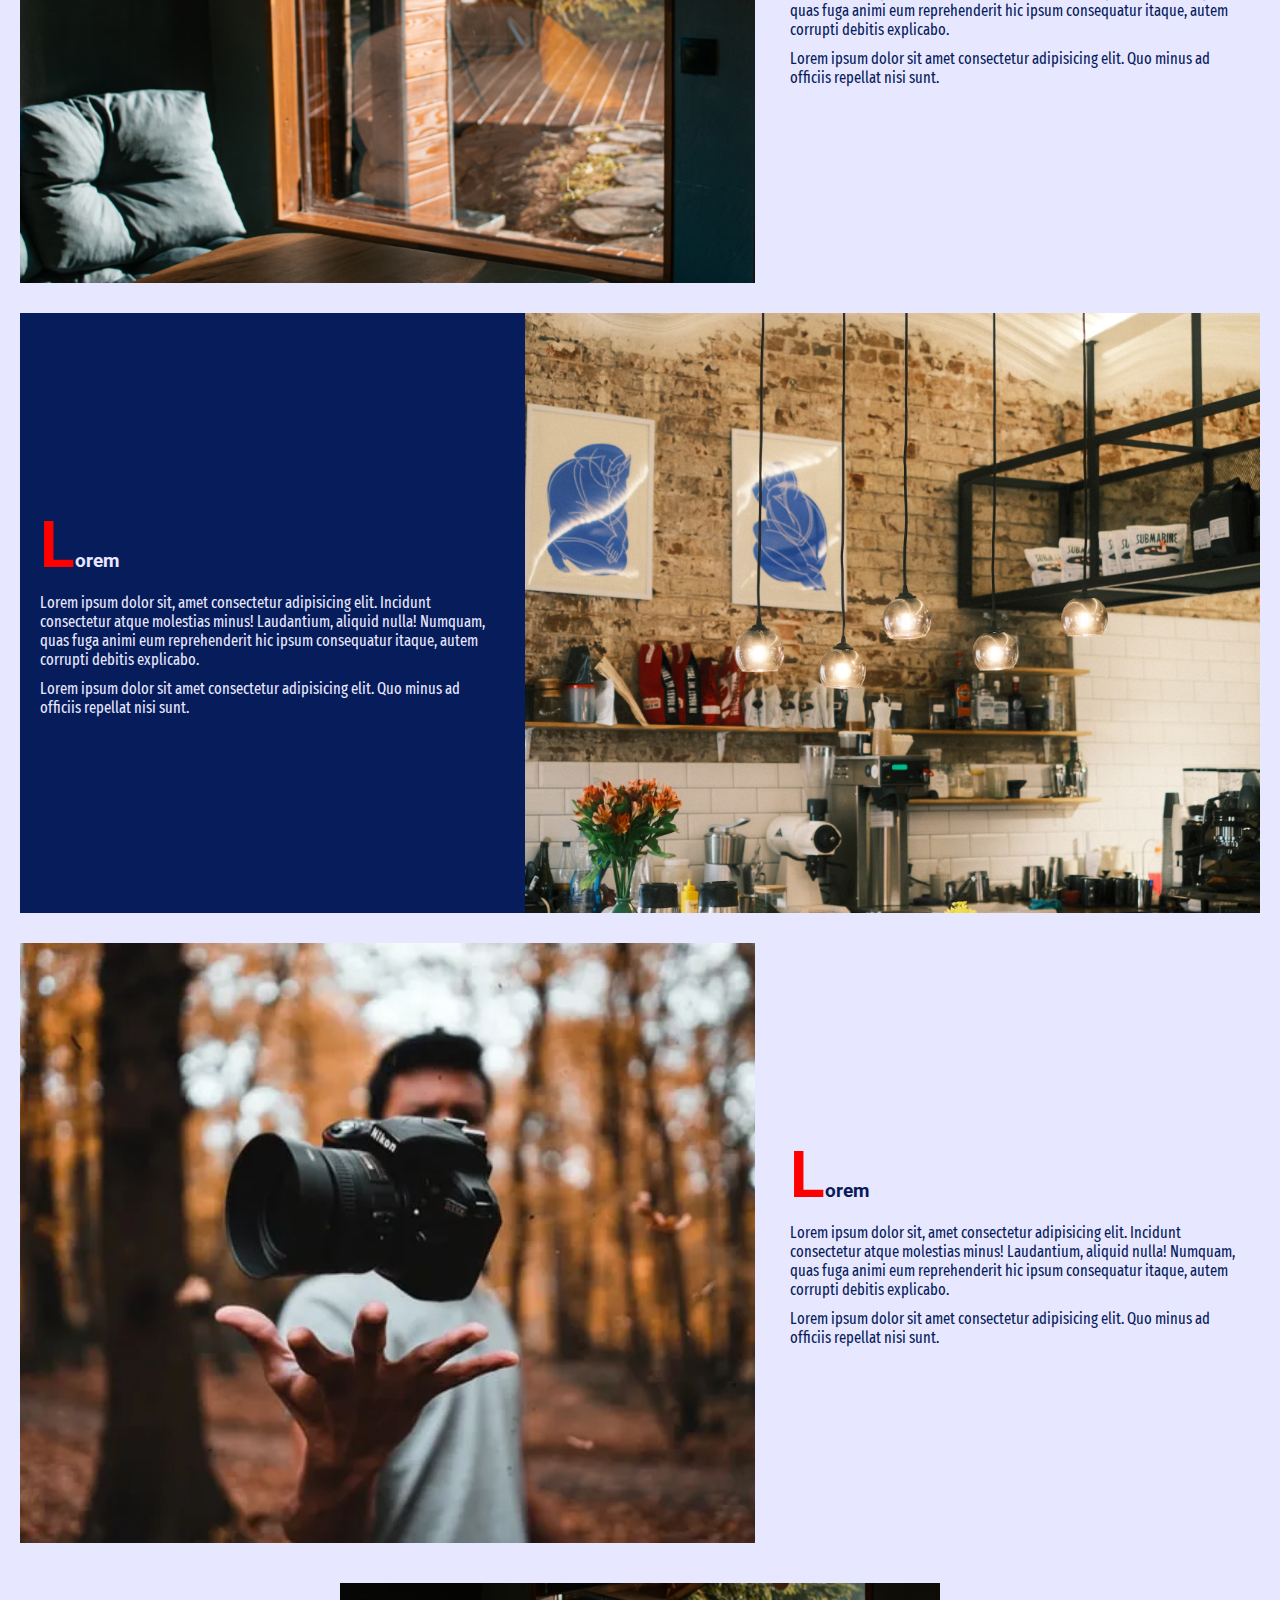
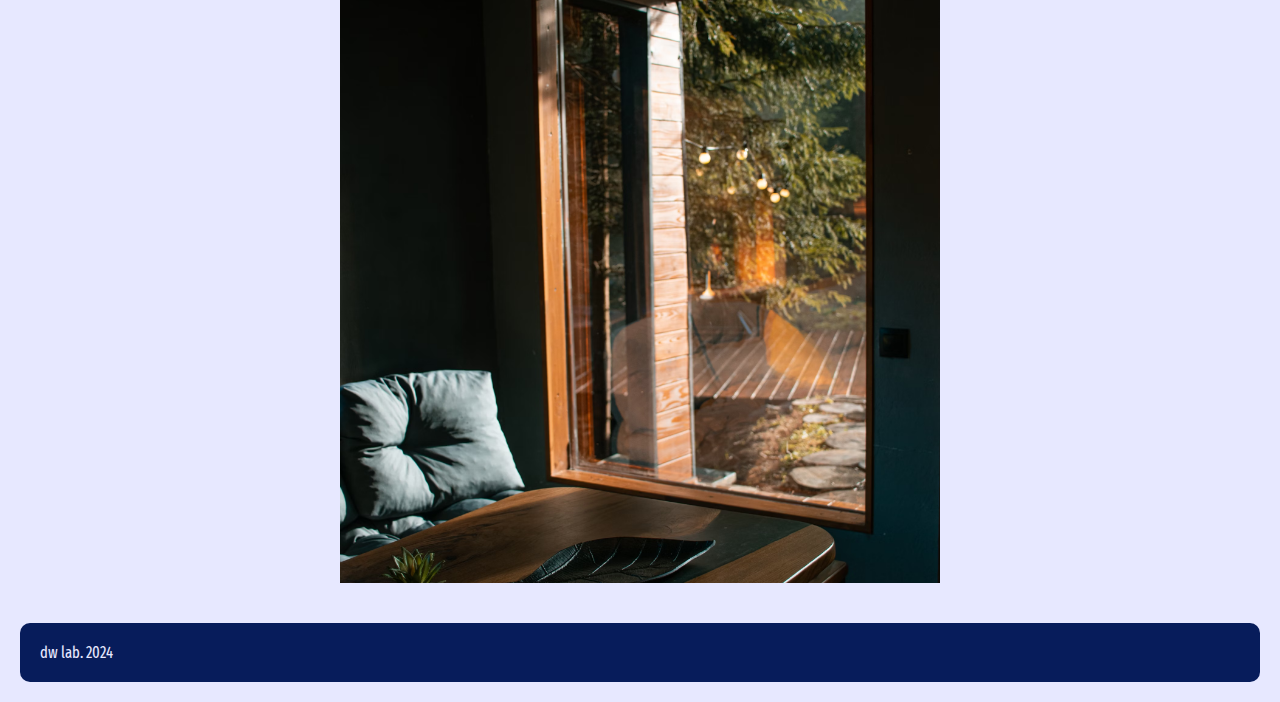
==== commit 79af7042: "animaciones" ====
--- a/index.html
+++ b/index.html
@@ -8,7 +8,7 @@
   <link rel="shortcut icon" href="images/tony.jpg" type="image/x-icon">
   <!-- link css -->
   <link rel="stylesheet" href="css/style.css">
-  <title>Clase 8</title>
+  <title>Clase 14</title>
 </head>
 
 <body>
@@ -16,7 +16,7 @@
   <header id="top">
     <nav>
       <!-- lista desordenada -->
-      <ul class="nav-list">
+      <ul class="nav-list p-5">
         <li>
           <a href="index.html" class="nav-link">dw lab.</a>
         </li>
@@ -42,7 +42,7 @@
     <section id="home" class="hero">
       <article class="hero_container">
 
-        <article id="about-us" class="hero_section">
+        <article id="about-us" class="hero_container_section">
           <h1>PHOTOHOGRAPY STUDIO</h1>
           <div class="hero_social_icons">
             <hr>
@@ -74,7 +74,7 @@
         </article>
 
         <article class="hero_about">
-          <h2>only the best title for github web</h2>
+          <h2 class="title">only the best title for github web</h2>
           <p>Lorem ipsum dolor sit amet, consectetur adipisicing elit. Sint minus, expedita vero nihil suscipit
             explicabo officia laudantium exercitationem ab veritatis consectetur dolorem soluta repellat omnis!
             Voluptate deserunt voluptates ex officiis doloremque praesentium aliquam animi cumque aliquid.
@@ -144,8 +144,6 @@
 
     </section>
 
-
-
     <section class="gallery">
       <article class="box c1">
         <img src="images/maria1.jpg" alt="">
@@ -374,16 +372,19 @@
     </section>
 
 
-
     <section class="img-container">
       <div>
         <img src="images/flowers.png" alt="" class="img-1">
         <img src="images/foto-3.avif" alt="" class="img-2">
       </div>
     </section>
+
+    <section>
+
+    </section>
   </main>
 
-  <footer id="footer">
+  <footer id=" footer">
     <!-- enlace relativo e interno -->
     <p>dw lab. 2024</p>
   </footer>
--- a/css/style.css
+++ b/css/style.css
@@ -1,18 +1,19 @@
-/* @font-face {
-  font-family: "roboto-black";
-  src: url("../assets/Roboto/Roboto-Black.ttf");
-} */
+@import url("https://fonts.googleapis.com/css2?family=Bebas+Neue&family=Fira+Sans+Extra+Condensed:ital,wght@0,100;0,200;0,300;0,400;0,500;0,600;0,700;0,800;0,900;1,100;1,200;1,300;1,400;1,500;1,600;1,700;1,800;1,900&family=Roboto:ital,wght@0,100;0,300;0,400;0,500;0,700;0,900;1,100;1,300;1,400;1,500;1,700;1,900&display=swap");
+.flex {
+  display: flex;
+  align-items: center;
+  gap: 10px;
+}
+
 * {
   margin: 0;
   padding: 0;
   box-sizing: border-box;
 }
 
-@import url('https://fonts.googleapis.com/css2?family=Bebas+Neue&family=Fira+Sans+Extra+Condensed:ital,wght@0,100;0,200;0,300;0,400;0,500;0,600;0,700;0,800;0,900;1,100;1,200;1,300;1,400;1,500;1,600;1,700;1,800;1,900&family=Roboto:ital,wght@0,100;0,300;0,400;0,500;0,700;0,900;1,100;1,300;1,400;1,500;1,700;1,900&display=swap');
-
 body {
-  background-color: #000;
-  color: #fff;
+  background-color: #e7e8ff;
+  color: #071c5b;
   scroll-behavior: smooth;
 }
 
@@ -33,9 +34,27 @@
   font-family: "Fira Sans Extra Condensed", sans-serif;
 }
 
+*::selection {
+  background-color: #e7e8ff;
+  color: #071c5b;
+}
+
+/* }bootstrap */
+.carousel-inner,
+.carousel-item {
+  width: 100%;
+  height: 600px;
+}
+
+.carousel-item img {
+  width: 100%;
+  height: 100%;
+  object-fit: cover;
+}
+
 /* nav */
 header {
-  background: #000;
+  background: #e7e8ff;
   text-align: center;
   position: sticky;
   top: 0;
@@ -60,7 +79,7 @@
 }
 
 .nav-link {
-  color: #fff;
+  color: #071c5b;
   text-decoration: none;
   font-size: 1.4rem;
   padding: 10px;
@@ -69,7 +88,7 @@
 }
 
 .nav-link:hover {
-  border: 1px solid #fff;
+  border: 1px solid #071c5b;
   border-radius: 10px;
 }
 
@@ -77,52 +96,175 @@
   filter: blur(4px);
 }
 
+.animation-container {
+  display: grid;
+  place-content: center;
+  place-items: center;
+  min-height: 100vh;
+  max-height: 100%;
+  background: #191919;
+  background: radial-gradient(circle, #000000, rgba(0, 0, 0, 0)), url("../images/invierno.avif");
+  background-size: cover;
+  background-attachment: fixed;
+}
+.animation-container h1 {
+  font-size: 18rem;
+  color: transparent;
+  background: url("../images/invierno.avif");
+  background-clip: text;
+  background-size: cover;
+  background-attachment: fixed;
+}
+
+.animation-container-dos {
+  min-height: 100vh;
+  max-height: 100%;
+  display: grid;
+  place-content: center;
+  place-items: center;
+  position: relative;
+  overflow: hidden;
+}
+.animation-container-dos h2 {
+  font-size: 5rem;
+  text-align: center;
+  padding: 10px;
+  background: linear-gradient(45deg, #0066ff, #0066ff);
+  background-position: 50% 100%;
+  background-repeat: no-repeat;
+  background-size: 0% 10%;
+  transition: 0.5s;
+  animation-name: fade-in;
+  animation-duration: 1s;
+  animation-timing-function: linear;
+}
+.animation-container-dos h2:hover {
+  background-size: 100% 10%;
+}
+
+@keyframes fade-in {
+  0% {
+    opacity: 0;
+    transform: translateY(100%);
+  }
+  100% {
+    opacity: 1;
+    transform: translateY(0);
+  }
+}
+.slider-container {
+  margin: 20px;
+  display: flex;
+  flex-direction: column;
+  gap: 2rem;
+}
+
+.slider {
+  width: 100%;
+  height: var(--height);
+  overflow: hidden;
+  mask-image: linear-gradient(to right, transparent, #071c5b 10% 90%, transparent);
+}
+.slider:hover .slider-item {
+  animation-play-state: paused !important;
+  filter: grayscale(1) blur(5px);
+}
+
+.slider-list {
+  display: flex;
+  width: 100%;
+  min-width: calc(var(--width) * var(--quantity));
+  position: relative;
+}
+
+.slider-item {
+  transition: 0.5s;
+  width: var(--width);
+  height: var(--height);
+  position: absolute;
+  left: 100%;
+  animation: auto-slider 15s linear infinite;
+  animation-delay: calc(15s / var(--quantity) * (var(--position) - 1) - 15s);
+}
+.slider-item:hover {
+  filter: grayscale(0);
+}
+.slider-item img {
+  width: 100%;
+  height: 100%;
+  object-fit: cover;
+}
+
+.slider.reverse > .slider-list > .slider-item {
+  animation: auto-slider-reverse 15s linear infinite;
+}
+
+@keyframes auto-slider {
+  from {
+    left: 100%;
+  }
+  to {
+    left: calc(var(--width) * -1);
+  }
+}
+@keyframes auto-slider-reverse {
+  from {
+    left: calc(var(--width) * -1);
+  }
+  to {
+    left: 100%;
+  }
+}
 /* main */
 .hero {
-  background-image: url('../images/hero.jpg');
+  background-image: url("../images/invierno.avif");
   min-height: 100vh;
   max-height: 100%;
   background-size: cover;
-
-}
-
+}
 .hero_container {
-  background-color: #0000009c;
-  display: flex;
+  background-color: rgba(7, 28, 91, 0.3058823529);
+  display: flex;
+  flex-direction: row;
+  justify-content: flex-end;
+  align-items: center;
+  gap: 0;
   flex-wrap: wrap;
   min-height: 100vh;
   max-height: 100%;
-  align-items: center;
-  gap: 20px;
-}
-
-.hero_section {
+}
+.hero_container_section {
   width: 100%;
   height: 100%;
   display: flex;
   flex-direction: column;
+  justify-content: center;
+  align-items: center;
+  gap: 10px;
   width: 60%;
   min-width: 300px;
 }
-
-.hero_section h1 {
+.hero_container_section h1 {
   font-size: 7rem;
   text-align: right;
-  letter-spacing: -10px;
-}
-
-.hero_social_icons {
+  letter-spacing: -3px;
+}
+.hero_container_section .hero_social_icons {
   display: flex;
   padding: 10px;
   gap: 10px;
   justify-content: flex-end;
 }
-
-.hero_social_icons svg {
-  width: 24px;
-  height: 24px;
-}
-
+.hero_container_section .hero_social_icons svg {
+  width: 50px;
+  height: 50px;
+  transition: 0.5s;
+  padding: 10px;
+  cursor: pointer;
+}
+.hero_container_section .hero_social_icons svg:hover {
+  background-color: #e7e8ff;
+}
 .hero_about {
   display: flex;
   flex-direction: column;
@@ -130,17 +272,14 @@
   width: 20%;
   padding: 20px;
   min-width: 300px;
-
-}
-
-.hero_about h2 {
+}
+.hero_about .title {
   font-weight: bold;
 }
-
 .hero_about a {
-  background-color: #fff;
+  background-color: #071c5b;
   text-decoration: none;
-  color: #000;
+  color: #e7e8ff;
   padding: 15px;
   text-transform: uppercase;
   font-weight: bold;
@@ -149,7 +288,6 @@
 }
 
 /* main */
-
 /* flex */
 .padre-cajita {
   display: flex;
@@ -165,8 +303,8 @@
 .cajita {
   width: 25%;
   height: 350px;
-  background: #fff;
-  color: #000;
+  background: #071c5b;
+  color: #e7e8ff;
   font-size: 6rem;
   display: flex;
   flex-direction: column;
@@ -182,13 +320,11 @@
   align-self: flex-end;
 }
 
-
 /* about */
-
 .about-container {
   margin: 20px;
   padding: 30px;
-  background-color: #fff;
+  background-color: #071c5b;
   border-radius: 10px;
   display: flex;
   justify-content: space-between;
@@ -203,7 +339,7 @@
   align-items: center;
   justify-content: space-between;
   width: 25%;
-  color: #000;
+  color: #e7e8ff;
 }
 
 .about-left img {
@@ -224,13 +360,12 @@
 }
 
 /* about right */
-
 .about-right {
   display: flex;
   flex-direction: column;
   justify-content: space-between;
   gap: 10px;
-  color: #000;
+  color: #e7e8ff;
   width: 70%;
 }
 
@@ -259,7 +394,7 @@
   left: 0;
   top: 45%;
   width: 150px;
-  color: #000;
+  color: #e7e8ff;
 }
 
 .about-right-title h2 {
@@ -280,7 +415,6 @@
   font-size: 24px;
 }
 
-
 /* grids */
 .gallery {
   display: grid;
@@ -290,11 +424,11 @@
   gap: 10px;
   /* place-content: center start ; */
   /* place-items: start center; */
-  grid-template-areas:
-    'area3 area3 area2 area2'
-    'area4 area4 area2 area2'
-    'area5 area1 area6 area6'
-  ;
+  grid-template-areas: "area3 area3 area2 area2" "area4 area4 area2 area2" "area5 area1 area6 area6";
+}
+
+hr {
+  background-color: #e7e8ff;
 }
 
 .box {
@@ -344,9 +478,6 @@
   grid-area: area6;
 }
 
-
-
-
 /* service */
 .services-container {
   padding: 20px;
@@ -358,7 +489,7 @@
 .service {
   display: flex;
   flex-direction: column;
-  background-color: #fff;
+  background-color: #071c5b;
   gap: 10px;
   border-radius: 10px;
   overflow: hidden;
@@ -376,13 +507,13 @@
   flex-direction: column;
   gap: 10px;
   padding: 20px;
-  color: #000;
+  color: #e7e8ff;
 }
 
 .service div a {
   text-decoration: none;
-  background: #000;
-  color: #ffff;
+  background: #e7e8ff;
+  color: #071c5b;
   padding: 10px;
 }
 
@@ -407,25 +538,22 @@
   align-items: center;
   justify-content: center;
   border-radius: 10px;
-  border: 1px solid #000;
-}
-
+  border: 1px solid #e7e8ff;
+}
 
 /* footer */
-
 footer {
   padding: 20px;
 }
 
 footer p {
-  background-color: #fff;
-  color: #000;
+  background-color: #071c5b;
+  color: #e7e8ff;
   border-radius: 10px;
   padding: 20px;
 }
 
 /* pseudo clases */
-
 .pseudo-container {
   display: flex;
   align-items: center;
@@ -461,7 +589,7 @@
   bottom: 0;
   left: 0;
   font-size: 13rem;
-  color: #fff;
+  color: #071c5b;
   transition: 0.5s;
   padding: 5px;
 }
@@ -472,7 +600,7 @@
   left: 0;
   padding: 10px;
   opacity: 0;
-  background-color: #0000008d;
+  background-color: #e7e8ff;
   transition: 0.5s;
 }
 
@@ -505,19 +633,19 @@
   justify-content: space-between;
   width: 100%;
   gap: 15px;
-  background-color: #000;
+  background-color: #e7e8ff;
   transition: 0.5s;
 }
 
 .blog-card:nth-child(even) {
-  background-color: #ffff;
+  background-color: #071c5b;
   flex-direction: row-reverse;
-  color: #000;
+  color: #e7e8ff;
   transition: 0.5s;
 }
 
 .blog-card:hover {
-  box-shadow: 3px 0px 15px 3px #4c4c4c3a;
+  box-shadow: 3px 0px 15px 3px rgba(76, 76, 76, 0.2274509804);
 }
 
 .blog-card:hover .blog-img img {
@@ -556,8 +684,6 @@
   color: red;
 }
 
-
-
 .img-container {
   width: 100%;
   display: flex;
@@ -570,7 +696,7 @@
   width: 600px;
   height: 600px;
   position: relative;
-  background-color: #fff;
+  background-color: #071c5b;
 }
 
 .img-1,
@@ -582,105 +708,37 @@
   transition: 0.5s;
 }
 
-
 .img-2:hover {
   opacity: 0;
 }
-
-*::selection {
-  background-color: #000;
-  color: #fff;
-}
-
-
-/* }bootstrap */
-
-.carousel-inner,
-.carousel-item {
-  width: 100%;
-  height: 600px;
-}
-
-.carousel-item img {
-  width: 100%;
-  height: 100%;
-  object-fit: cover;
-}
-
-
-/* git */
-.git-container {
-  background-color: beige;
-  display: flex;
-  flex-direction: column;
-  justify-content: center;
-  align-items: center;
-  min-height: 100vh;
-  max-height: 100%;
-}
-
-.git-container ul {
-  list-style-type: none;
-  border-radius: 10px;
-  border: 1px solid grey;
-  overflow: hidden;
-}
-
-.git-container ul li code {
-  background-color: grey;
-  padding: 5px;
-  border-radius: 10px;
-  color: #ffffff;
-  font-size: 2rem;
-}
-
-.git-container ul li {
-  color: #000;
-  font-family: "Fira Sans Extra Condensed", sans-serif;
-  font-size: 2rem;
-  border-bottom: 1px solid grey;
-  padding: 20px;
-}
-
-.git-container ul li:nth-child(odd) {
-  background-color: azure;
-}
-
-/* mediaqueries */
-
-/* desktop first */
 
 @media (max-width: 1200px) {
   .hero_container {
     flex-direction: column;
     justify-content: center;
     align-items: center;
-    background-color: #000000de;
-  }
-
+    background-color: #e7e8ff;
+  }
   .hero_section {
     width: 80%;
     justify-content: center;
     align-items: center;
   }
-
   .hero_section h1 {
     font-size: 5rem;
     text-align: center;
     letter-spacing: -10px;
   }
-
   .hero_about {
     width: 80%;
     text-align: center;
     justify-content: center;
     align-items: center;
   }
-
   .hero_about a {
-    background-color: #fff;
+    background-color: #071c5b;
     text-decoration: none;
-    color: #000;
+    color: #e7e8ff;
     padding: 15px 30px;
     width: max-content;
     text-transform: uppercase;
@@ -688,137 +746,104 @@
     text-align: center;
     border-radius: 8px;
   }
-
   .about-container {
     flex-direction: column-reverse;
   }
-
   .about-right {
     width: 100%;
   }
-
   .about-right-title h2 {
     font-size: 5rem;
   }
-
   .about-right-title svg {
     top: 0;
   }
-
   .about-left {
     width: 100%;
     flex-direction: row;
   }
-
   .about-left-content {
     display: flex;
     flex-direction: row;
   }
-
   .about-left-text {
     flex-direction: column;
   }
-
   .about-left-team-img {
     display: none;
   }
-
   .about-left-content .about-left-img {
     height: 400px;
     width: 70%;
   }
-
   .about-left-text {
     width: 70%;
   }
-
-
-}
-
+}
 @media (max-width: 768px) {
   .mobile-container {
     display: flex;
     flex-direction: column;
   }
-
   .hero_section h1 {
     font-size: 3rem;
     letter-spacing: 0;
   }
-
   .mobile-container article {
     background-color: rgb(125, 38, 7);
   }
-
   .about-right-cards,
   .about-left-content {
     flex-direction: column;
     width: 100%;
   }
-
   .about-left-content .about-left-img,
   .about-left-text,
   .about-right-title p {
     width: 100%;
   }
-
   .about-right-title h2 {
     font-size: 4rem;
     text-align: center;
   }
-
   .about-right-title p {
     text-align: center;
   }
-
-
   .gallery {
     grid-template-columns: repeat(2, 1fr);
     grid-template-rows: auto;
-    grid-template-areas:
-      'area4 area4'
-      'area2 area1'
-      'area3 area5'
-      'area6 area5'
-    ;
-  }
-}
-
-@media (max-width:480px) {
-
+    grid-template-areas: "area4 area4" "area2 area1" "area3 area5" "area6 area5";
+  }
+}
+@media (max-width: 480px) {
   nav {
     height: 100%;
   }
-
   nav ul {
     display: flex;
     flex-direction: column;
   }
-
   .hero_section h1 {
     font-size: 2rem;
   }
-
   .about-right-title h2 {
     font-size: 1.5rem;
     text-align: center;
   }
-
   .about-right-title p {
     font-size: 1.1rem;
     text-align: center;
   }
-
   .about-right-title svg {
     display: none;
   }
-
   .gallery {
     display: flex;
     flex-direction: column;
   }
-
   .box img {
     height: 400px;
   }
-}+}
+
+/*# sourceMappingURL=style.css.map */
